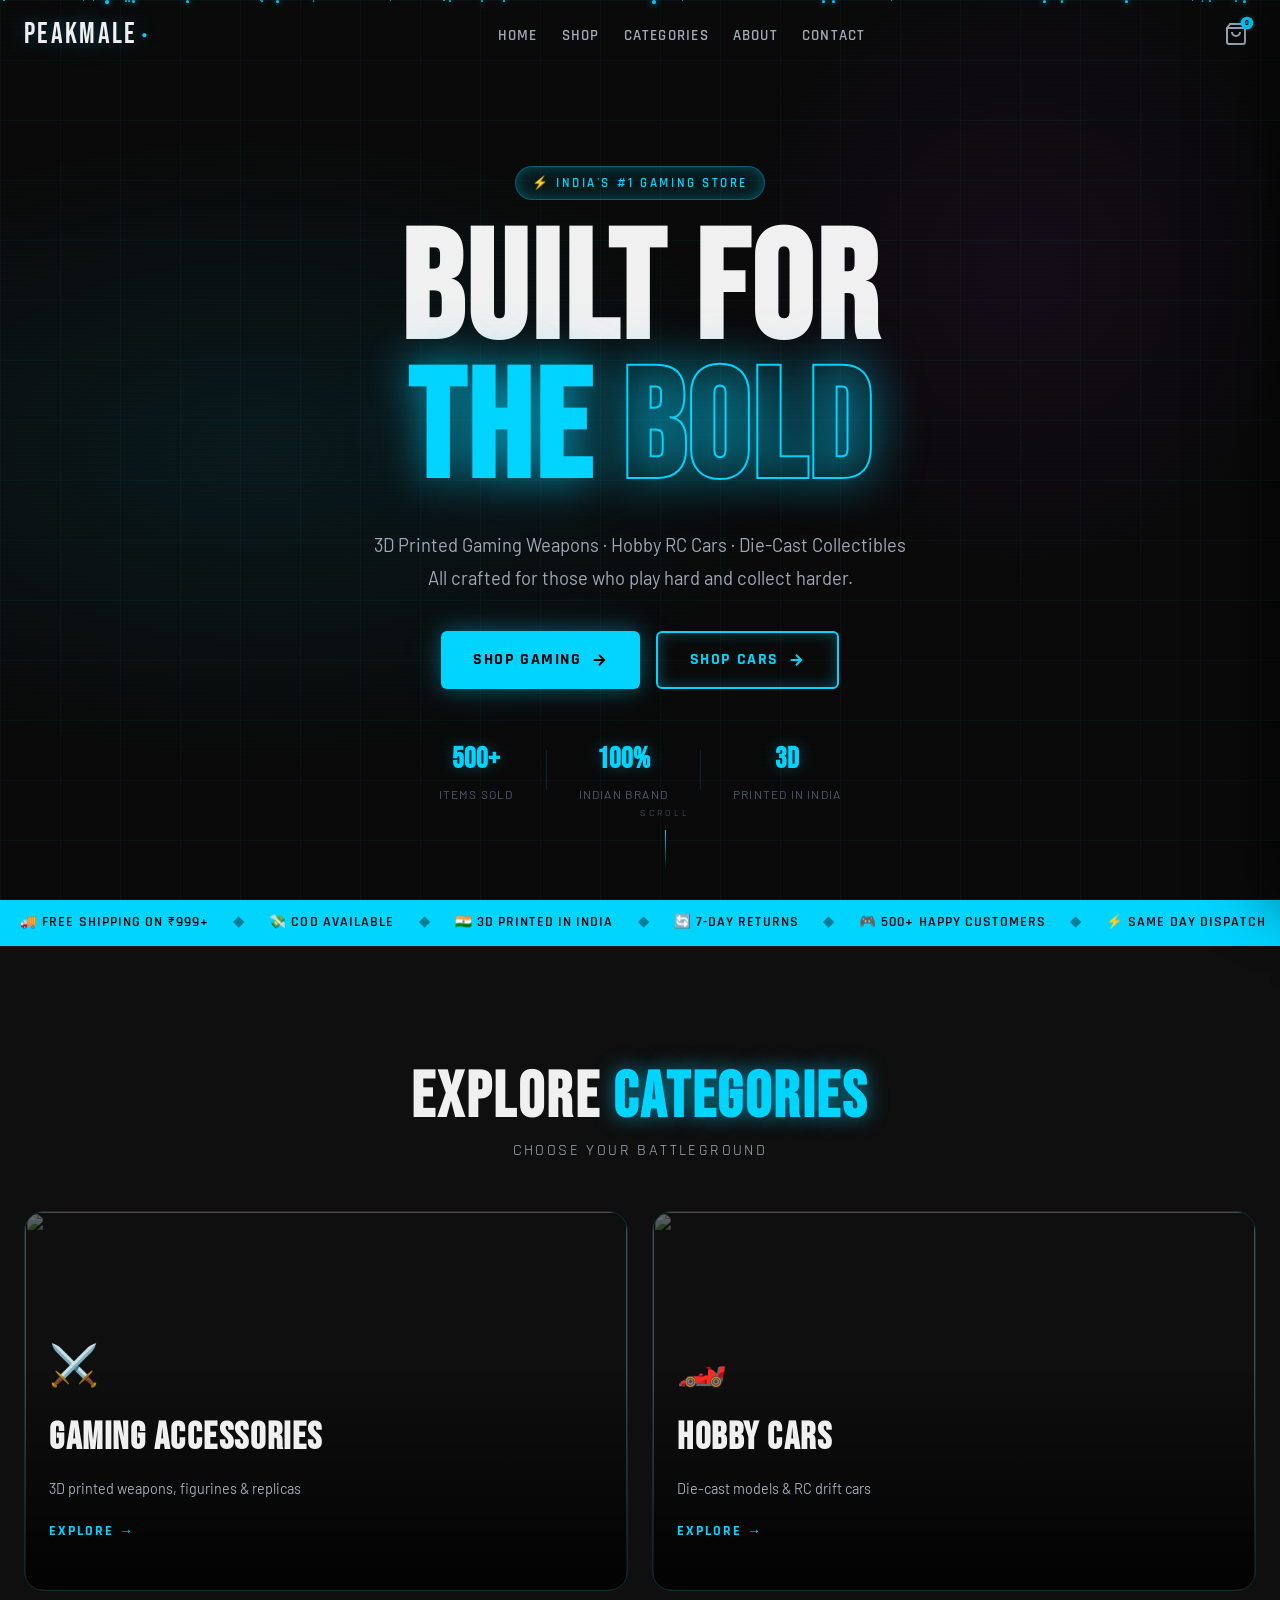
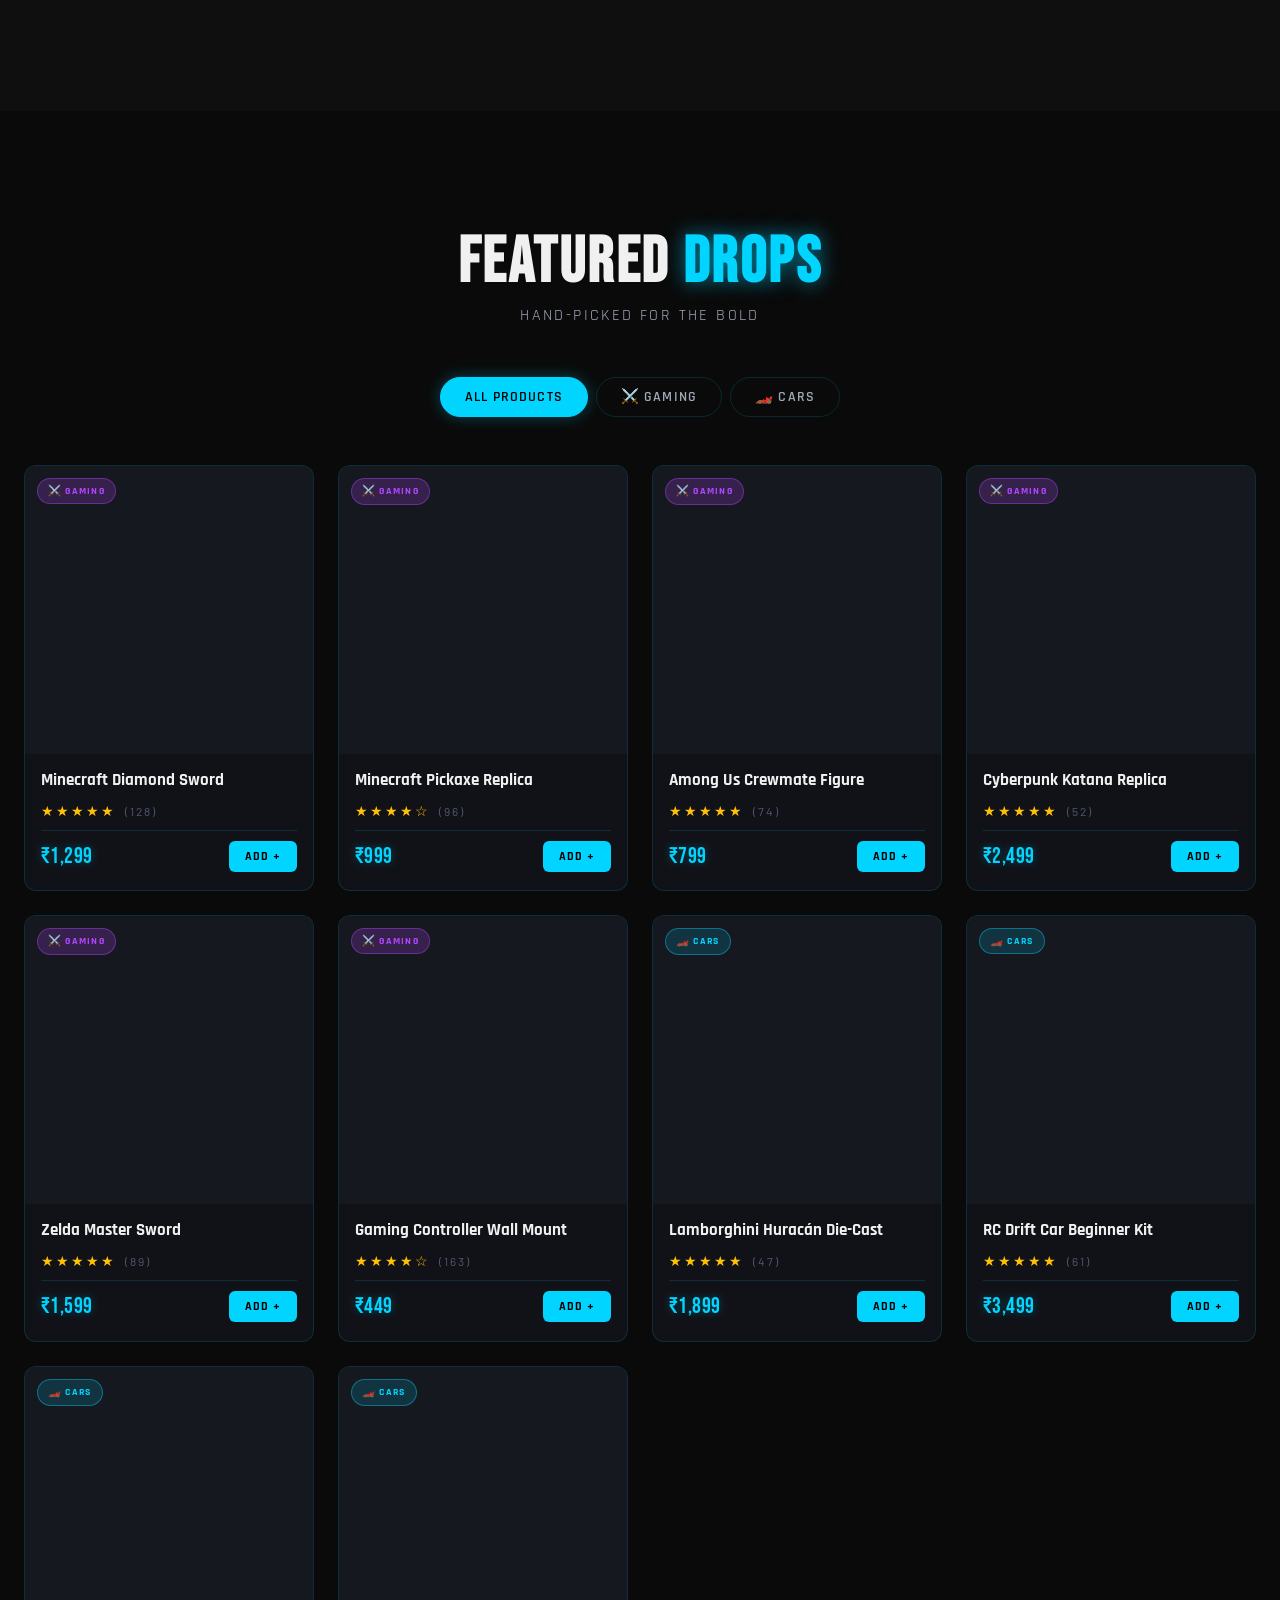
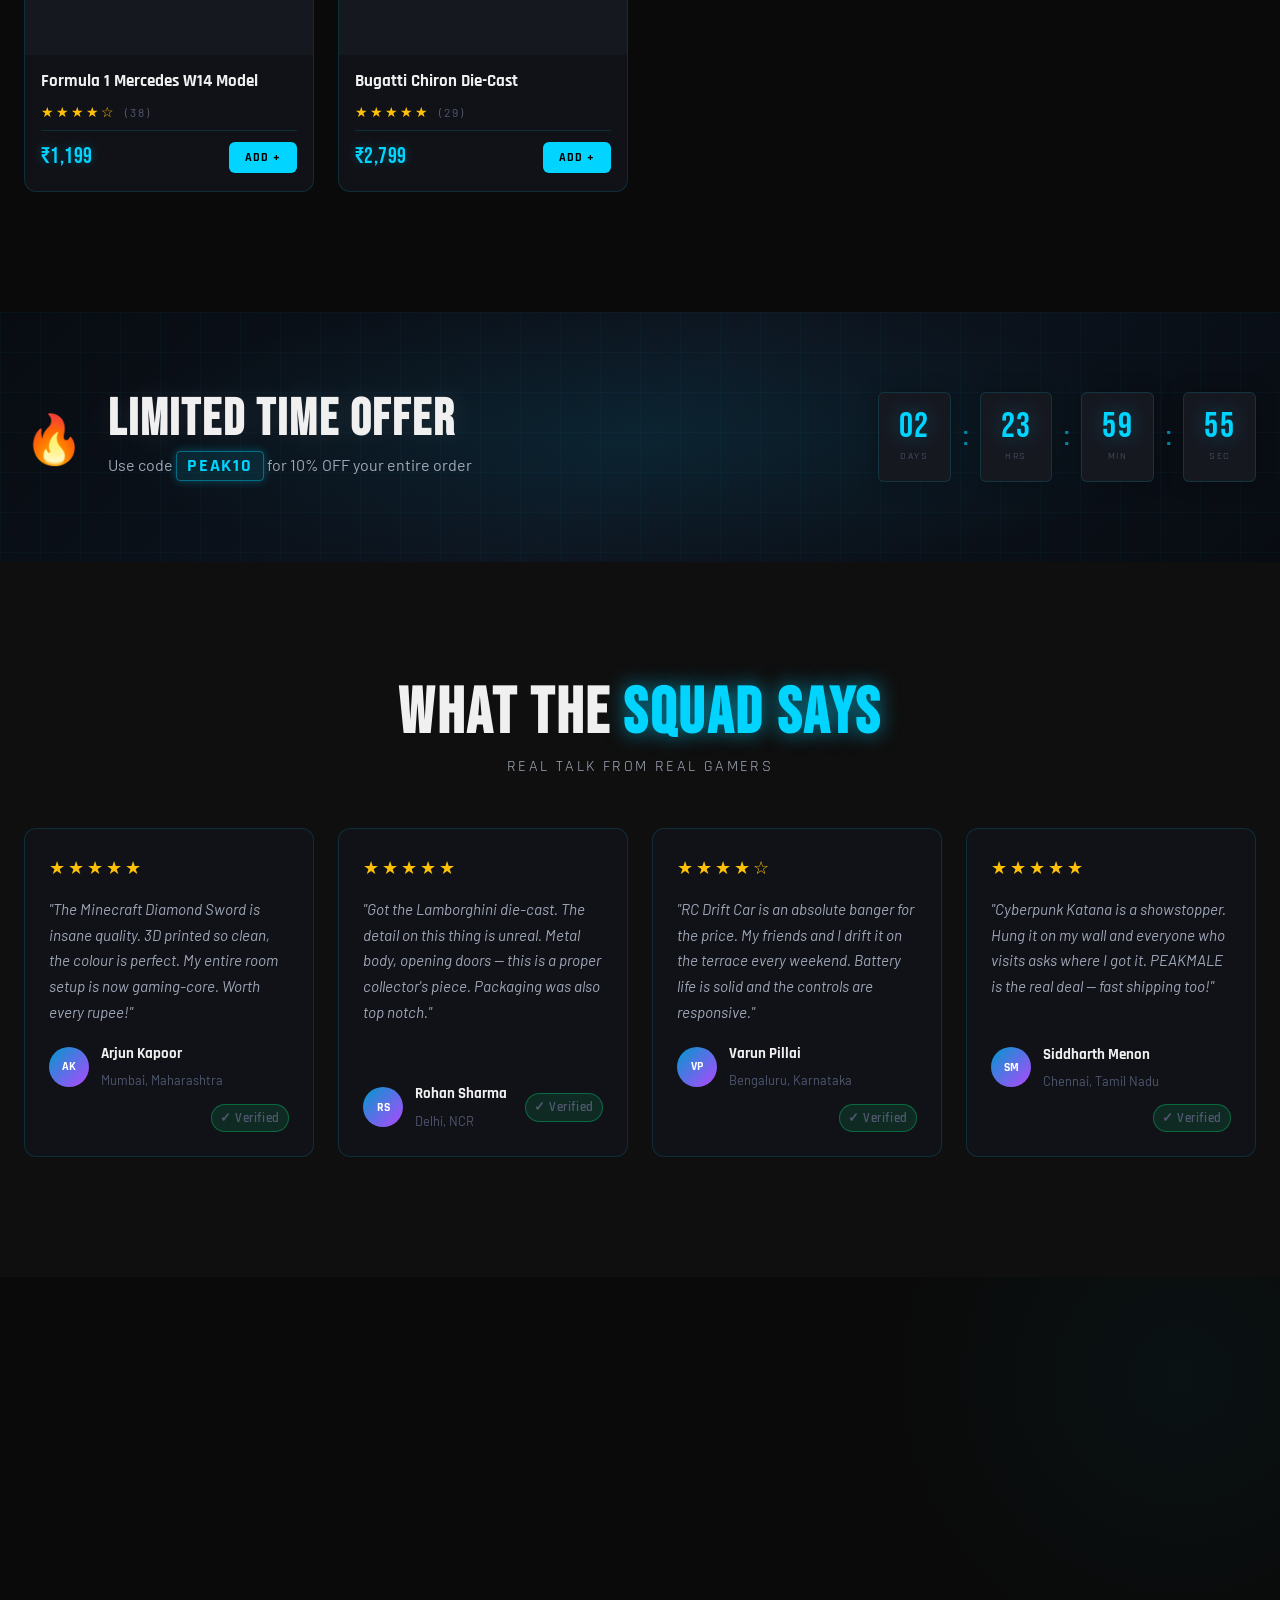
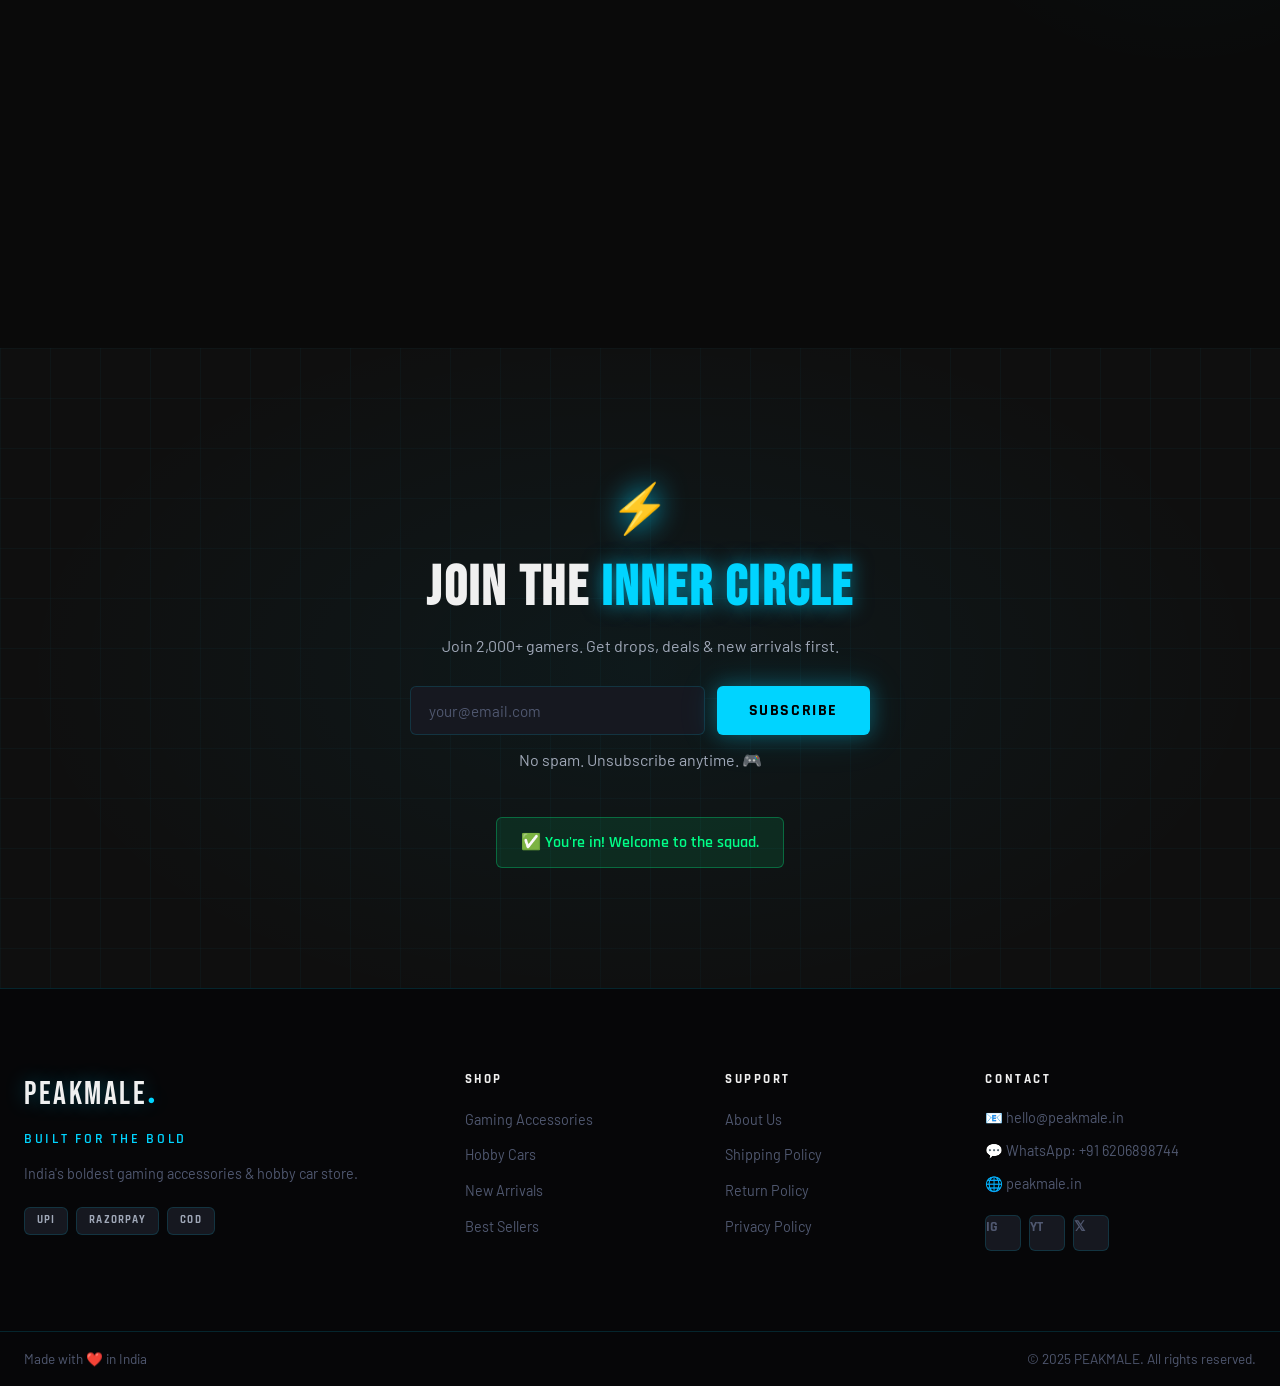
==== index.html @ 62f0bba6 "Add files via upload" ====
<!DOCTYPE html>
<html lang="en">
<head>
  <meta charset="UTF-8" />
  <meta name="viewport" content="width=device-width, initial-scale=1.0" />
  <title>PEAKMALE — Built for the Bold</title>
  <meta name="description" content="PEAKMALE — India's boldest gaming accessories and hobby RC/die-cast car store. 3D printed weapons, figurines, RC cars, and more." />
  <link rel="preconnect" href="https://fonts.googleapis.com" />
  <link rel="preconnect" href="https://fonts.gstatic.com" crossorigin />
  <link href="https://fonts.googleapis.com/css2?family=Bebas+Neue&family=Rajdhani:wght@400;500;600;700&family=Barlow:ital,wght@0,400;0,500;0,600;1,400&display=swap" rel="stylesheet" />
  <link rel="stylesheet" href="style.css" />
</head>
<body>

  <!-- ===================== NAVBAR ===================== -->
  <nav class="navbar" id="navbar" role="navigation" aria-label="Main navigation">
    <div class="nav-container">
      <a href="#" class="nav-logo" aria-label="PEAKMALE Home">
        <span class="logo-text">PEAKMALE</span>
        <span class="logo-dot">●</span>
      </a>

      <ul class="nav-links" id="navLinks" role="list">
        <li><a href="#home" class="nav-link">Home</a></li>
        <li><a href="#shop" class="nav-link">Shop</a></li>
        <li><a href="#categories" class="nav-link">Categories</a></li>
        <li><a href="#about" class="nav-link">About</a></li>
        <li><a href="#contact" class="nav-link">Contact</a></li>
      </ul>

      <div class="nav-actions">
        <button class="cart-btn" id="cartBtn" aria-label="Open cart" aria-expanded="false">
          <svg width="24" height="24" viewBox="0 0 24 24" fill="none" stroke="currentColor" stroke-width="2" aria-hidden="true">
            <path d="M6 2L3 6v14a2 2 0 002 2h14a2 2 0 002-2V6l-3-4z"/>
            <line x1="3" y1="6" x2="21" y2="6"/>
            <path d="M16 10a4 4 0 01-8 0"/>
          </svg>
          <span class="cart-badge" id="cartBadge" aria-live="polite">0</span>
        </button>

        <button class="hamburger" id="hamburger" aria-label="Toggle mobile menu" aria-expanded="false" aria-controls="navLinks">
          <span></span><span></span><span></span>
        </button>
      </div>
    </div>
  </nav>

  <!-- ===================== HERO ===================== -->
  <section class="hero" id="home" aria-label="Hero section">
    <div class="hero-grid-bg" aria-hidden="true"></div>
    <div class="hero-particles" aria-hidden="true" id="heroParticles"></div>
    <div class="hero-scanlines" aria-hidden="true"></div>

    <div class="hero-content">
      <div class="hero-badge">⚡ INDIA'S #1 GAMING STORE</div>
      <h1 class="hero-title">
        <span class="line1">BUILT FOR</span>
        <span class="line2">THE <em>BOLD</em></span>
      </h1>
      <p class="hero-sub">3D Printed Gaming Weapons · Hobby RC Cars · Die-Cast Collectibles<br/>All crafted for those who play hard and collect harder.</p>
      <div class="hero-ctas">
        <a href="#shop" class="btn btn-primary" aria-label="Shop gaming accessories">
          <span>Shop Gaming</span>
          <svg width="18" height="18" viewBox="0 0 24 24" fill="none" stroke="currentColor" stroke-width="2.5" aria-hidden="true"><path d="M5 12h14M12 5l7 7-7 7"/></svg>
        </a>
        <a href="#shop" class="btn btn-secondary" aria-label="Shop hobby cars">
          <span>Shop Cars</span>
          <svg width="18" height="18" viewBox="0 0 24 24" fill="none" stroke="currentColor" stroke-width="2.5" aria-hidden="true"><path d="M5 12h14M12 5l7 7-7 7"/></svg>
        </a>
      </div>
      <div class="hero-stats" aria-label="Key statistics">
        <div class="stat"><strong>500+</strong><span>Items Sold</span></div>
        <div class="stat-divider" aria-hidden="true"></div>
        <div class="stat"><strong>100%</strong><span>Indian Brand</span></div>
        <div class="stat-divider" aria-hidden="true"></div>
        <div class="stat"><strong>3D</strong><span>Printed in India</span></div>
      </div>
    </div>

    <div class="hero-scroll-hint" aria-hidden="true">
      <span>SCROLL</span>
      <div class="scroll-line"></div>
    </div>
  </section>

  <!-- ===================== MARQUEE ===================== -->
  <div class="marquee-strip" aria-label="Store highlights">
    <div class="marquee-track" aria-hidden="true">
      <span>🚚 Free Shipping on ₹999+</span>
      <span class="sep">◆</span>
      <span>💸 COD Available</span>
      <span class="sep">◆</span>
      <span>🇮🇳 3D Printed in India</span>
      <span class="sep">◆</span>
      <span>🔄 7-Day Returns</span>
      <span class="sep">◆</span>
      <span>🎮 500+ Happy Customers</span>
      <span class="sep">◆</span>
      <span>⚡ Same Day Dispatch</span>
      <span class="sep">◆</span>
      <span>🚚 Free Shipping on ₹999+</span>
      <span class="sep">◆</span>
      <span>💸 COD Available</span>
      <span class="sep">◆</span>
      <span>🇮🇳 3D Printed in India</span>
      <span class="sep">◆</span>
      <span>🔄 7-Day Returns</span>
      <span class="sep">◆</span>
      <span>🎮 500+ Happy Customers</span>
      <span class="sep">◆</span>
      <span>⚡ Same Day Dispatch</span>
      <span class="sep">◆</span>
    </div>
  </div>

  <!-- ===================== CATEGORIES ===================== -->
  <section class="categories" id="categories" aria-labelledby="catHeading">
    <div class="container">
      <div class="section-header">
        <h2 class="section-title" id="catHeading">EXPLORE <span>CATEGORIES</span></h2>
        <p class="section-sub">Choose your battleground</p>
      </div>
      <div class="categories-grid">
        <a href="#shop" class="cat-card" data-cat="gaming" aria-label="Shop Gaming Accessories" role="button">
          <div class="cat-bg-img" aria-hidden="true">
            <img src="https://images.unsplash.com/photo-1558618666-fcd25c85cd64?w=800&q=80" alt="" loading="lazy" />
          </div>
          <div class="cat-overlay" aria-hidden="true"></div>
          <div class="cat-content">
            <div class="cat-icon" aria-hidden="true">⚔️</div>
            <h3>Gaming Accessories</h3>
            <p>3D printed weapons, figurines & replicas</p>
            <span class="cat-cta">EXPLORE →</span>
          </div>
          <div class="cat-glow" aria-hidden="true"></div>
        </a>

        <a href="#shop" class="cat-card" data-cat="cars" aria-label="Shop Hobby Cars" role="button">
          <div class="cat-bg-img" aria-hidden="true">
            <img src="https://images.unsplash.com/photo-1617654112368-307921291f42?w=800&q=80" alt="" loading="lazy" />
          </div>
          <div class="cat-overlay" aria-hidden="true"></div>
          <div class="cat-content">
            <div class="cat-icon" aria-hidden="true">🏎️</div>
            <h3>Hobby Cars</h3>
            <p>Die-cast models & RC drift cars</p>
            <span class="cat-cta">EXPLORE →</span>
          </div>
          <div class="cat-glow" aria-hidden="true"></div>
        </a>
      </div>
    </div>
  </section>

  <!-- ===================== PRODUCTS ===================== -->
  <section class="shop" id="shop" aria-labelledby="shopHeading">
    <div class="container">
      <div class="section-header">
        <h2 class="section-title" id="shopHeading">FEATURED <span>DROPS</span></h2>
        <p class="section-sub">Hand-picked for the bold</p>
      </div>

      <div class="filter-tabs" role="tablist" aria-label="Product category filters">
        <button class="filter-tab active" data-filter="all" role="tab" aria-selected="true" aria-controls="productsGrid">All Products</button>
        <button class="filter-tab" data-filter="gaming" role="tab" aria-selected="false" aria-controls="productsGrid">⚔️ Gaming</button>
        <button class="filter-tab" data-filter="cars" role="tab" aria-selected="false" aria-controls="productsGrid">🏎️ Cars</button>
      </div>

      <div class="products-grid" id="productsGrid" role="tabpanel" aria-label="Products">
        <!-- Injected by JS -->
      </div>
    </div>
  </section>

  <!-- ===================== OFFERS BANNER ===================== -->
  <section class="offers-banner" aria-label="Special offer">
    <div class="offers-bg" aria-hidden="true"></div>
    <div class="container offers-inner">
      <div class="offer-text">
        <span class="offer-fire" aria-hidden="true">🔥</span>
        <div>
          <h2 class="offer-headline">LIMITED TIME OFFER</h2>
          <p class="offer-sub">Use code <strong class="offer-code">PEAK10</strong> for 10% OFF your entire order</p>
        </div>
      </div>
      <div class="countdown" aria-label="Countdown timer">
        <div class="count-unit"><span class="count-num" id="countDays">00</span><span class="count-label">DAYS</span></div>
        <span class="count-sep" aria-hidden="true">:</span>
        <div class="count-unit"><span class="count-num" id="countHours">00</span><span class="count-label">HRS</span></div>
        <span class="count-sep" aria-hidden="true">:</span>
        <div class="count-unit"><span class="count-num" id="countMins">00</span><span class="count-label">MIN</span></div>
        <span class="count-sep" aria-hidden="true">:</span>
        <div class="count-unit"><span class="count-num" id="countSecs">00</span><span class="count-label">SEC</span></div>
      </div>
    </div>
  </section>

  <!-- ===================== REVIEWS ===================== -->
  <section class="reviews" id="reviews" aria-labelledby="reviewsHeading">
    <div class="container">
      <div class="section-header">
        <h2 class="section-title" id="reviewsHeading">WHAT THE <span>SQUAD SAYS</span></h2>
        <p class="section-sub">Real talk from real gamers</p>
      </div>
      <div class="reviews-track" role="list" aria-label="Customer reviews">
        <!-- Review 1 -->
        <article class="review-card" role="listitem">
          <div class="review-stars" aria-label="5 out of 5 stars">★★★★★</div>
          <p class="review-text">"The Minecraft Diamond Sword is insane quality. 3D printed so clean, the colour is perfect. My entire room setup is now gaming-core. Worth every rupee!"</p>
          <div class="review-author">
            <div class="author-avatar" aria-hidden="true">AK</div>
            <div>
              <strong>Arjun Kapoor</strong>
              <span>Mumbai, Maharashtra</span>
            </div>
            <span class="verified-badge" aria-label="Verified buyer">✓ Verified</span>
          </div>
        </article>

        <!-- Review 2 -->
        <article class="review-card" role="listitem">
          <div class="review-stars" aria-label="5 out of 5 stars">★★★★★</div>
          <p class="review-text">"Got the Lamborghini die-cast. The detail on this thing is unreal. Metal body, opening doors — this is a proper collector's piece. Packaging was also top notch."</p>
          <div class="review-author">
            <div class="author-avatar" aria-hidden="true">RS</div>
            <div>
              <strong>Rohan Sharma</strong>
              <span>Delhi, NCR</span>
            </div>
            <span class="verified-badge" aria-label="Verified buyer">✓ Verified</span>
          </div>
        </article>

        <!-- Review 3 -->
        <article class="review-card" role="listitem">
          <div class="review-stars" aria-label="4 out of 5 stars">★★★★☆</div>
          <p class="review-text">"RC Drift Car is an absolute banger for the price. My friends and I drift it on the terrace every weekend. Battery life is solid and the controls are responsive."</p>
          <div class="review-author">
            <div class="author-avatar" aria-hidden="true">VP</div>
            <div>
              <strong>Varun Pillai</strong>
              <span>Bengaluru, Karnataka</span>
            </div>
            <span class="verified-badge" aria-label="Verified buyer">✓ Verified</span>
          </div>
        </article>

        <!-- Review 4 -->
        <article class="review-card" role="listitem">
          <div class="review-stars" aria-label="5 out of 5 stars">★★★★★</div>
          <p class="review-text">"Cyberpunk Katana is a showstopper. Hung it on my wall and everyone who visits asks where I got it. PEAKMALE is the real deal — fast shipping too!"</p>
          <div class="review-author">
            <div class="author-avatar" aria-hidden="true">SM</div>
            <div>
              <strong>Siddharth Menon</strong>
              <span>Chennai, Tamil Nadu</span>
            </div>
            <span class="verified-badge" aria-label="Verified buyer">✓ Verified</span>
          </div>
        </article>
      </div>
    </div>
  </section>

  <!-- ===================== ABOUT ===================== -->
  <section class="about" id="about" aria-labelledby="aboutHeading">
    <div class="container">
      <div class="about-grid">
        <div class="about-text reveal">
          <div class="about-eyebrow">OUR STORY</div>
          <h2 class="about-title" id="aboutHeading">WE ARE <span>PEAKMALE</span></h2>
          <p>An Indian brand born from gaming culture and a deep love for hobby collecting. We started because we couldn't find quality gaming props and RC models at fair prices in India.</p>
          <p>Every product we sell is carefully sourced or <strong>3D printed right here in India</strong> — built with the same obsession that drives every gamer and collector.</p>
          <p>From Minecraft replicas to die-cast Lamborghinis, we bring the boldest hobby gear directly to your door. No middlemen. No compromises.</p>
          <a href="#shop" class="btn btn-primary">Shop Now →</a>
        </div>
        <div class="about-stats reveal">
          <div class="stat-box">
            <span class="stat-num">500+</span>
            <span class="stat-label">Products Sold</span>
            <div class="stat-bar"></div>
          </div>
          <div class="stat-box">
            <span class="stat-num">100%</span>
            <span class="stat-label">Indian Brand</span>
            <div class="stat-bar"></div>
          </div>
          <div class="stat-box">
            <span class="stat-num">7-Day</span>
            <span class="stat-label">Easy Returns</span>
            <div class="stat-bar"></div>
          </div>
          <div class="stat-box">
            <span class="stat-num">4.9★</span>
            <span class="stat-label">Avg. Rating</span>
            <div class="stat-bar"></div>
          </div>
        </div>
      </div>
    </div>
  </section>

  <!-- ===================== NEWSLETTER ===================== -->
  <section class="newsletter" id="contact" aria-labelledby="newsletterHeading">
    <div class="newsletter-bg" aria-hidden="true"></div>
    <div class="container newsletter-inner">
      <div class="newsletter-content">
        <div class="newsletter-icon" aria-hidden="true">⚡</div>
        <h2 id="newsletterHeading">JOIN THE <span>INNER CIRCLE</span></h2>
        <p>Join 2,000+ gamers. Get drops, deals &amp; new arrivals first.</p>
        <div class="newsletter-form" role="form" aria-label="Newsletter signup">
          <input type="email" id="emailInput" placeholder="your@email.com" aria-label="Email address" autocomplete="email" />
          <button class="btn btn-primary" id="subscribeBtn" aria-label="Subscribe to newsletter">SUBSCRIBE</button>
        </div>
        <p class="newsletter-fine">No spam. Unsubscribe anytime. 🎮</p>
        <div class="newsletter-success" id="newsletterSuccess" role="alert" aria-live="polite" hidden>
          ✅ You're in! Welcome to the squad.
        </div>
      </div>
    </div>
  </section>

  <!-- ===================== FOOTER ===================== -->
  <footer class="footer" role="contentinfo">
    <div class="footer-top">
      <div class="container footer-grid">
        <div class="footer-brand">
          <div class="footer-logo">PEAKMALE<span>●</span></div>
          <p class="footer-tagline">Built for the Bold</p>
          <p class="footer-desc">India's boldest gaming accessories &amp; hobby car store.</p>
          <div class="payment-badges" aria-label="Accepted payment methods">
            <span class="pay-badge">UPI</span>
            <span class="pay-badge">Razorpay</span>
            <span class="pay-badge">COD</span>
          </div>
        </div>

        <nav class="footer-links" aria-label="Footer navigation">
          <h4>SHOP</h4>
          <ul role="list">
            <li><a href="#shop">Gaming Accessories</a></li>
            <li><a href="#shop">Hobby Cars</a></li>
            <li><a href="#shop">New Arrivals</a></li>
            <li><a href="#shop">Best Sellers</a></li>
          </ul>
        </nav>

        <nav class="footer-links" aria-label="Support navigation">
          <h4>SUPPORT</h4>
          <ul role="list">
            <li><a href="#about">About Us</a></li>
            <li><a href="#">Shipping Policy</a></li>
            <li><a href="#">Return Policy</a></li>
            <li><a href="#">Privacy Policy</a></li>
          </ul>
        </nav>

        <div class="footer-contact">
          <h4>CONTACT</h4>
          <address>
            <a href="mailto:hello@peakmale.in">📧 hello@peakmale.in</a>
            <a href="https://wa.me/916206898744" aria-label="WhatsApp PEAKMALE">💬 WhatsApp: +91 6206898744</a>
            <a href="https://peakmale.in" aria-label="PEAKMALE website">🌐 peakmale.in</a>
          </address>
          <div class="social-links" aria-label="Social media">
            <a href="#" class="social-link" aria-label="Follow us on Instagram">IG</a>
            <a href="#" class="social-link" aria-label="Follow us on YouTube">YT</a>
            <a href="#" class="social-link" aria-label="Follow us on Twitter">𝕏</a>
          </div>
        </div>
      </div>
    </div>

    <div class="footer-bottom">
      <div class="container footer-bottom-inner">
        <p>Made with ❤️ in India</p>
        <p>© 2025 PEAKMALE. All rights reserved.</p>
      </div>
    </div>
  </footer>

  <!-- ===================== CART SIDEBAR ===================== -->
  <aside class="cart-overlay" id="cartOverlay" aria-hidden="true" role="dialog" aria-modal="true" aria-label="Shopping cart"></aside>

  <aside class="cart-sidebar" id="cartSidebar" aria-label="Shopping cart sidebar" aria-hidden="true">
    <div class="cart-header">
      <h2>YOUR CART <span class="cart-count-text" id="cartCountText">0 items</span></h2>
      <button class="cart-close" id="cartClose" aria-label="Close cart">✕</button>
    </div>
    <div class="cart-items" id="cartItems" aria-live="polite">
      <!-- Injected by JS -->
    </div>
    <div class="cart-footer" id="cartFooter">
      <!-- Injected by JS -->
    </div>
  </aside>

  <!-- ===================== TOAST ===================== -->
  <div class="toast-container" id="toastContainer" aria-live="assertive" aria-atomic="true"></div>

  <script src="script.js"></script>
</body>
</html>
---- style.css ----
/* =====================================================
   PEAKMALE — style.css
   Built for the Bold — Cyberpunk/Neon Dark Theme
   ===================================================== */

/* ==================== CSS VARIABLES ==================== */
:root {
  --bg-primary: #0a0a0a;
  --bg-secondary: #0f0f0f;
  --bg-card: #111218;
  --bg-elevated: #161820;
  --bg-glass: rgba(255, 255, 255, 0.04);

  --blue: #00d4ff;
  --blue-dim: #0099cc;
  --blue-glow: rgba(0, 212, 255, 0.3);
  --blue-glow-strong: rgba(0, 212, 255, 0.6);

  --neon-green: #00ff88;
  --neon-purple: #b347ff;
  --neon-orange: #ff6b35;

  --text-primary: #f0f0f0;
  --text-secondary: #a0a8b8;
  --text-muted: #505870;

  --border: rgba(0, 212, 255, 0.15);
  --border-strong: rgba(0, 212, 255, 0.4);

  --font-display: 'Bebas Neue', 'Rajdhani', sans-serif;
  --font-heading: 'Rajdhani', sans-serif;
  --font-body: 'Barlow', sans-serif;

  --radius-sm: 6px;
  --radius-md: 12px;
  --radius-lg: 20px;

  --space-xs: 8px;
  --space-sm: 16px;
  --space-md: 24px;
  --space-lg: 48px;
  --space-xl: 80px;
  --space-2xl: 120px;

  --transition-fast: 0.2s cubic-bezier(0.4, 0, 0.2, 1);
  --transition-base: 0.35s cubic-bezier(0.4, 0, 0.2, 1);
  --transition-slow: 0.6s cubic-bezier(0.4, 0, 0.2, 1);

  --nav-h: 70px;
  --max-w: 1280px;
}

/* ==================== RESET & BASE ==================== */
*, *::before, *::after {
  box-sizing: border-box;
  margin: 0;
  padding: 0;
}

html {
  scroll-behavior: smooth;
  font-size: 16px;
}

body {
  background: var(--bg-primary);
  color: var(--text-primary);
  font-family: var(--font-body);
  line-height: 1.6;
  overflow-x: hidden;
  -webkit-font-smoothing: antialiased;
}

img {
  max-width: 100%;
  display: block;
}

a {
  color: inherit;
  text-decoration: none;
}

ul {
  list-style: none;
}

button {
  cursor: pointer;
  border: none;
  background: none;
  font-family: inherit;
}

/* ==================== UTILITIES ==================== */
.container {
  max-width: var(--max-w);
  margin: 0 auto;
  padding: 0 var(--space-md);
}

.btn {
  display: inline-flex;
  align-items: center;
  gap: 8px;
  padding: 14px 32px;
  font-family: var(--font-heading);
  font-size: 1rem;
  font-weight: 700;
  letter-spacing: 0.1em;
  text-transform: uppercase;
  border-radius: var(--radius-sm);
  transition: all var(--transition-base);
  cursor: pointer;
  position: relative;
  overflow: hidden;
}

.btn::before {
  content: '';
  position: absolute;
  inset: 0;
  background: linear-gradient(135deg, rgba(255,255,255,0.1), transparent);
  opacity: 0;
  transition: opacity var(--transition-fast);
}

.btn:hover::before { opacity: 1; }

.btn-primary {
  background: var(--blue);
  color: #000;
  box-shadow: 0 0 20px var(--blue-glow), 0 0 40px rgba(0,212,255,0.15);
}

.btn-primary:hover {
  background: #1adeff;
  box-shadow: 0 0 30px var(--blue-glow-strong), 0 0 60px rgba(0,212,255,0.25);
  transform: translateY(-2px);
}

.btn-secondary {
  background: transparent;
  color: var(--blue);
  border: 2px solid var(--blue);
  box-shadow: 0 0 15px var(--blue-glow) inset;
}

.btn-secondary:hover {
  background: var(--blue-glow);
  box-shadow: 0 0 25px var(--blue-glow), 0 0 50px rgba(0,212,255,0.2);
  transform: translateY(-2px);
}

.section-header {
  text-align: center;
  margin-bottom: var(--space-lg);
}

.section-title {
  font-family: var(--font-display);
  font-size: clamp(2.5rem, 5vw, 4rem);
  letter-spacing: 0.04em;
  line-height: 1;
  color: var(--text-primary);
}

.section-title span {
  color: var(--blue);
  text-shadow: 0 0 20px var(--blue-glow-strong);
}

.section-sub {
  font-family: var(--font-heading);
  font-size: 1rem;
  color: var(--text-secondary);
  letter-spacing: 0.15em;
  text-transform: uppercase;
  margin-top: 8px;
}

/* ==================== REVEAL ANIMATION ==================== */
.reveal {
  opacity: 0;
  transform: translateY(30px);
  transition: opacity 0.7s ease, transform 0.7s ease;
}

.reveal.visible {
  opacity: 1;
  transform: translateY(0);
}

/* ==================== NAVBAR ==================== */
.navbar {
  position: fixed;
  top: 0;
  left: 0;
  right: 0;
  z-index: 1000;
  height: var(--nav-h);
  transition: all var(--transition-base);
}

.navbar.scrolled {
  background: rgba(10, 10, 10, 0.9);
  backdrop-filter: blur(20px);
  -webkit-backdrop-filter: blur(20px);
  border-bottom: 1px solid var(--border);
  box-shadow: 0 4px 30px rgba(0, 0, 0, 0.5);
}

.nav-container {
  max-width: var(--max-w);
  margin: 0 auto;
  padding: 0 var(--space-md);
  height: 100%;
  display: flex;
  align-items: center;
  justify-content: space-between;
  gap: var(--space-md);
}

.nav-logo {
  display: flex;
  align-items: center;
  gap: 4px;
  text-decoration: none;
}

.logo-text {
  font-family: var(--font-display);
  font-size: 1.8rem;
  letter-spacing: 0.08em;
  color: var(--text-primary);
  text-shadow: 0 0 20px var(--blue-glow), 0 0 40px rgba(0,212,255,0.2);
  transition: text-shadow var(--transition-base);
}

.nav-logo:hover .logo-text {
  text-shadow: 0 0 30px var(--blue-glow-strong), 0 0 60px var(--blue-glow);
  color: var(--blue);
}

.logo-dot {
  color: var(--blue);
  font-size: 0.6rem;
  animation: pulse-dot 2s ease-in-out infinite;
}

@keyframes pulse-dot {
  0%, 100% { opacity: 1; transform: scale(1); }
  50% { opacity: 0.4; transform: scale(0.8); }
}

.nav-links {
  display: flex;
  align-items: center;
  gap: var(--space-md);
}

.nav-link {
  font-family: var(--font-heading);
  font-weight: 600;
  font-size: 0.95rem;
  letter-spacing: 0.08em;
  text-transform: uppercase;
  color: var(--text-secondary);
  transition: color var(--transition-fast);
  position: relative;
  padding: 4px 0;
}

.nav-link::after {
  content: '';
  position: absolute;
  bottom: -2px;
  left: 0;
  width: 0;
  height: 2px;
  background: var(--blue);
  box-shadow: 0 0 8px var(--blue);
  transition: width var(--transition-base);
}

.nav-link:hover {
  color: var(--blue);
}

.nav-link:hover::after {
  width: 100%;
}

.nav-actions {
  display: flex;
  align-items: center;
  gap: var(--space-sm);
}

.cart-btn {
  position: relative;
  color: var(--text-secondary);
  transition: color var(--transition-fast);
  padding: 8px;
  border-radius: var(--radius-sm);
}

.cart-btn:hover {
  color: var(--blue);
}

.cart-btn.bump {
  animation: cart-bump 0.4s cubic-bezier(0.36, 0.07, 0.19, 0.97);
}

@keyframes cart-bump {
  0%, 100% { transform: scale(1); }
  30% { transform: scale(1.3) rotate(-10deg); }
  60% { transform: scale(0.95) rotate(5deg); }
}

.cart-badge {
  position: absolute;
  top: 0;
  right: 0;
  background: var(--blue);
  color: #000;
  font-family: var(--font-heading);
  font-size: 0.65rem;
  font-weight: 700;
  width: 18px;
  height: 18px;
  border-radius: 50%;
  display: flex;
  align-items: center;
  justify-content: center;
  line-height: 1;
  box-shadow: 0 0 8px var(--blue-glow);
  transition: transform var(--transition-fast);
}

.hamburger {
  display: none;
  flex-direction: column;
  gap: 5px;
  padding: 8px;
  border-radius: var(--radius-sm);
}

.hamburger span {
  display: block;
  width: 22px;
  height: 2px;
  background: var(--text-secondary);
  border-radius: 2px;
  transition: all var(--transition-base);
}

.hamburger.open span:nth-child(1) { transform: translateY(7px) rotate(45deg); background: var(--blue); }
.hamburger.open span:nth-child(2) { opacity: 0; transform: scaleX(0); }
.hamburger.open span:nth-child(3) { transform: translateY(-7px) rotate(-45deg); background: var(--blue); }

/* ==================== HERO ==================== */
.hero {
  position: relative;
  min-height: 100vh;
  display: flex;
  align-items: center;
  justify-content: center;
  overflow: hidden;
  padding-top: var(--nav-h);
}

.hero-grid-bg {
  position: absolute;
  inset: 0;
  background-image:
    linear-gradient(rgba(0, 212, 255, 0.04) 1px, transparent 1px),
    linear-gradient(90deg, rgba(0, 212, 255, 0.04) 1px, transparent 1px);
  background-size: 60px 60px;
  animation: grid-drift 20s linear infinite;
}

@keyframes grid-drift {
  0% { transform: translateY(0); }
  100% { transform: translateY(60px); }
}

.hero-scanlines {
  position: absolute;
  inset: 0;
  background: repeating-linear-gradient(
    0deg,
    transparent,
    transparent 2px,
    rgba(0, 0, 0, 0.08) 2px,
    rgba(0, 0, 0, 0.08) 4px
  );
  pointer-events: none;
  z-index: 1;
}

.hero-particles {
  position: absolute;
  inset: 0;
  overflow: hidden;
  z-index: 0;
}

.particle {
  position: absolute;
  width: 2px;
  height: 2px;
  background: var(--blue);
  border-radius: 50%;
  box-shadow: 0 0 6px var(--blue);
  animation: float-particle linear infinite;
}

@keyframes float-particle {
  0% { transform: translateY(100vh) scale(0); opacity: 0; }
  10% { opacity: 1; }
  90% { opacity: 1; }
  100% { transform: translateY(-10vh) scale(1); opacity: 0; }
}

/* Radial gradient overlays */
.hero::before {
  content: '';
  position: absolute;
  inset: 0;
  background:
    radial-gradient(ellipse 60% 50% at 20% 50%, rgba(0, 212, 255, 0.08) 0%, transparent 70%),
    radial-gradient(ellipse 40% 60% at 80% 30%, rgba(179, 71, 255, 0.06) 0%, transparent 60%);
  z-index: 1;
}

.hero-content {
  position: relative;
  z-index: 2;
  text-align: center;
  padding: var(--space-md);
  max-width: 900px;
}

.hero-badge {
  display: inline-block;
  font-family: var(--font-heading);
  font-size: 0.8rem;
  font-weight: 600;
  letter-spacing: 0.2em;
  text-transform: uppercase;
  color: var(--blue);
  border: 1px solid var(--border-strong);
  padding: 6px 16px;
  border-radius: 100px;
  background: rgba(0, 212, 255, 0.06);
  margin-bottom: 24px;
  animation: badge-in 0.6s ease both;
  box-shadow: 0 0 15px var(--blue-glow) inset;
}

.hero-title {
  font-family: var(--font-display);
  font-size: clamp(4rem, 12vw, 10rem);
  line-height: 0.9;
  letter-spacing: 0.02em;
  margin-bottom: 28px;
  text-transform: uppercase;
}

.hero-title .line1 {
  display: block;
  color: var(--text-primary);
  animation: slide-up 0.8s cubic-bezier(0.2, 0.8, 0.2, 1) 0.2s both;
}

.hero-title .line2 {
  display: block;
  color: var(--blue);
  text-shadow: 0 0 40px var(--blue-glow-strong), 0 0 80px rgba(0,212,255,0.3);
  animation: slide-up 0.8s cubic-bezier(0.2, 0.8, 0.2, 1) 0.4s both;
}

.hero-title em {
  font-style: normal;
  -webkit-text-stroke: 2px var(--blue);
  color: transparent;
  text-shadow: 0 0 50px var(--blue-glow-strong);
}

.hero-sub {
  font-size: clamp(0.95rem, 2vw, 1.15rem);
  color: var(--text-secondary);
  max-width: 550px;
  margin: 0 auto 36px;
  line-height: 1.8;
  animation: slide-up 0.8s cubic-bezier(0.2, 0.8, 0.2, 1) 0.6s both;
}

.hero-ctas {
  display: flex;
  gap: var(--space-sm);
  justify-content: center;
  flex-wrap: wrap;
  margin-bottom: 48px;
  animation: slide-up 0.8s cubic-bezier(0.2, 0.8, 0.2, 1) 0.8s both;
}

.hero-stats {
  display: flex;
  align-items: center;
  justify-content: center;
  gap: 32px;
  animation: slide-up 0.8s cubic-bezier(0.2, 0.8, 0.2, 1) 1s both;
}

.hero-stats .stat {
  display: flex;
  flex-direction: column;
  align-items: center;
  gap: 2px;
}

.hero-stats .stat strong {
  font-family: var(--font-display);
  font-size: 1.8rem;
  color: var(--blue);
  text-shadow: 0 0 15px var(--blue-glow);
}

.hero-stats .stat span {
  font-size: 0.75rem;
  letter-spacing: 0.1em;
  text-transform: uppercase;
  color: var(--text-muted);
}

.stat-divider {
  width: 1px;
  height: 40px;
  background: var(--border);
}

.hero-scroll-hint {
  position: absolute;
  bottom: 30px;
  left: 50%;
  transform: translateX(-50%);
  display: flex;
  flex-direction: column;
  align-items: center;
  gap: 8px;
  z-index: 2;
  animation: slide-up 1s ease 1.5s both;
}

.hero-scroll-hint span {
  font-family: var(--font-heading);
  font-size: 0.65rem;
  letter-spacing: 0.3em;
  color: var(--text-muted);
}

.scroll-line {
  width: 1px;
  height: 40px;
  background: linear-gradient(to bottom, var(--blue), transparent);
  animation: scroll-pulse 2s ease-in-out infinite;
}

@keyframes scroll-pulse {
  0%, 100% { opacity: 1; transform: scaleY(1); }
  50% { opacity: 0.3; transform: scaleY(0.6); }
}

@keyframes slide-up {
  from { opacity: 0; transform: translateY(40px); }
  to { opacity: 1; transform: translateY(0); }
}

@keyframes badge-in {
  from { opacity: 0; transform: scale(0.8); }
  to { opacity: 1; transform: scale(1); }
}

/* ==================== MARQUEE ==================== */
.marquee-strip {
  background: var(--blue);
  padding: 12px 0;
  overflow: hidden;
  position: relative;
  z-index: 10;
}

.marquee-track {
  display: flex;
  gap: 0;
  width: max-content;
  animation: marquee-scroll 30s linear infinite;
}

.marquee-track span {
  font-family: var(--font-heading);
  font-size: 0.85rem;
  font-weight: 600;
  letter-spacing: 0.08em;
  text-transform: uppercase;
  color: #000;
  padding: 0 20px;
  white-space: nowrap;
}

.marquee-track .sep {
  color: rgba(0,0,0,0.4);
  padding: 0 4px;
}

@keyframes marquee-scroll {
  from { transform: translateX(0); }
  to { transform: translateX(-50%); }
}

/* ==================== CATEGORIES ==================== */
.categories {
  padding: var(--space-2xl) 0;
  background: var(--bg-secondary);
}

.categories-grid {
  display: grid;
  grid-template-columns: 1fr 1fr;
  gap: var(--space-md);
}

.cat-card {
  position: relative;
  border-radius: var(--radius-lg);
  overflow: hidden;
  min-height: 380px;
  display: flex;
  align-items: flex-end;
  cursor: pointer;
  border: 1px solid var(--border);
  transition: all var(--transition-base);
  text-decoration: none;
}

.cat-card:hover {
  border-color: var(--blue);
  box-shadow: 0 0 40px var(--blue-glow), 0 20px 60px rgba(0,0,0,0.5);
  transform: translateY(-6px);
}

.cat-bg-img {
  position: absolute;
  inset: 0;
  transition: transform var(--transition-slow);
}

.cat-card:hover .cat-bg-img {
  transform: scale(1.08);
}

.cat-bg-img img {
  width: 100%;
  height: 100%;
  object-fit: cover;
  filter: brightness(0.4) saturate(0.8);
}

.cat-overlay {
  position: absolute;
  inset: 0;
  background: linear-gradient(to top, rgba(0,0,0,0.85) 0%, transparent 60%);
}

.cat-content {
  position: relative;
  z-index: 2;
  padding: var(--space-lg) var(--space-md);
  width: 100%;
}

.cat-icon {
  font-size: 2.5rem;
  margin-bottom: 12px;
  display: block;
}

.cat-content h3 {
  font-family: var(--font-display);
  font-size: clamp(1.8rem, 3vw, 2.4rem);
  letter-spacing: 0.04em;
  color: var(--text-primary);
  margin-bottom: 8px;
}

.cat-content p {
  color: var(--text-secondary);
  font-size: 0.9rem;
  margin-bottom: 16px;
}

.cat-cta {
  font-family: var(--font-heading);
  font-size: 0.85rem;
  font-weight: 700;
  letter-spacing: 0.15em;
  text-transform: uppercase;
  color: var(--blue);
}

.cat-glow {
  position: absolute;
  inset: 0;
  border-radius: var(--radius-lg);
  opacity: 0;
  background: radial-gradient(ellipse at center, rgba(0,212,255,0.1) 0%, transparent 70%);
  transition: opacity var(--transition-base);
  pointer-events: none;
}

.cat-card:hover .cat-glow {
  opacity: 1;
}

/* ==================== SHOP / PRODUCTS ==================== */
.shop {
  padding: var(--space-2xl) 0;
  background: var(--bg-primary);
}

.filter-tabs {
  display: flex;
  justify-content: center;
  gap: var(--space-xs);
  margin-bottom: var(--space-lg);
  flex-wrap: wrap;
}

.filter-tab {
  font-family: var(--font-heading);
  font-size: 0.9rem;
  font-weight: 600;
  letter-spacing: 0.08em;
  text-transform: uppercase;
  color: var(--text-secondary);
  padding: 10px 24px;
  border-radius: 100px;
  border: 1px solid var(--border);
  background: transparent;
  cursor: pointer;
  transition: all var(--transition-fast);
}

.filter-tab:hover {
  color: var(--blue);
  border-color: var(--blue);
  background: rgba(0,212,255,0.05);
}

.filter-tab.active {
  color: #000;
  background: var(--blue);
  border-color: var(--blue);
  box-shadow: 0 0 15px var(--blue-glow);
}

.products-grid {
  display: grid;
  grid-template-columns: repeat(auto-fill, minmax(260px, 1fr));
  gap: var(--space-md);
}

/* Product Card */
.product-card {
  background: var(--bg-card);
  border: 1px solid var(--border);
  border-radius: var(--radius-md);
  overflow: hidden;
  cursor: pointer;
  transition: all var(--transition-base);
  display: flex;
  flex-direction: column;
  opacity: 0;
  transform: translateY(30px);
}

.product-card.visible {
  opacity: 1;
  transform: translateY(0);
}

.product-card:hover {
  border-color: var(--blue);
  box-shadow: 0 0 30px var(--blue-glow), 0 10px 40px rgba(0,0,0,0.4);
  transform: translateY(-6px);
}

.product-img-wrap {
  position: relative;
  aspect-ratio: 1 / 1;
  overflow: hidden;
  background: var(--bg-elevated);
}

.product-img-wrap img {
  width: 100%;
  height: 100%;
  object-fit: cover;
  transition: transform var(--transition-slow);
}

.product-card:hover .product-img-wrap img {
  transform: scale(1.08);
}

.product-overlay {
  position: absolute;
  inset: 0;
  background: rgba(0, 0, 0, 0.75);
  display: flex;
  align-items: center;
  justify-content: center;
  opacity: 0;
  transition: opacity var(--transition-fast);
  backdrop-filter: blur(4px);
}

.product-card:hover .product-overlay {
  opacity: 1;
}

.quick-add {
  font-family: var(--font-heading);
  font-size: 0.85rem;
  font-weight: 700;
  letter-spacing: 0.12em;
  text-transform: uppercase;
  color: #000;
  background: var(--blue);
  padding: 12px 24px;
  border-radius: var(--radius-sm);
  border: none;
  cursor: pointer;
  box-shadow: 0 0 20px var(--blue-glow);
  transition: all var(--transition-fast);
  transform: scale(0.9);
  transition: transform var(--transition-fast), box-shadow var(--transition-fast);
}

.product-card:hover .quick-add {
  transform: scale(1);
}

.quick-add:hover {
  box-shadow: 0 0 35px var(--blue-glow-strong);
  background: #1adeff;
}

.product-cat-badge {
  position: absolute;
  top: 12px;
  left: 12px;
  font-family: var(--font-heading);
  font-size: 0.65rem;
  font-weight: 700;
  letter-spacing: 0.12em;
  text-transform: uppercase;
  padding: 4px 10px;
  border-radius: 100px;
  z-index: 1;
}

.product-cat-badge.gaming {
  background: rgba(179, 71, 255, 0.2);
  color: var(--neon-purple);
  border: 1px solid rgba(179, 71, 255, 0.4);
}

.product-cat-badge.cars {
  background: rgba(0, 212, 255, 0.15);
  color: var(--blue);
  border: 1px solid var(--border-strong);
}

.product-info {
  padding: var(--space-sm);
  flex: 1;
  display: flex;
  flex-direction: column;
  gap: 8px;
}

.product-name {
  font-family: var(--font-heading);
  font-size: 1.05rem;
  font-weight: 700;
  color: var(--text-primary);
  line-height: 1.3;
}

.product-rating {
  color: #ffc107;
  font-size: 0.85rem;
  letter-spacing: 2px;
}

.product-rating-count {
  color: var(--text-muted);
  font-size: 0.75rem;
  margin-left: 4px;
}

.product-price-row {
  display: flex;
  align-items: center;
  justify-content: space-between;
  margin-top: auto;
  padding-top: 8px;
  border-top: 1px solid var(--border);
}

.product-price {
  font-family: var(--font-display);
  font-size: 1.4rem;
  color: var(--blue);
  text-shadow: 0 0 10px var(--blue-glow);
  letter-spacing: 0.02em;
}

.add-to-cart {
  font-family: var(--font-heading);
  font-size: 0.75rem;
  font-weight: 700;
  letter-spacing: 0.08em;
  text-transform: uppercase;
  color: #000;
  background: var(--blue);
  padding: 8px 16px;
  border-radius: var(--radius-sm);
  border: none;
  cursor: pointer;
  transition: all var(--transition-fast);
  white-space: nowrap;
}

.add-to-cart:hover {
  background: #1adeff;
  box-shadow: 0 0 15px var(--blue-glow);
  transform: scale(1.05);
}

/* ==================== OFFERS BANNER ==================== */
.offers-banner {
  position: relative;
  padding: var(--space-xl) 0;
  overflow: hidden;
}

.offers-bg {
  position: absolute;
  inset: 0;
  background: linear-gradient(135deg, #080c12 0%, #0d1520 50%, #080c12 100%);
  z-index: 0;
}

.offers-bg::before {
  content: '';
  position: absolute;
  inset: 0;
  background:
    radial-gradient(ellipse 60% 80% at 50% 50%, rgba(0, 212, 255, 0.08) 0%, transparent 70%);
  animation: offer-pulse 3s ease-in-out infinite;
}

.offers-bg::after {
  content: '';
  position: absolute;
  inset: 0;
  background-image:
    linear-gradient(rgba(0, 212, 255, 0.03) 1px, transparent 1px),
    linear-gradient(90deg, rgba(0, 212, 255, 0.03) 1px, transparent 1px);
  background-size: 40px 40px;
}

@keyframes offer-pulse {
  0%, 100% { opacity: 0.6; transform: scale(1); }
  50% { opacity: 1; transform: scale(1.05); }
}

.offers-inner {
  position: relative;
  z-index: 1;
  display: flex;
  align-items: center;
  justify-content: space-between;
  gap: var(--space-lg);
  flex-wrap: wrap;
}

.offer-text {
  display: flex;
  align-items: center;
  gap: var(--space-md);
}

.offer-fire {
  font-size: 3rem;
  animation: fire-shake 0.5s ease-in-out infinite alternate;
}

@keyframes fire-shake {
  from { transform: rotate(-5deg) scale(1); }
  to { transform: rotate(5deg) scale(1.1); }
}

.offer-headline {
  font-family: var(--font-display);
  font-size: clamp(2rem, 4vw, 3.5rem);
  letter-spacing: 0.04em;
  color: var(--text-primary);
  line-height: 1;
  text-shadow: 0 0 30px rgba(255,255,255,0.1);
}

.offer-sub {
  color: var(--text-secondary);
  font-size: 1rem;
  margin-top: 6px;
}

.offer-code {
  color: var(--blue);
  font-family: var(--font-heading);
  font-size: 1.1rem;
  font-weight: 700;
  letter-spacing: 0.1em;
  background: rgba(0,212,255,0.1);
  padding: 3px 10px;
  border-radius: 4px;
  border: 1px solid var(--border-strong);
  box-shadow: 0 0 10px var(--blue-glow);
}

.countdown {
  display: flex;
  align-items: center;
  gap: 12px;
}

.count-unit {
  display: flex;
  flex-direction: column;
  align-items: center;
  gap: 4px;
  background: var(--bg-elevated);
  border: 1px solid var(--border);
  border-radius: var(--radius-sm);
  padding: 16px 20px;
  min-width: 72px;
  box-shadow: 0 0 20px rgba(0,0,0,0.3);
}

.count-num {
  font-family: var(--font-display);
  font-size: 2.2rem;
  color: var(--blue);
  text-shadow: 0 0 20px var(--blue-glow);
  line-height: 1;
  letter-spacing: 0.04em;
}

.count-label {
  font-family: var(--font-heading);
  font-size: 0.65rem;
  letter-spacing: 0.15em;
  color: var(--text-muted);
  text-transform: uppercase;
}

.count-sep {
  font-family: var(--font-display);
  font-size: 1.8rem;
  color: var(--blue);
  opacity: 0.6;
  animation: blink-sep 1s step-end infinite;
}

@keyframes blink-sep {
  0%, 100% { opacity: 0.6; }
  50% { opacity: 0.1; }
}

/* ==================== REVIEWS ==================== */
.reviews {
  padding: var(--space-2xl) 0;
  background: var(--bg-secondary);
}

.reviews-track {
  display: grid;
  grid-template-columns: repeat(auto-fill, minmax(260px, 1fr));
  gap: var(--space-md);
}

.review-card {
  background: var(--bg-card);
  border: 1px solid var(--border);
  border-radius: var(--radius-md);
  padding: var(--space-md);
  transition: all var(--transition-base);
  display: flex;
  flex-direction: column;
  gap: var(--space-sm);
  backdrop-filter: blur(10px);
  -webkit-backdrop-filter: blur(10px);
}

.review-card:hover {
  border-color: var(--border-strong);
  box-shadow: 0 0 20px var(--blue-glow);
  transform: translateY(-4px);
}

.review-stars {
  color: #ffc107;
  font-size: 1.1rem;
  letter-spacing: 3px;
}

.review-text {
  color: var(--text-secondary);
  font-style: italic;
  line-height: 1.7;
  font-size: 0.95rem;
  flex: 1;
}

.review-author {
  display: flex;
  align-items: center;
  gap: 12px;
  flex-wrap: wrap;
}

.author-avatar {
  width: 40px;
  height: 40px;
  background: linear-gradient(135deg, var(--blue-dim), var(--neon-purple));
  border-radius: 50%;
  display: flex;
  align-items: center;
  justify-content: center;
  font-family: var(--font-heading);
  font-size: 0.75rem;
  font-weight: 700;
  color: #fff;
  flex-shrink: 0;
}

.review-author strong {
  display: block;
  font-family: var(--font-heading);
  font-weight: 700;
  font-size: 0.95rem;
}

.review-author span {
  color: var(--text-muted);
  font-size: 0.8rem;
}

.verified-badge {
  margin-left: auto;
  font-family: var(--font-heading);
  font-size: 0.7rem;
  font-weight: 600;
  letter-spacing: 0.05em;
  color: var(--neon-green);
  background: rgba(0, 255, 136, 0.1);
  border: 1px solid rgba(0, 255, 136, 0.3);
  padding: 3px 8px;
  border-radius: 100px;
}

/* ==================== ABOUT ==================== */
.about {
  padding: var(--space-2xl) 0;
  background: var(--bg-primary);
  position: relative;
  overflow: hidden;
}

.about::before {
  content: '';
  position: absolute;
  top: -200px;
  right: -200px;
  width: 600px;
  height: 600px;
  background: radial-gradient(ellipse at center, rgba(0,212,255,0.04) 0%, transparent 70%);
  pointer-events: none;
}

.about-grid {
  display: grid;
  grid-template-columns: 1fr 1fr;
  gap: var(--space-xl);
  align-items: center;
}

.about-eyebrow {
  font-family: var(--font-heading);
  font-size: 0.75rem;
  font-weight: 700;
  letter-spacing: 0.3em;
  text-transform: uppercase;
  color: var(--blue);
  margin-bottom: 12px;
}

.about-title {
  font-family: var(--font-display);
  font-size: clamp(2.5rem, 5vw, 4rem);
  letter-spacing: 0.04em;
  line-height: 1;
  margin-bottom: 24px;
}

.about-title span {
  color: var(--blue);
  text-shadow: 0 0 20px var(--blue-glow-strong);
}

.about-text p {
  color: var(--text-secondary);
  line-height: 1.8;
  margin-bottom: 16px;
  font-size: 1rem;
}

.about-text p strong {
  color: var(--blue);
}

.about-text .btn {
  margin-top: 8px;
}

.about-stats {
  display: grid;
  grid-template-columns: 1fr 1fr;
  gap: var(--space-sm);
}

.stat-box {
  background: var(--bg-card);
  border: 1px solid var(--border);
  border-radius: var(--radius-md);
  padding: var(--space-md);
  display: flex;
  flex-direction: column;
  gap: 6px;
  transition: all var(--transition-base);
  position: relative;
  overflow: hidden;
}

.stat-box:hover {
  border-color: var(--blue);
  box-shadow: 0 0 20px var(--blue-glow);
  transform: translateY(-3px);
}

.stat-num {
  font-family: var(--font-display);
  font-size: 2.2rem;
  color: var(--blue);
  text-shadow: 0 0 15px var(--blue-glow);
  letter-spacing: 0.04em;
  line-height: 1;
}

.stat-label {
  font-family: var(--font-heading);
  font-size: 0.8rem;
  font-weight: 600;
  letter-spacing: 0.08em;
  text-transform: uppercase;
  color: var(--text-secondary);
}

.stat-bar {
  position: absolute;
  bottom: 0;
  left: 0;
  height: 2px;
  width: 40%;
  background: var(--blue);
  box-shadow: 0 0 8px var(--blue);
}

/* ==================== NEWSLETTER ==================== */
.newsletter {
  padding: var(--space-2xl) 0;
  background: var(--bg-secondary);
  position: relative;
  overflow: hidden;
}

.newsletter-bg {
  position: absolute;
  inset: 0;
  background: radial-gradient(ellipse 70% 80% at 50% 50%, rgba(0,212,255,0.05) 0%, transparent 70%);
}

.newsletter-bg::before {
  content: '';
  position: absolute;
  inset: 0;
  background-image:
    linear-gradient(rgba(0, 212, 255, 0.03) 1px, transparent 1px),
    linear-gradient(90deg, rgba(0, 212, 255, 0.03) 1px, transparent 1px);
  background-size: 50px 50px;
}

.newsletter-inner {
  position: relative;
  z-index: 1;
}

.newsletter-content {
  max-width: 560px;
  margin: 0 auto;
  text-align: center;
}

.newsletter-icon {
  font-size: 3rem;
  margin-bottom: 16px;
  display: block;
  filter: drop-shadow(0 0 15px var(--blue));
}

.newsletter-content h2 {
  font-family: var(--font-display);
  font-size: clamp(2rem, 5vw, 3.5rem);
  letter-spacing: 0.04em;
  line-height: 1;
  margin-bottom: 16px;
}

.newsletter-content h2 span {
  color: var(--blue);
  text-shadow: 0 0 20px var(--blue-glow-strong);
}

.newsletter-content > p {
  color: var(--text-secondary);
  font-size: 1rem;
  margin-bottom: 28px;
}

.newsletter-form {
  display: flex;
  gap: 12px;
  max-width: 460px;
  margin: 0 auto 12px;
}

.newsletter-form input {
  flex: 1;
  background: var(--bg-elevated);
  border: 1px solid var(--border);
  border-radius: var(--radius-sm);
  padding: 14px 18px;
  color: var(--text-primary);
  font-family: var(--font-body);
  font-size: 0.95rem;
  outline: none;
  transition: border-color var(--transition-fast), box-shadow var(--transition-fast);
}

.newsletter-form input:focus {
  border-color: var(--blue);
  box-shadow: 0 0 15px var(--blue-glow);
}

.newsletter-form input::placeholder {
  color: var(--text-muted);
}

.newsletter-fine {
  color: var(--text-muted);
  font-size: 0.8rem;
}

.newsletter-success {
  margin-top: 16px;
  font-family: var(--font-heading);
  font-size: 1rem;
  font-weight: 600;
  color: var(--neon-green);
  background: rgba(0, 255, 136, 0.1);
  border: 1px solid rgba(0, 255, 136, 0.3);
  padding: 12px 24px;
  border-radius: var(--radius-sm);
  display: inline-block;
}

/* ==================== FOOTER ==================== */
.footer {
  background: #060608;
  border-top: 1px solid var(--border);
}

.footer-top {
  padding: var(--space-xl) 0;
}

.footer-grid {
  display: grid;
  grid-template-columns: 2fr 1fr 1fr 1.5fr;
  gap: var(--space-xl);
}

.footer-logo {
  font-family: var(--font-display);
  font-size: 2rem;
  letter-spacing: 0.08em;
  color: var(--text-primary);
  text-shadow: 0 0 20px var(--blue-glow);
  margin-bottom: 8px;
}

.footer-logo span {
  color: var(--blue);
  font-size: 0.8rem;
}

.footer-tagline {
  font-family: var(--font-heading);
  font-size: 0.85rem;
  font-weight: 600;
  letter-spacing: 0.2em;
  text-transform: uppercase;
  color: var(--blue);
  margin-bottom: 12px;
}

.footer-desc {
  color: var(--text-muted);
  font-size: 0.9rem;
  line-height: 1.7;
  margin-bottom: 20px;
}

.payment-badges {
  display: flex;
  gap: 8px;
  flex-wrap: wrap;
}

.pay-badge {
  font-family: var(--font-heading);
  font-size: 0.7rem;
  font-weight: 700;
  letter-spacing: 0.1em;
  text-transform: uppercase;
  color: var(--text-secondary);
  background: var(--bg-elevated);
  border: 1px solid var(--border);
  padding: 4px 12px;
  border-radius: var(--radius-sm);
}

.footer-links h4 {
  font-family: var(--font-heading);
  font-size: 0.8rem;
  font-weight: 700;
  letter-spacing: 0.2em;
  text-transform: uppercase;
  color: var(--text-primary);
  margin-bottom: 16px;
}

.footer-links ul {
  display: flex;
  flex-direction: column;
  gap: 10px;
}

.footer-links a {
  color: var(--text-muted);
  font-size: 0.9rem;
  transition: color var(--transition-fast);
}

.footer-links a:hover {
  color: var(--blue);
}

.footer-contact h4 {
  font-family: var(--font-heading);
  font-size: 0.8rem;
  font-weight: 700;
  letter-spacing: 0.2em;
  text-transform: uppercase;
  color: var(--text-primary);
  margin-bottom: 16px;
}

.footer-contact address {
  font-style: normal;
  display: flex;
  flex-direction: column;
  gap: 10px;
  margin-bottom: 20px;
}

.footer-contact a {
  color: var(--text-muted);
  font-size: 0.9rem;
  transition: color var(--transition-fast);
  display: block;
}

.footer-contact a:hover {
  color: var(--blue);
}

.social-links {
  display: flex;
  gap: 8px;
}

.social-link {
  display: flex;
  align-items: center;
  justify-content: center;
  width: 36px;
  height: 36px;
  background: var(--bg-elevated);
  border: 1px solid var(--border);
  border-radius: var(--radius-sm);
  font-family: var(--font-heading);
  font-size: 0.75rem;
  font-weight: 700;
  color: var(--text-secondary);
  transition: all var(--transition-fast);
}

.social-link:hover {
  background: rgba(0,212,255,0.1);
  border-color: var(--blue);
  color: var(--blue);
  box-shadow: 0 0 10px var(--blue-glow);
}

.footer-bottom {
  border-top: 1px solid var(--border);
  padding: var(--space-sm) 0;
}

.footer-bottom-inner {
  display: flex;
  align-items: center;
  justify-content: space-between;
  flex-wrap: wrap;
  gap: var(--space-xs);
}

.footer-bottom p {
  color: var(--text-muted);
  font-size: 0.85rem;
}

/* ==================== CART SIDEBAR ==================== */
.cart-overlay {
  position: fixed;
  inset: 0;
  background: rgba(0, 0, 0, 0.7);
  z-index: 1100;
  opacity: 0;
  pointer-events: none;
  transition: opacity var(--transition-base);
  backdrop-filter: blur(4px);
}

.cart-overlay.open {
  opacity: 1;
  pointer-events: all;
}

.cart-sidebar {
  position: fixed;
  top: 0;
  right: 0;
  height: 100%;
  width: min(420px, 100vw);
  background: var(--bg-card);
  border-left: 1px solid var(--border);
  z-index: 1200;
  transform: translateX(100%);
  transition: transform var(--transition-base);
  display: flex;
  flex-direction: column;
  box-shadow: -10px 0 60px rgba(0,0,0,0.6);
}

.cart-sidebar.open {
  transform: translateX(0);
}

.cart-header {
  display: flex;
  align-items: center;
  justify-content: space-between;
  padding: var(--space-md);
  border-bottom: 1px solid var(--border);
  flex-shrink: 0;
}

.cart-header h2 {
  font-family: var(--font-display);
  font-size: 1.6rem;
  letter-spacing: 0.04em;
  display: flex;
  align-items: center;
  gap: 10px;
}

.cart-count-text {
  font-size: 0.75rem;
  color: var(--text-muted);
  font-family: var(--font-body);
  font-weight: 400;
}

.cart-close {
  color: var(--text-secondary);
  font-size: 1.2rem;
  padding: 8px;
  border-radius: var(--radius-sm);
  transition: color var(--transition-fast), background var(--transition-fast);
  line-height: 1;
}

.cart-close:hover {
  color: var(--blue);
  background: rgba(0,212,255,0.08);
}

.cart-items {
  flex: 1;
  overflow-y: auto;
  padding: var(--space-sm);
  display: flex;
  flex-direction: column;
  gap: var(--space-sm);
}

.cart-items::-webkit-scrollbar {
  width: 4px;
}

.cart-items::-webkit-scrollbar-track {
  background: transparent;
}

.cart-items::-webkit-scrollbar-thumb {
  background: var(--border);
  border-radius: 4px;
}

.cart-empty {
  flex: 1;
  display: flex;
  flex-direction: column;
  align-items: center;
  justify-content: center;
  gap: var(--space-sm);
  text-align: center;
  color: var(--text-muted);
  padding: var(--space-xl);
}

.cart-empty-icon {
  font-size: 3rem;
  opacity: 0.4;
}

.cart-empty h3 {
  font-family: var(--font-heading);
  font-size: 1.1rem;
  font-weight: 600;
  color: var(--text-secondary);
}

.cart-item {
  display: flex;
  gap: var(--space-sm);
  align-items: center;
  padding: var(--space-sm);
  background: var(--bg-elevated);
  border: 1px solid var(--border);
  border-radius: var(--radius-sm);
  transition: border-color var(--transition-fast);
}

.cart-item:hover {
  border-color: var(--border-strong);
}

.cart-item-img {
  width: 64px;
  height: 64px;
  border-radius: var(--radius-sm);
  object-fit: cover;
  flex-shrink: 0;
  background: var(--bg-card);
}

.cart-item-info {
  flex: 1;
  min-width: 0;
}

.cart-item-name {
  font-family: var(--font-heading);
  font-size: 0.9rem;
  font-weight: 600;
  color: var(--text-primary);
  white-space: nowrap;
  overflow: hidden;
  text-overflow: ellipsis;
  margin-bottom: 4px;
}

.cart-item-price {
  font-family: var(--font-heading);
  font-size: 0.95rem;
  font-weight: 700;
  color: var(--blue);
}

.cart-item-controls {
  display: flex;
  align-items: center;
  gap: 8px;
}

.qty-btn {
  width: 28px;
  height: 28px;
  display: flex;
  align-items: center;
  justify-content: center;
  background: var(--bg-card);
  border: 1px solid var(--border);
  border-radius: 4px;
  color: var(--text-primary);
  font-size: 1rem;
  cursor: pointer;
  transition: all var(--transition-fast);
  line-height: 1;
}

.qty-btn:hover {
  border-color: var(--blue);
  color: var(--blue);
  background: rgba(0,212,255,0.08);
}

.qty-value {
  font-family: var(--font-heading);
  font-size: 0.95rem;
  font-weight: 700;
  min-width: 20px;
  text-align: center;
}

.cart-item-remove {
  color: var(--text-muted);
  font-size: 1rem;
  padding: 4px;
  border-radius: 4px;
  transition: color var(--transition-fast);
  cursor: pointer;
  background: none;
  border: none;
  line-height: 1;
  flex-shrink: 0;
}

.cart-item-remove:hover {
  color: #ff4444;
}

.cart-footer {
  padding: var(--space-md);
  border-top: 1px solid var(--border);
  flex-shrink: 0;
  display: flex;
  flex-direction: column;
  gap: var(--space-sm);
}

.cart-subtotal {
  display: flex;
  align-items: center;
  justify-content: space-between;
  padding: var(--space-sm) 0;
  border-bottom: 1px solid var(--border);
}

.cart-subtotal span {
  font-family: var(--font-heading);
  font-size: 0.85rem;
  font-weight: 600;
  letter-spacing: 0.08em;
  text-transform: uppercase;
  color: var(--text-secondary);
}

.cart-subtotal strong {
  font-family: var(--font-display);
  font-size: 1.6rem;
  color: var(--blue);
  text-shadow: 0 0 10px var(--blue-glow);
  letter-spacing: 0.02em;
}

.cart-note {
  font-size: 0.78rem;
  color: var(--text-muted);
  text-align: center;
}

.cart-checkout-btn {
  width: 100%;
  padding: 16px;
  font-size: 1rem;
  letter-spacing: 0.12em;
  justify-content: center;
}

.cart-continue-btn {
  width: 100%;
  padding: 12px;
  font-size: 0.9rem;
  letter-spacing: 0.08em;
  justify-content: center;
  font-family: var(--font-heading);
  font-weight: 600;
  text-transform: uppercase;
  color: var(--text-secondary);
  border: 1px solid var(--border);
  border-radius: var(--radius-sm);
  background: transparent;
  transition: all var(--transition-fast);
  cursor: pointer;
}

.cart-continue-btn:hover {
  border-color: var(--border-strong);
  color: var(--text-primary);
}

/* ==================== TOAST ==================== */
.toast-container {
  position: fixed;
  bottom: 24px;
  right: 24px;
  z-index: 2000;
  display: flex;
  flex-direction: column;
  gap: 10px;
  pointer-events: none;
}

.toast {
  background: var(--bg-elevated);
  border: 1px solid var(--border-strong);
  border-radius: var(--radius-sm);
  padding: 14px 20px;
  font-family: var(--font-heading);
  font-size: 0.9rem;
  font-weight: 600;
  color: var(--text-primary);
  box-shadow: 0 0 20px var(--blue-glow), 0 10px 40px rgba(0,0,0,0.5);
  animation: toast-in 0.4s cubic-bezier(0.2, 0.8, 0.2, 1) both;
  display: flex;
  align-items: center;
  gap: 10px;
  max-width: 320px;
  pointer-events: all;
  backdrop-filter: blur(10px);
}

.toast.fade-out {
  animation: toast-out 0.3s ease both;
}

.toast-icon {
  color: var(--neon-green);
  font-size: 1.1rem;
}

@keyframes toast-in {
  from { opacity: 0; transform: translateX(40px) scale(0.9); }
  to { opacity: 1; transform: translateX(0) scale(1); }
}

@keyframes toast-out {
  from { opacity: 1; transform: translateX(0) scale(1); }
  to { opacity: 0; transform: translateX(40px) scale(0.9); }
}

/* ==================== MOBILE NAV OVERLAY ==================== */
@media (max-width: 768px) {
  .hamburger {
    display: flex;
  }

  .nav-links {
    position: fixed;
    inset: 0;
    background: rgba(10, 10, 10, 0.97);
    backdrop-filter: blur(20px);
    flex-direction: column;
    justify-content: center;
    align-items: center;
    gap: var(--space-md);
    z-index: 999;
    transform: translateX(100%);
    transition: transform var(--transition-base);
  }

  .nav-links.open {
    transform: translateX(0);
  }

  .nav-link {
    font-size: 1.6rem;
  }

  .categories-grid {
    grid-template-columns: 1fr;
  }

  .cat-card {
    min-height: 250px;
  }

  .about-grid {
    grid-template-columns: 1fr;
    gap: var(--space-lg);
  }

  .footer-grid {
    grid-template-columns: 1fr 1fr;
    gap: var(--space-md);
  }

  .offers-inner {
    flex-direction: column;
    text-align: center;
  }

  .offer-text {
    flex-direction: column;
    text-align: center;
  }

  .hero-ctas {
    flex-direction: column;
    align-items: center;
  }

  .newsletter-form {
    flex-direction: column;
  }
}

@media (max-width: 480px) {
  .footer-grid {
    grid-template-columns: 1fr;
  }

  .about-stats {
    grid-template-columns: 1fr 1fr;
  }

  .countdown {
    gap: 6px;
  }

  .count-unit {
    padding: 10px 12px;
    min-width: 56px;
  }

  .count-num {
    font-size: 1.6rem;
  }

  .hero-stats {
    gap: 20px;
  }

  .footer-bottom-inner {
    justify-content: center;
    text-align: center;
  }
}

@media (min-width: 1024px) {
  .products-grid {
    grid-template-columns: repeat(4, 1fr);
  }
}

@media (min-width: 1440px) {
  .hero-title {
    font-size: 11rem;
  }
}

/* ==================== GLASSMORPHISM ==================== */
.product-card {
  backdrop-filter: blur(8px);
  -webkit-backdrop-filter: blur(8px);
}

/* ==================== CUSTOM SCROLLBAR ==================== */
::-webkit-scrollbar {
  width: 6px;
}

::-webkit-scrollbar-track {
  background: var(--bg-primary);
}

::-webkit-scrollbar-thumb {
  background: var(--border-strong);
  border-radius: 3px;
}

::-webkit-scrollbar-thumb:hover {
  background: var(--blue-dim);
}

/* ==================== SELECTION ==================== */
::selection {
  background: rgba(0,212,255,0.3);
  color: var(--text-primary);
}

/* ==================== FOCUS ==================== */
:focus-visible {
  outline: 2px solid var(--blue);
  outline-offset: 3px;
}
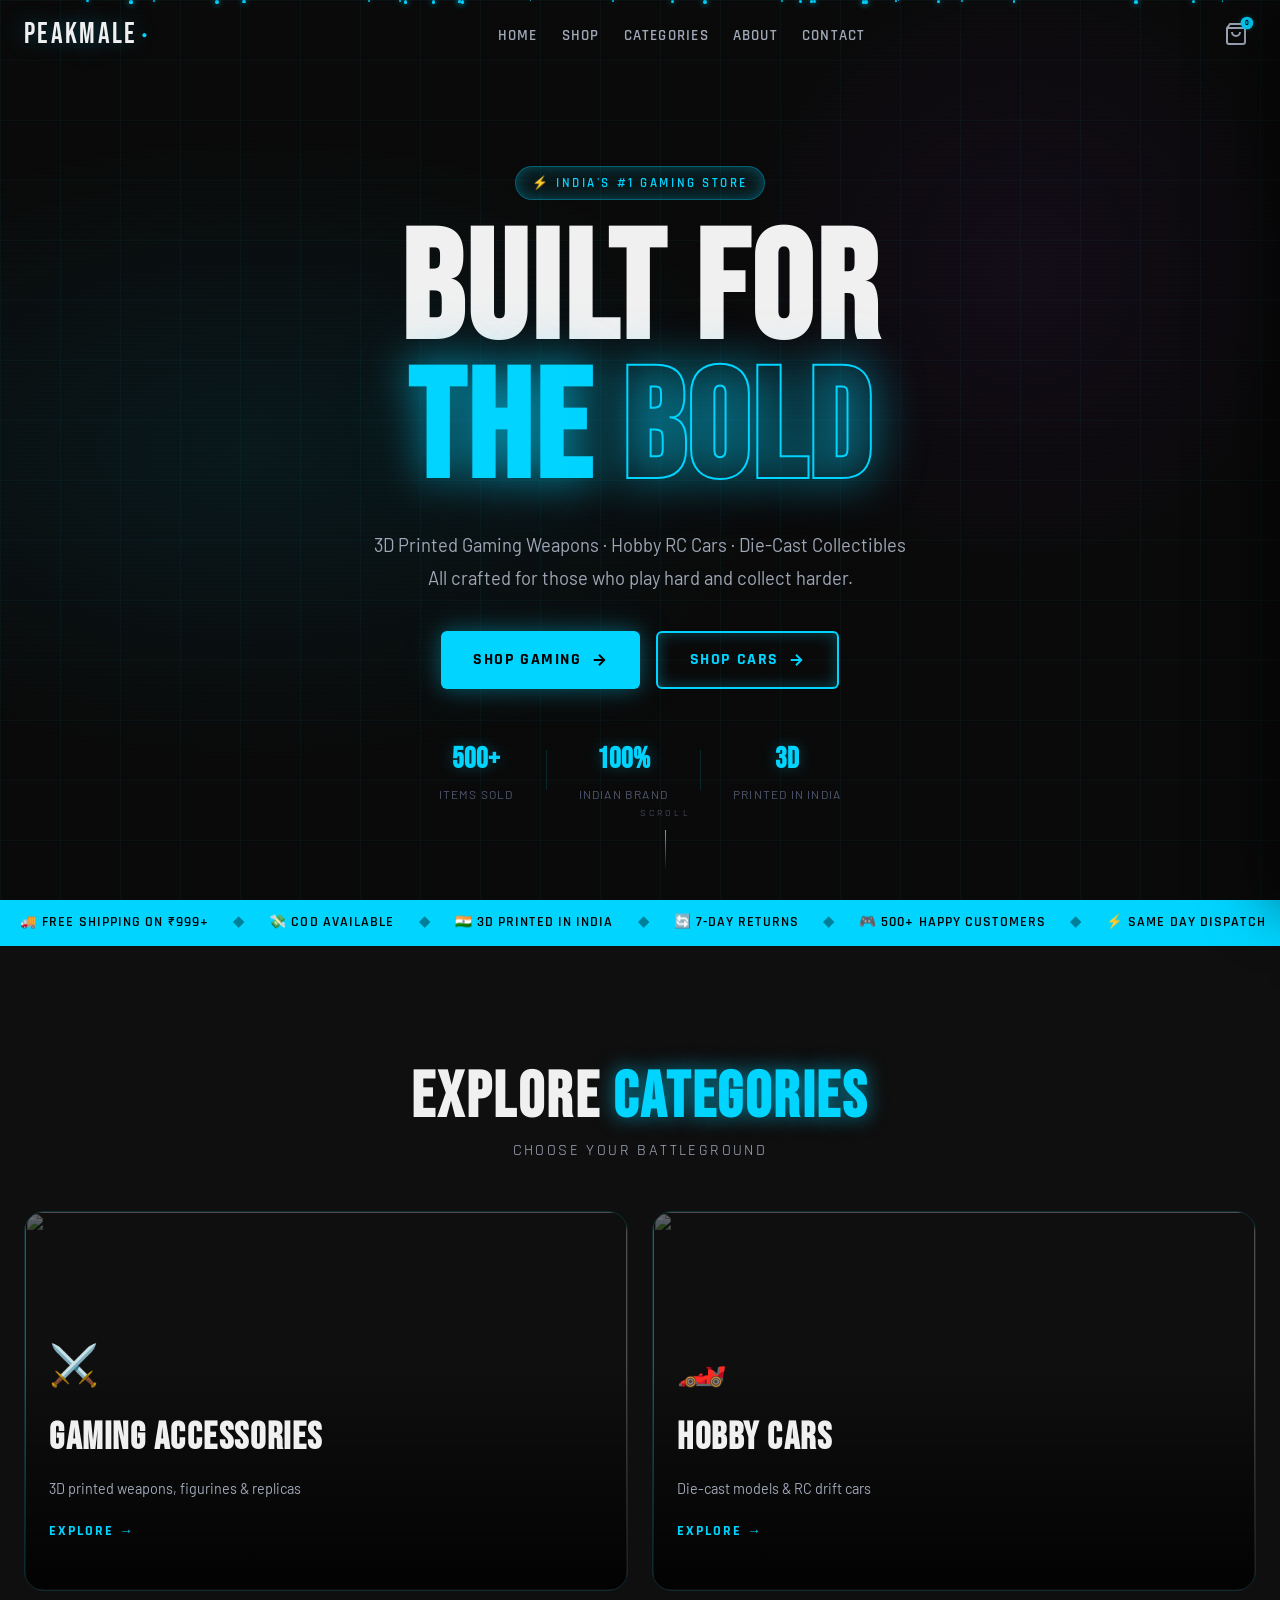
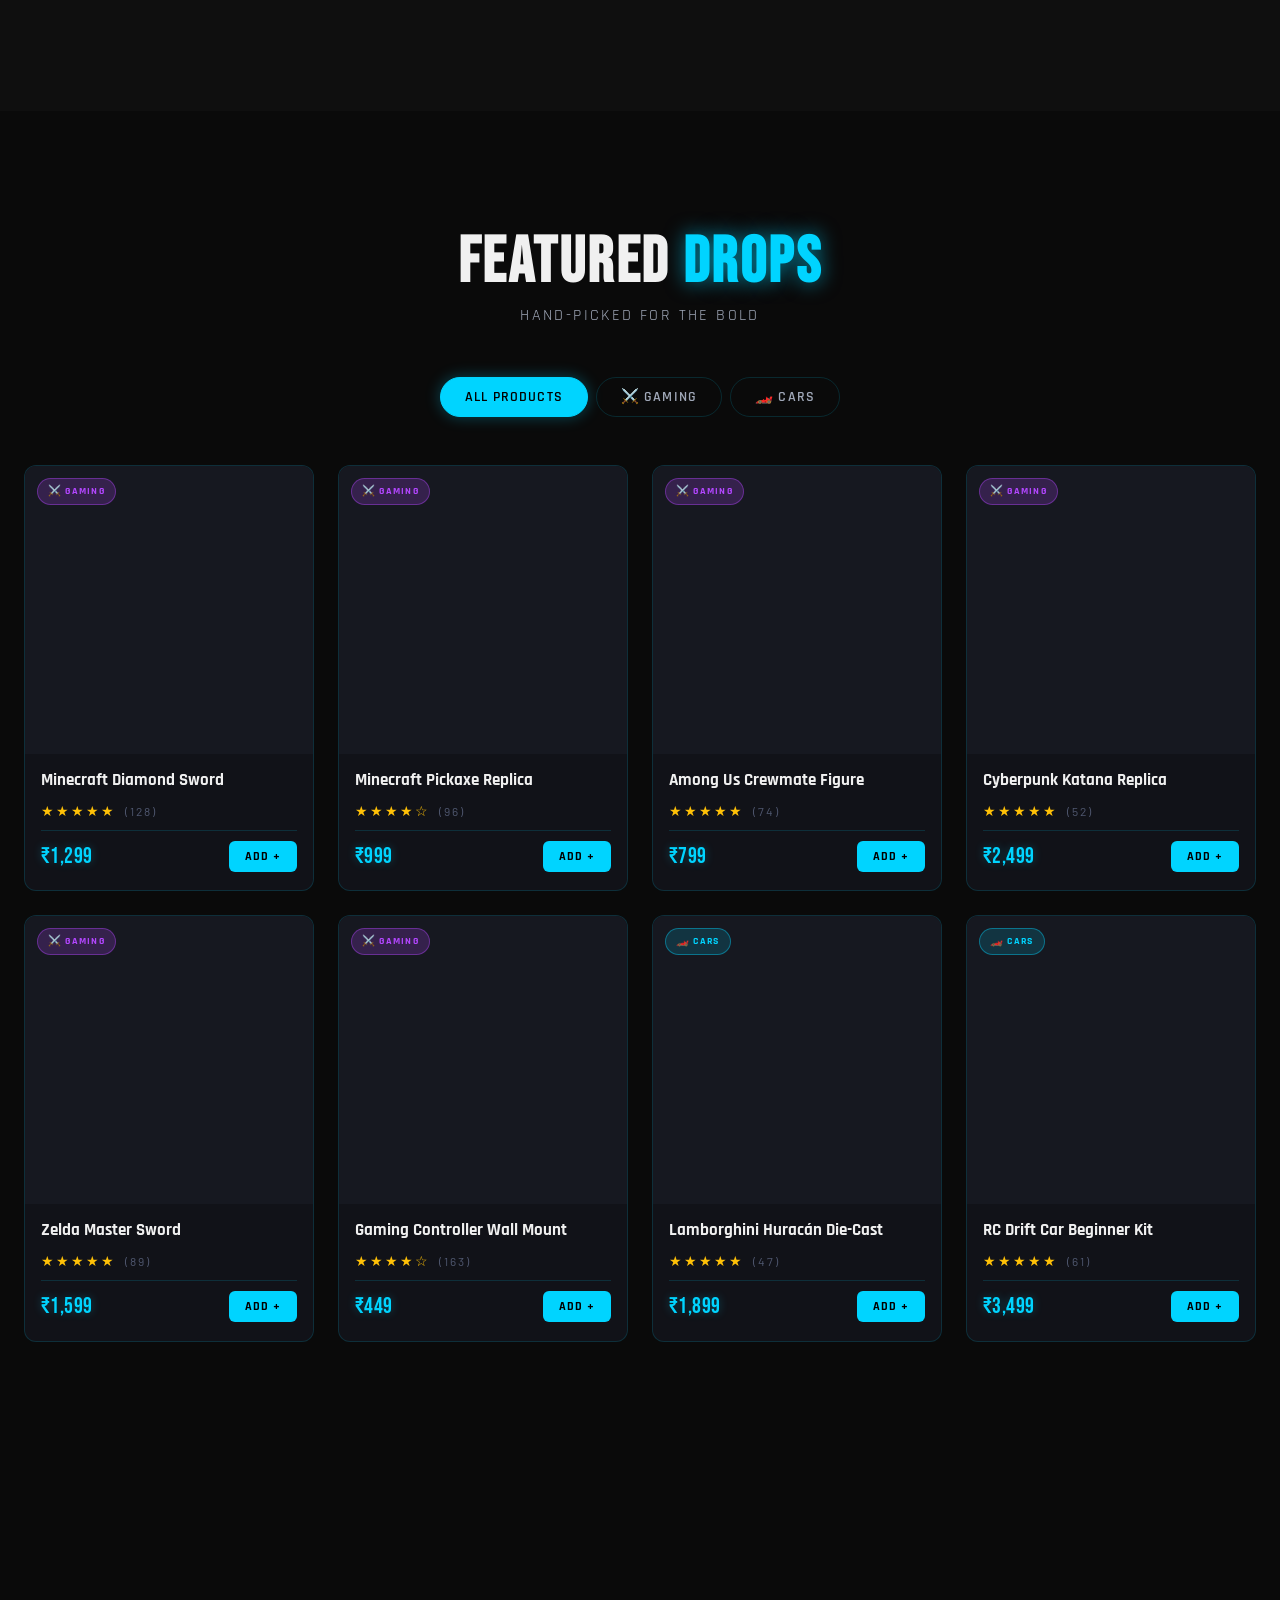
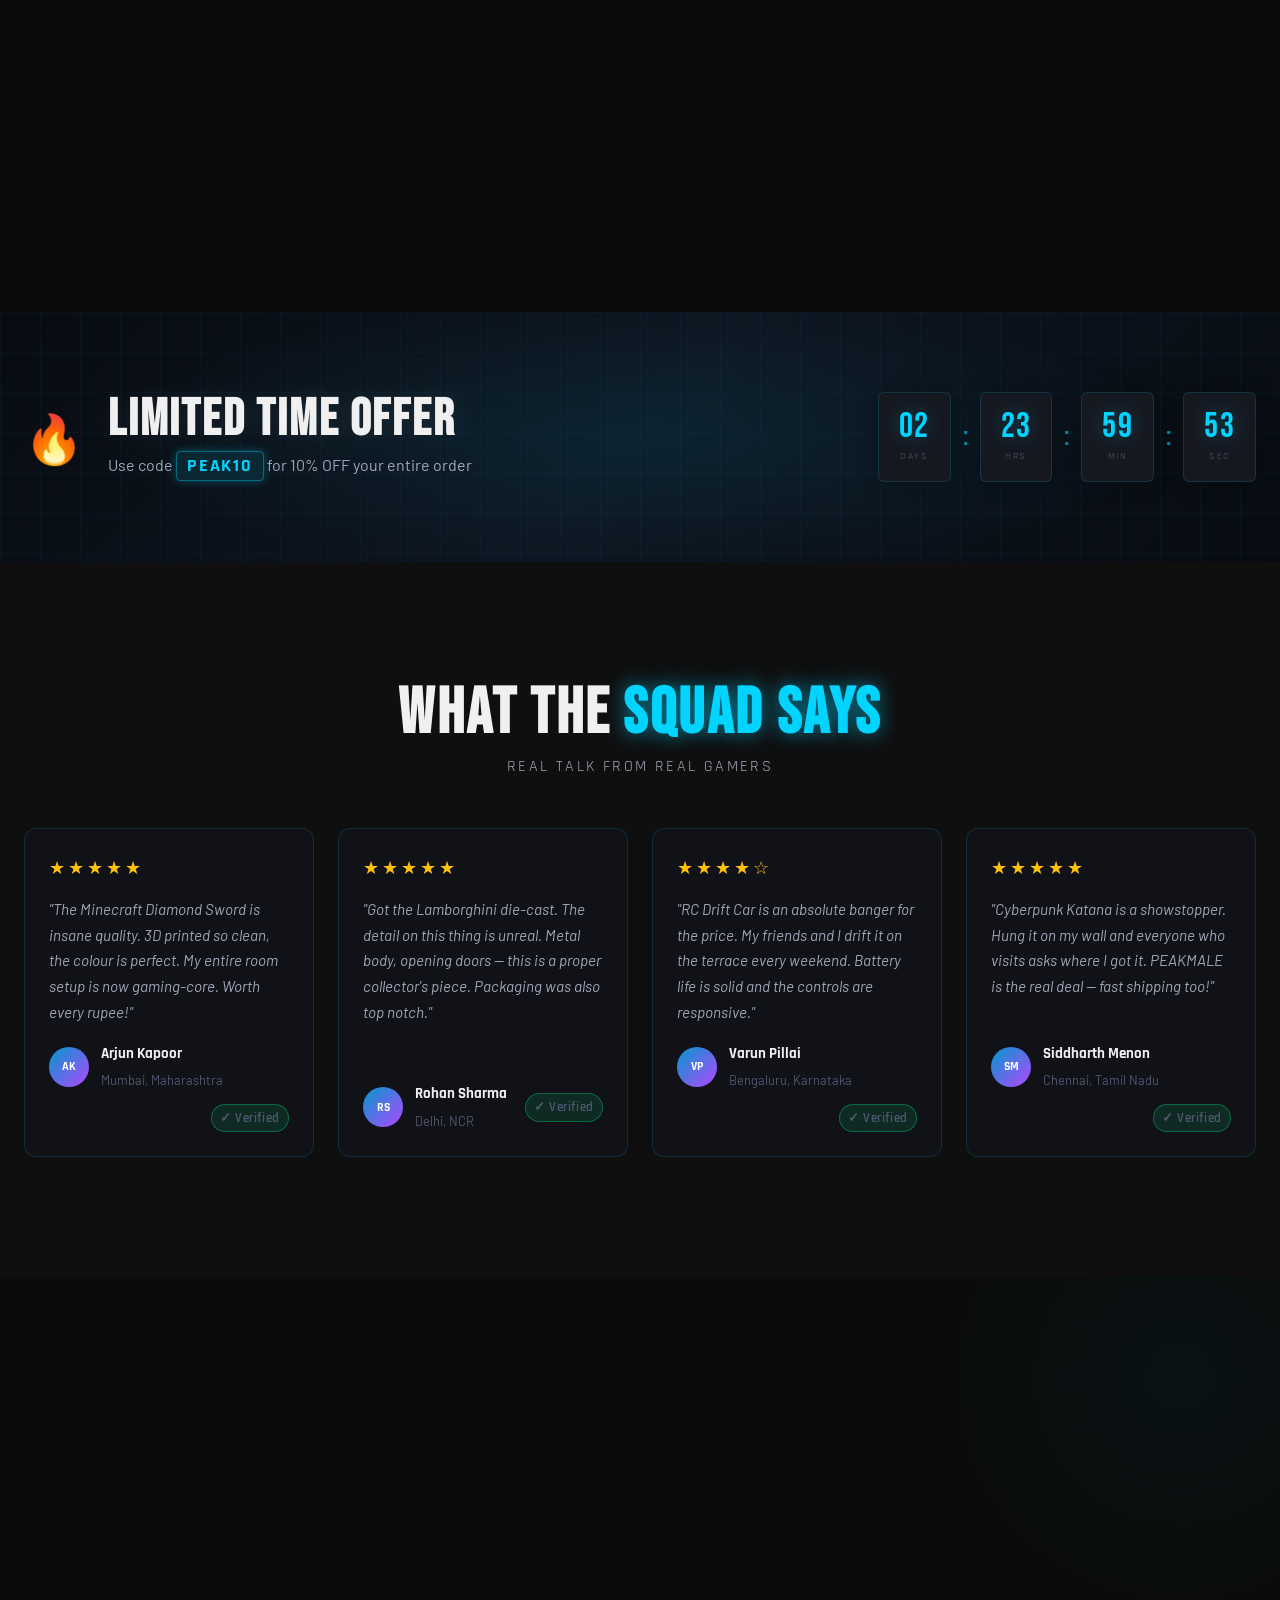
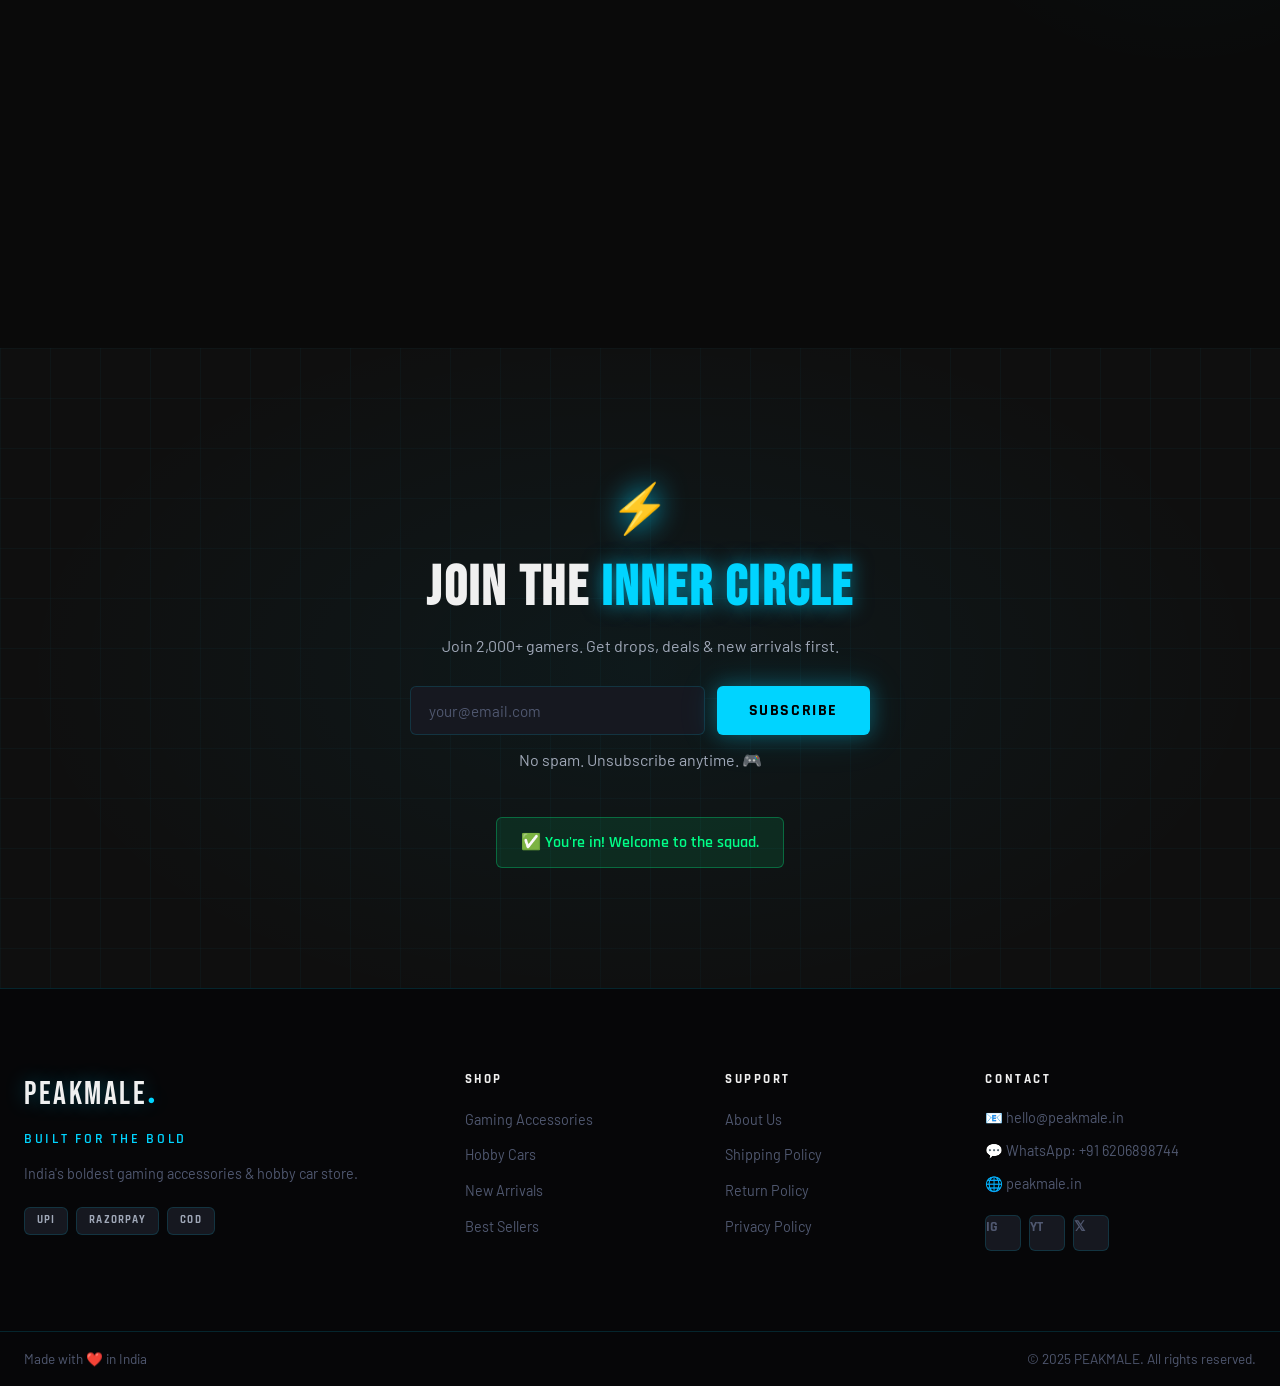
==== commit b45a4cc0: "Update fmt.Println message from 'Hello' to 'Goodbye'" ====
--- a/index.html
+++ b/index.html
@@ -400,4 +400,4 @@
 
   <script src="script.js"></script>
 </body>
-</html>+</html>
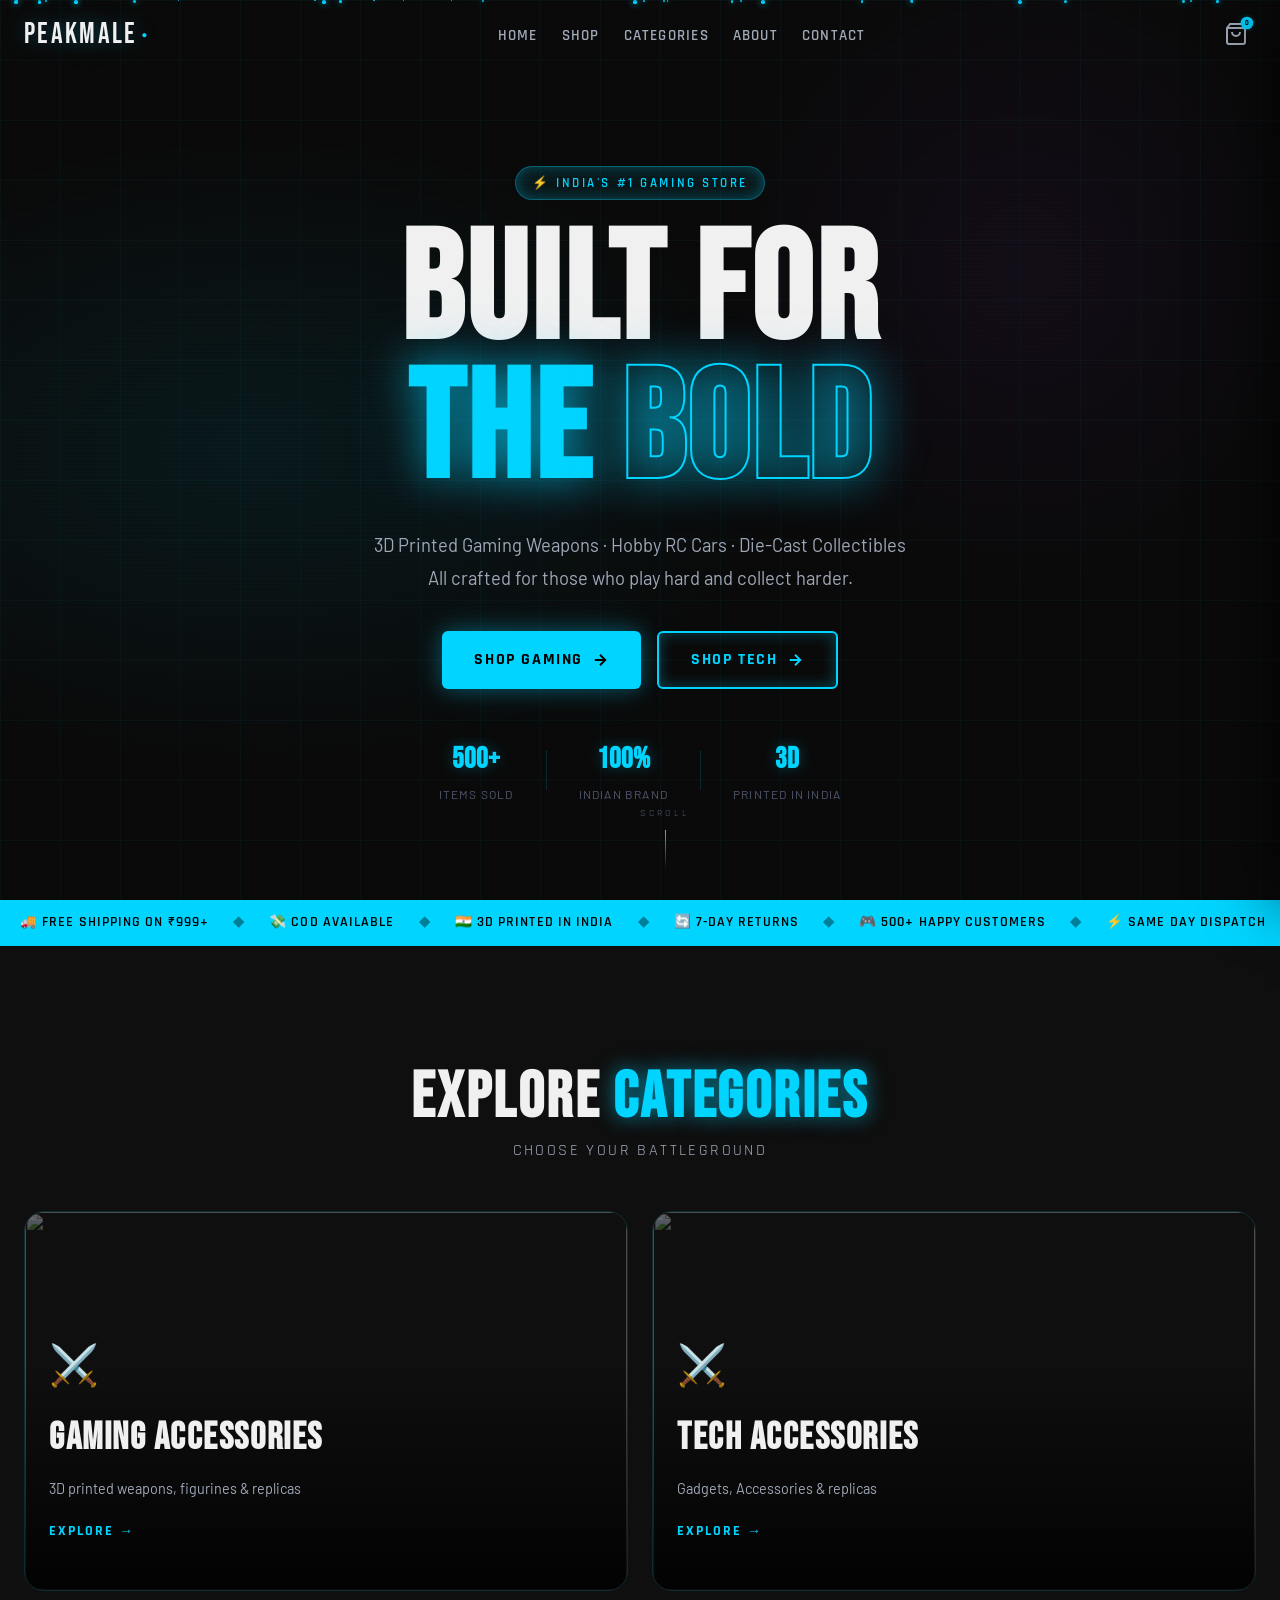
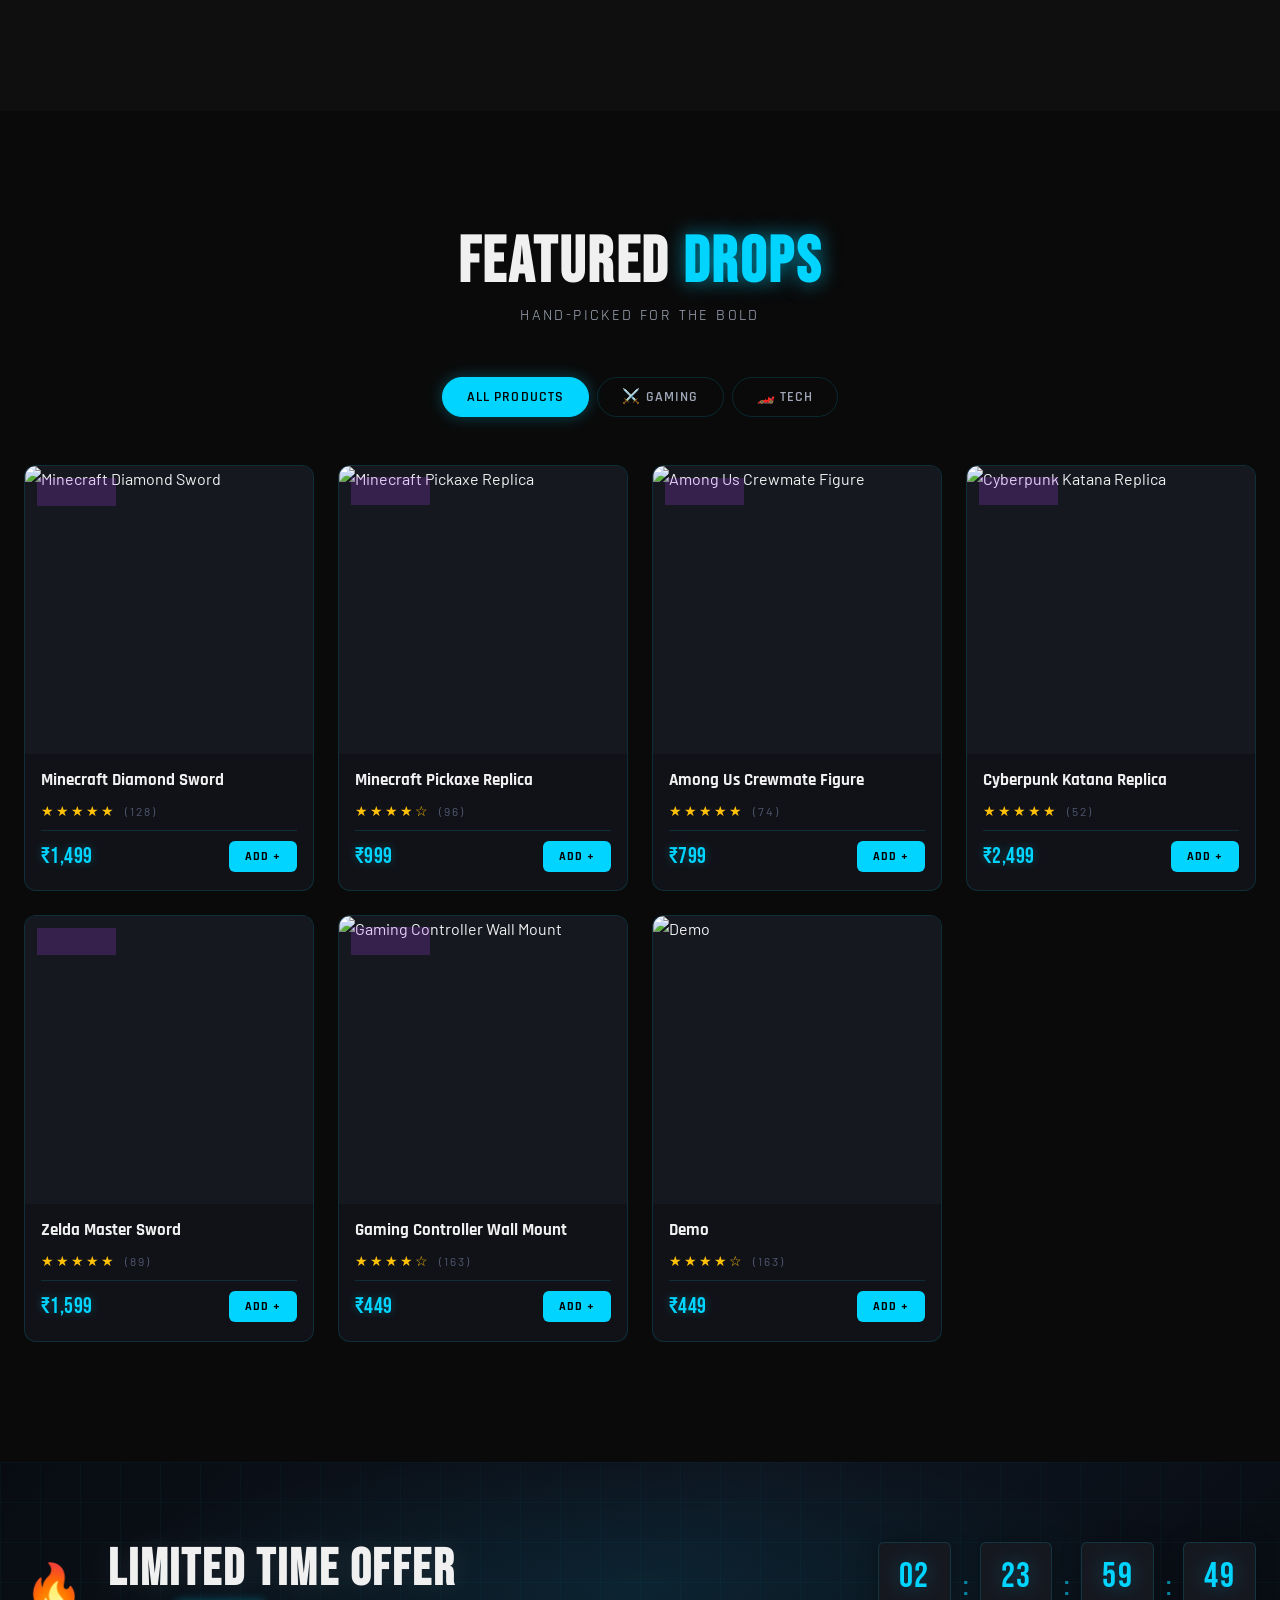
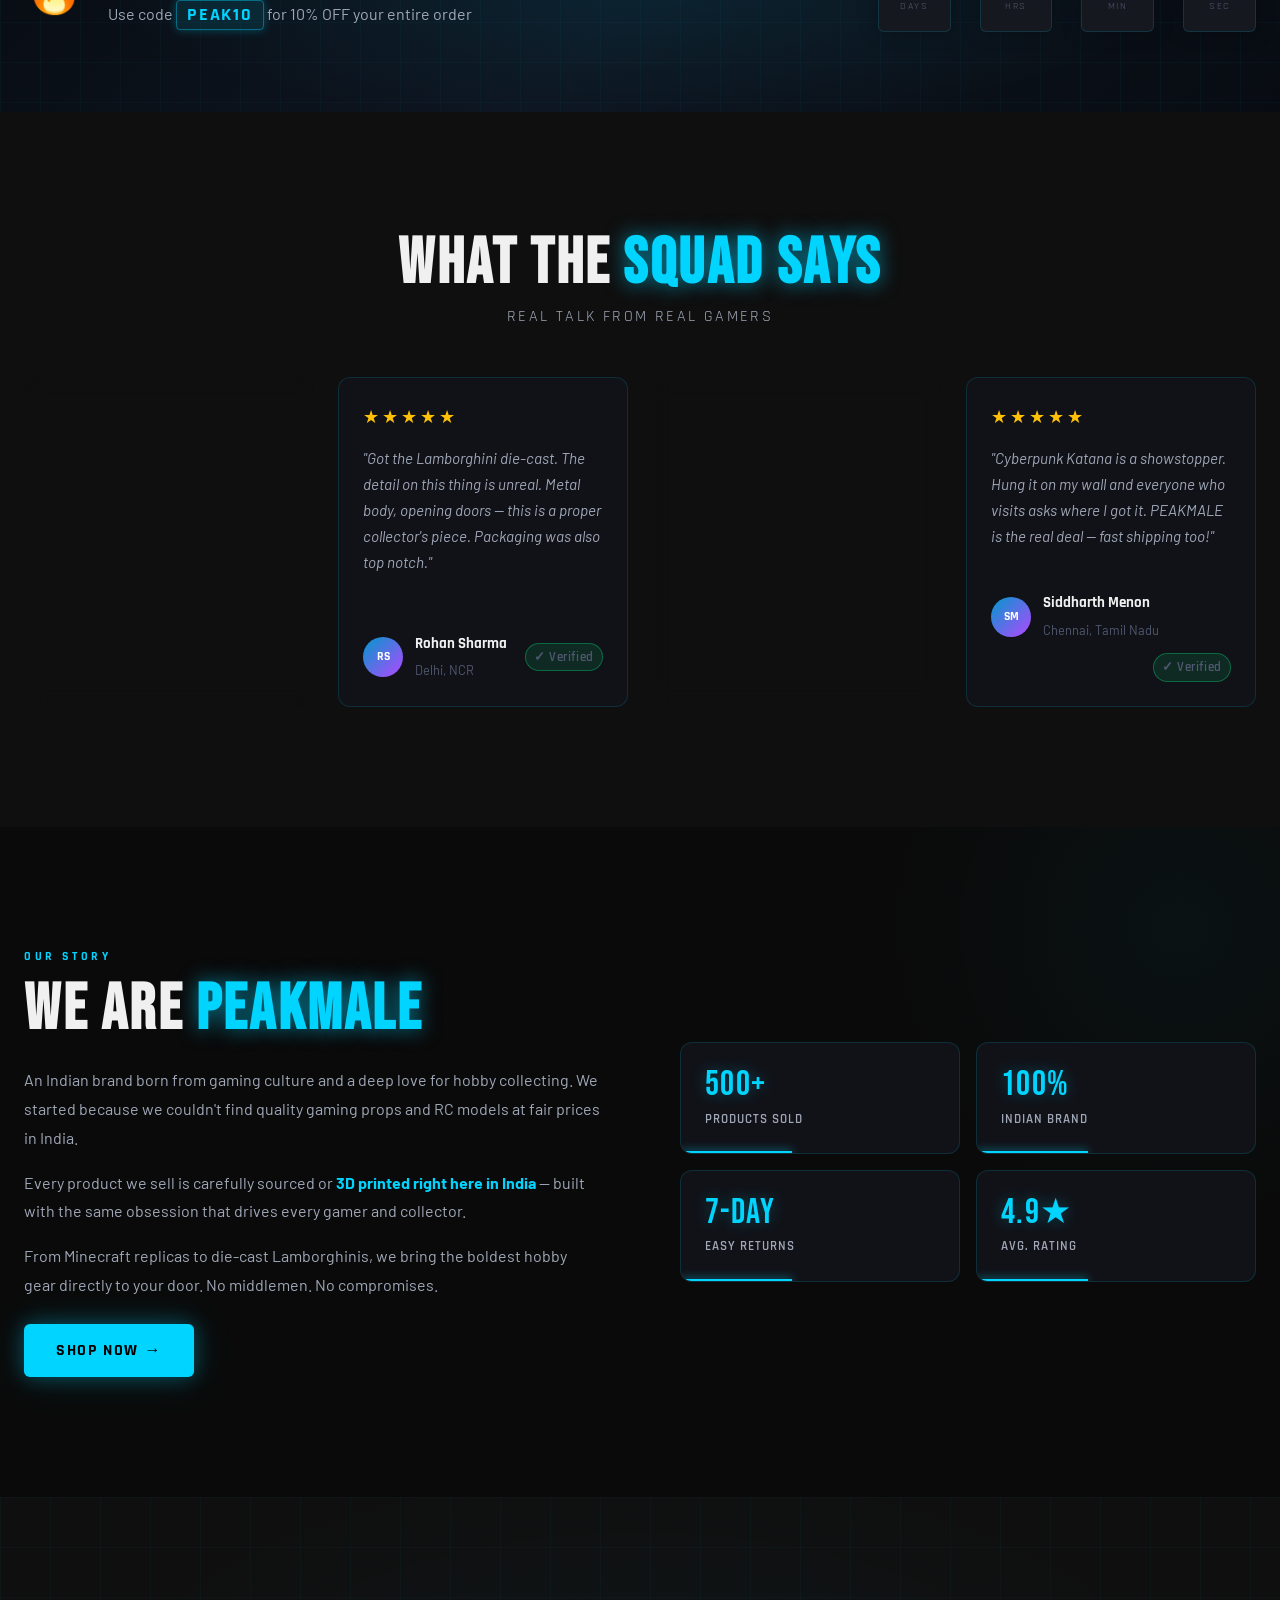
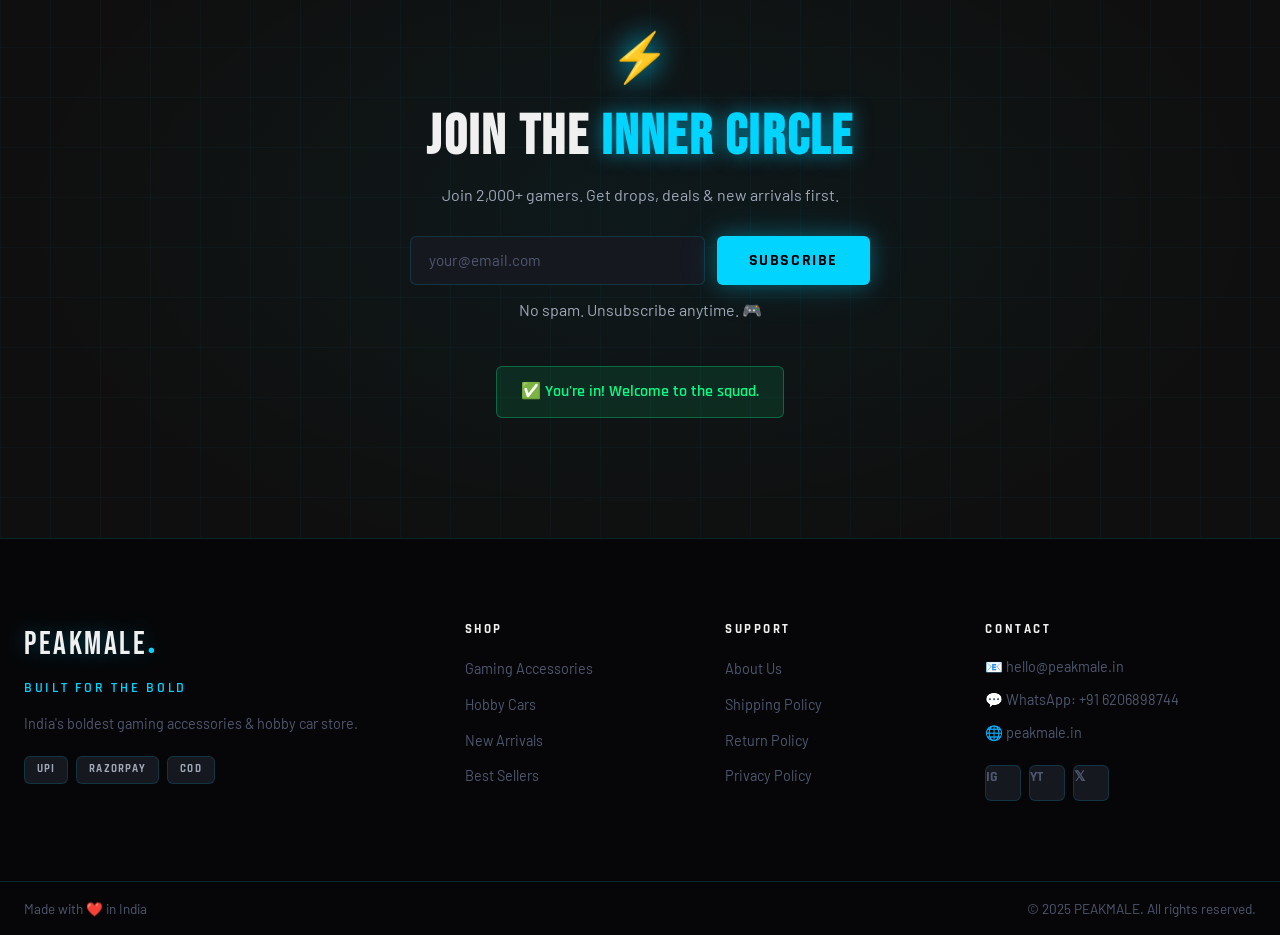
==== commit a6396f73: "update" ====
--- a/index.html
+++ b/index.html
@@ -5,10 +5,19 @@
   <meta name="viewport" content="width=device-width, initial-scale=1.0" />
   <title>PEAKMALE — Built for the Bold</title>
   <meta name="description" content="PEAKMALE — India's boldest gaming accessories and hobby RC/die-cast car store. 3D printed weapons, figurines, RC cars, and more." />
+  <link rel="icon" href="https://raw.githubusercontent.com/Maruf-788/pmimages/refs/heads/main/cropped_circle_image%20(1)%20(1)-photoaidcom-cropped.png">
   <link rel="preconnect" href="https://fonts.googleapis.com" />
   <link rel="preconnect" href="https://fonts.gstatic.com" crossorigin />
   <link href="https://fonts.googleapis.com/css2?family=Bebas+Neue&family=Rajdhani:wght@400;500;600;700&family=Barlow:ital,wght@0,400;0,500;0,600;1,400&display=swap" rel="stylesheet" />
   <link rel="stylesheet" href="style.css" />
+  <script type="application/ld+json">
+{
+ "@context": "https://schema.org",
+ "@type": "Organization",
+ "url": "https://peakmale.in",
+ "logo": "https://raw.githubusercontent.com/Maruf-788/pmimages/refs/heads/main/cropped_circle_image%20(1)%20(1)-photoaidcom-cropped.png"
+}
+</script>
 </head>
 <body>
 
@@ -64,7 +73,7 @@
           <svg width="18" height="18" viewBox="0 0 24 24" fill="none" stroke="currentColor" stroke-width="2.5" aria-hidden="true"><path d="M5 12h14M12 5l7 7-7 7"/></svg>
         </a>
         <a href="#shop" class="btn btn-secondary" aria-label="Shop hobby cars">
-          <span>Shop Cars</span>
+          <span>Shop Tech</span>
           <svg width="18" height="18" viewBox="0 0 24 24" fill="none" stroke="currentColor" stroke-width="2.5" aria-hidden="true"><path d="M5 12h14M12 5l7 7-7 7"/></svg>
         </a>
       </div>
@@ -134,20 +143,21 @@
           </div>
           <div class="cat-glow" aria-hidden="true"></div>
         </a>
-
-        <a href="#shop" class="cat-card" data-cat="cars" aria-label="Shop Hobby Cars" role="button">
+         <a href="#shop" class="cat-card" data-cat="tech" aria-label="Shop Tech Accessories" role="button">
           <div class="cat-bg-img" aria-hidden="true">
-            <img src="https://images.unsplash.com/photo-1617654112368-307921291f42?w=800&q=80" alt="" loading="lazy" />
+            <img src="https://raw.githubusercontent.com/Maruf-788/pmimages/refs/heads/main/Tech%20Products%20(1).jpg" alt="" loading="lazy" />
           </div>
           <div class="cat-overlay" aria-hidden="true"></div>
           <div class="cat-content">
-            <div class="cat-icon" aria-hidden="true">🏎️</div>
-            <h3>Hobby Cars</h3>
-            <p>Die-cast models & RC drift cars</p>
+            <div class="cat-icon" aria-hidden="true">⚔️</div>
+            <h3>Tech Accessories</h3>
+            <p>Gadgets, Accessories & replicas</p>
             <span class="cat-cta">EXPLORE →</span>
           </div>
           <div class="cat-glow" aria-hidden="true"></div>
         </a>
+
+      
       </div>
     </div>
   </section>
@@ -163,7 +173,7 @@
       <div class="filter-tabs" role="tablist" aria-label="Product category filters">
         <button class="filter-tab active" data-filter="all" role="tab" aria-selected="true" aria-controls="productsGrid">All Products</button>
         <button class="filter-tab" data-filter="gaming" role="tab" aria-selected="false" aria-controls="productsGrid">⚔️ Gaming</button>
-        <button class="filter-tab" data-filter="cars" role="tab" aria-selected="false" aria-controls="productsGrid">🏎️ Cars</button>
+        <button class="filter-tab" data-filter="tech" role="tab" aria-selected="false" aria-controls="productsGrid">🏎️ Tech</button>
       </div>
 
       <div class="products-grid" id="productsGrid" role="tabpanel" aria-label="Products">
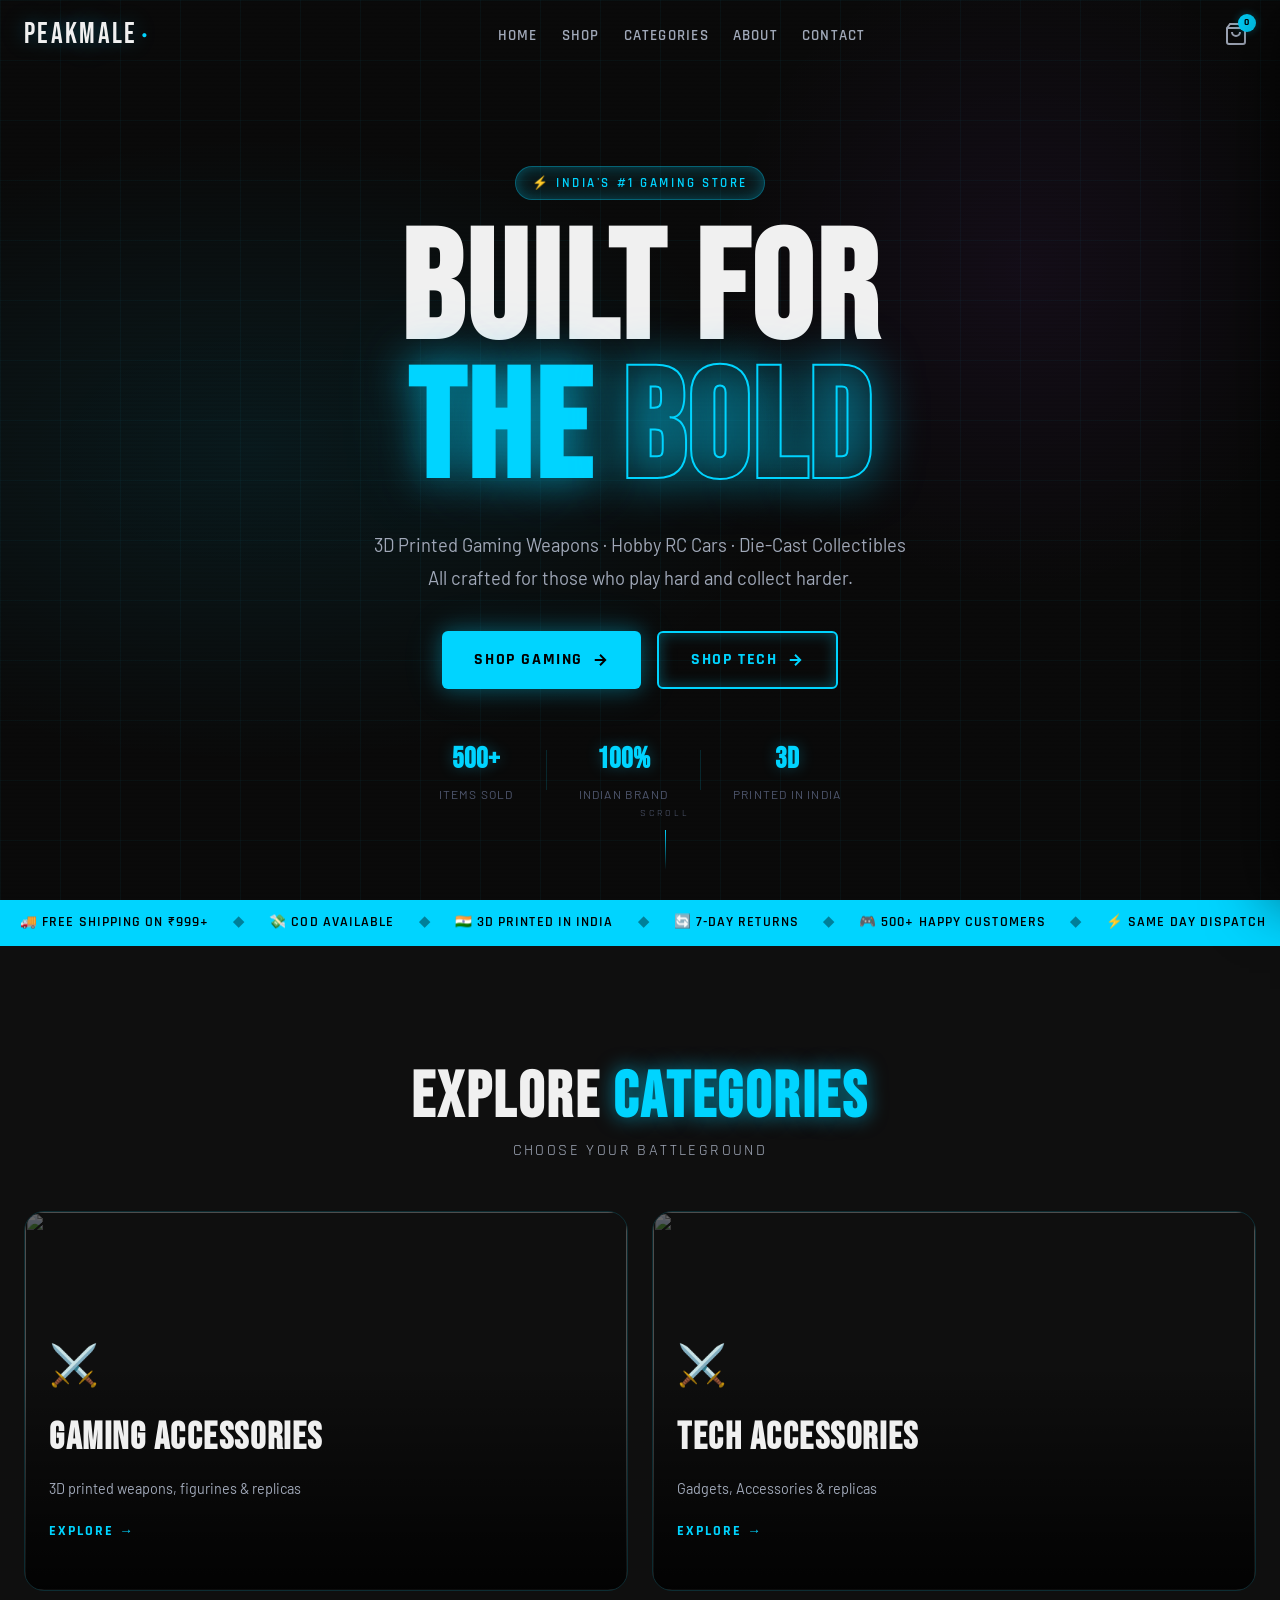
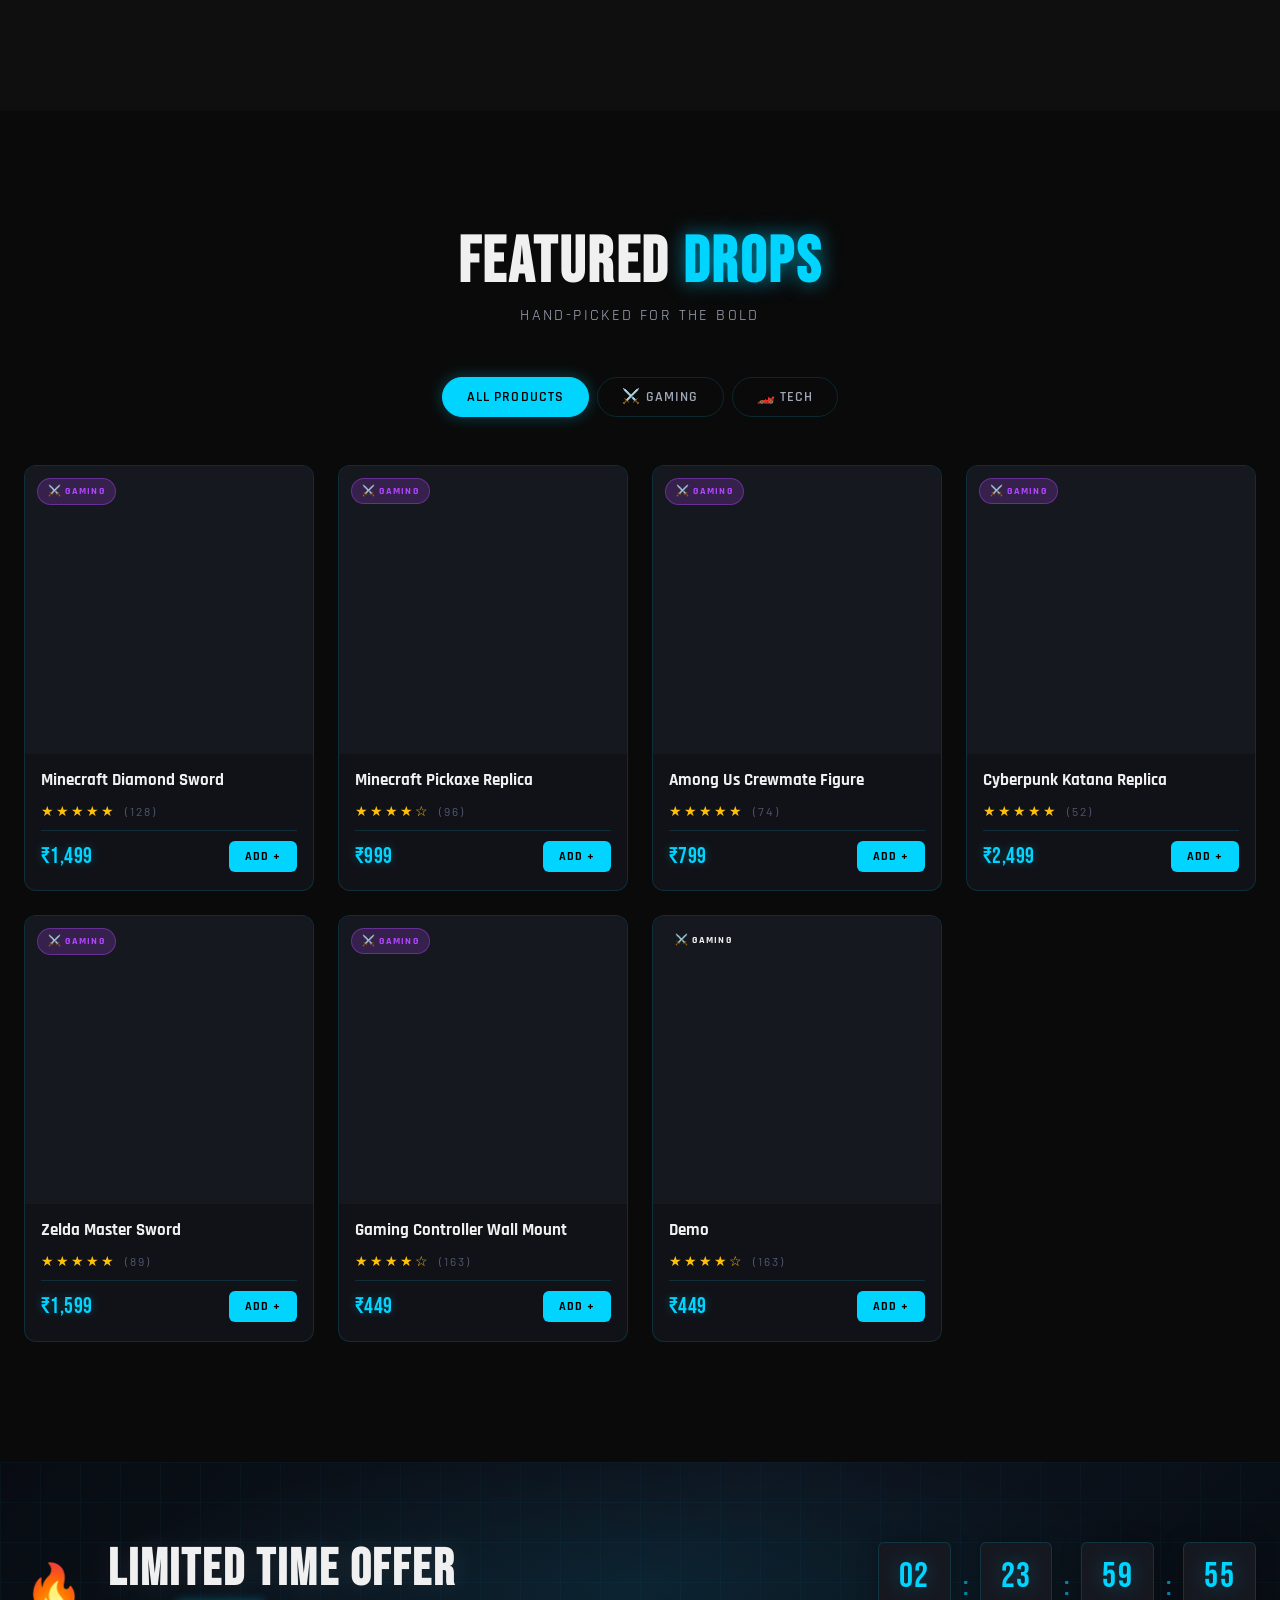
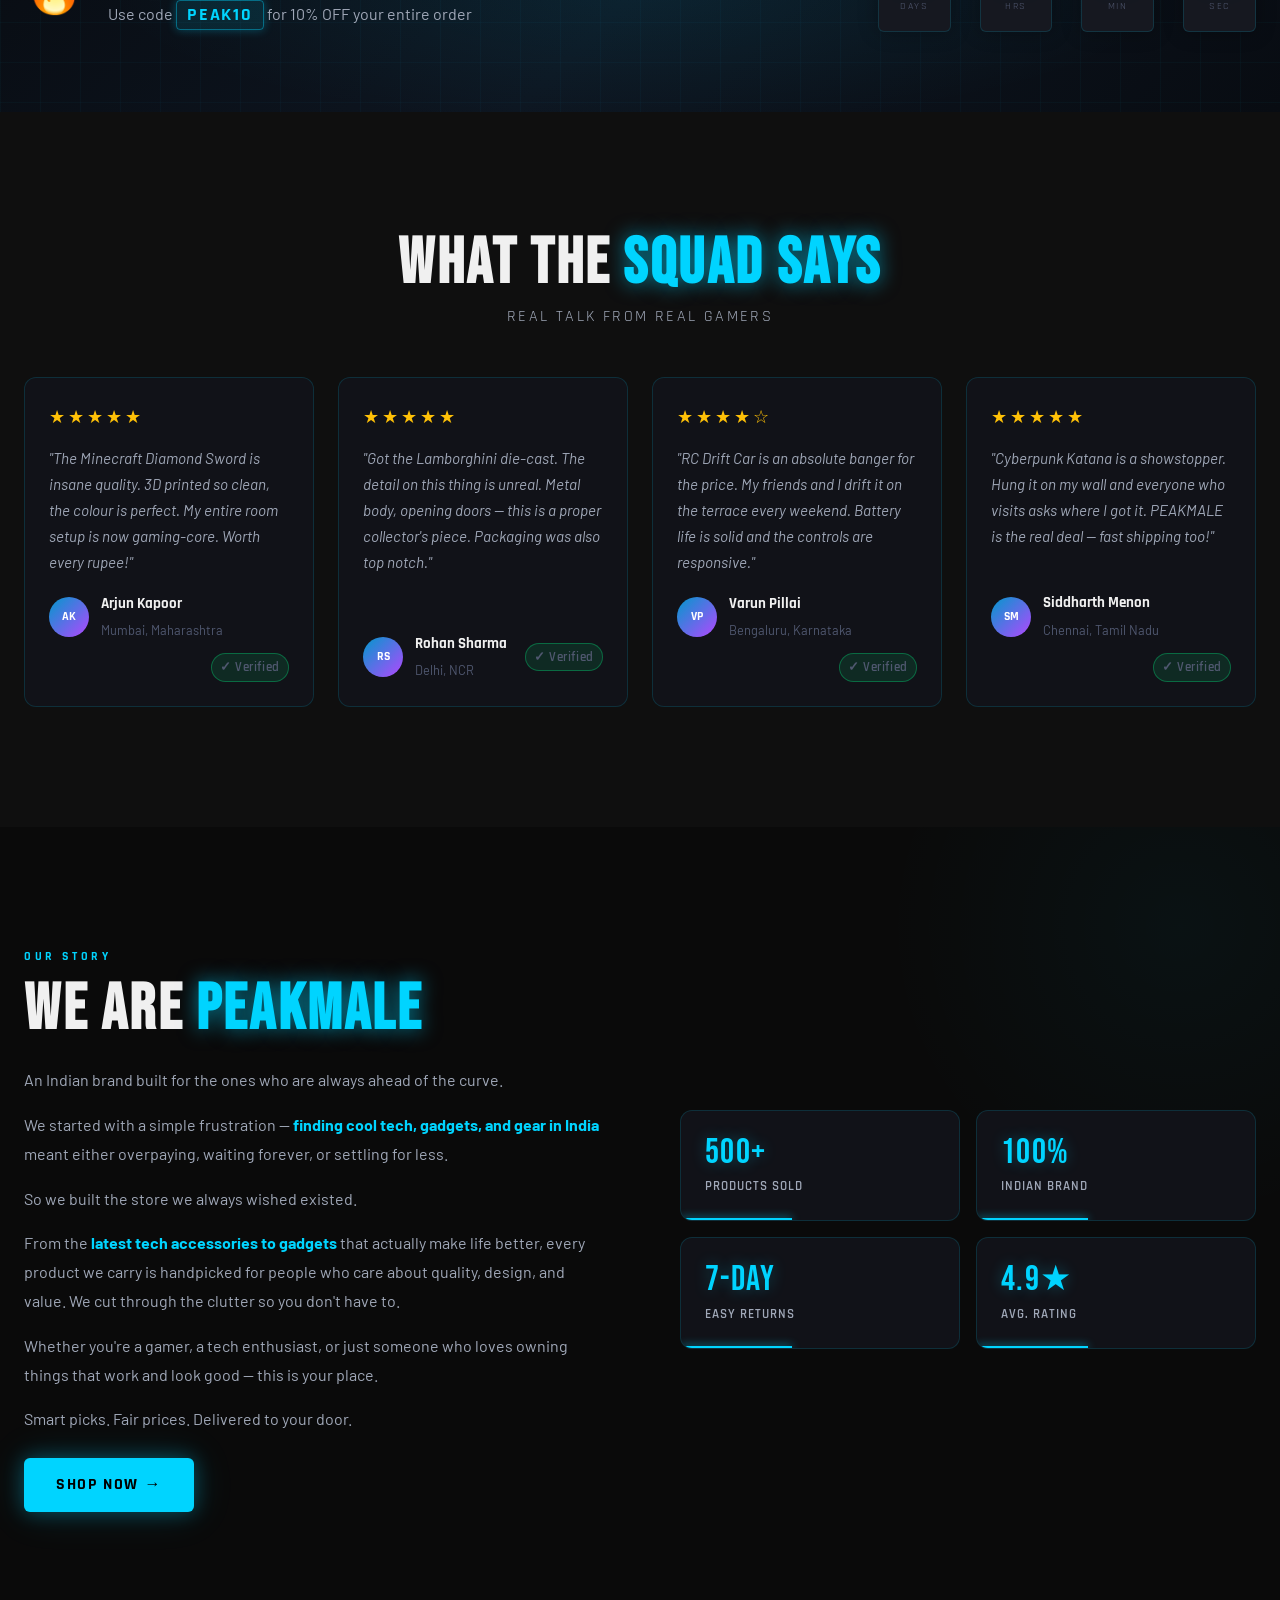
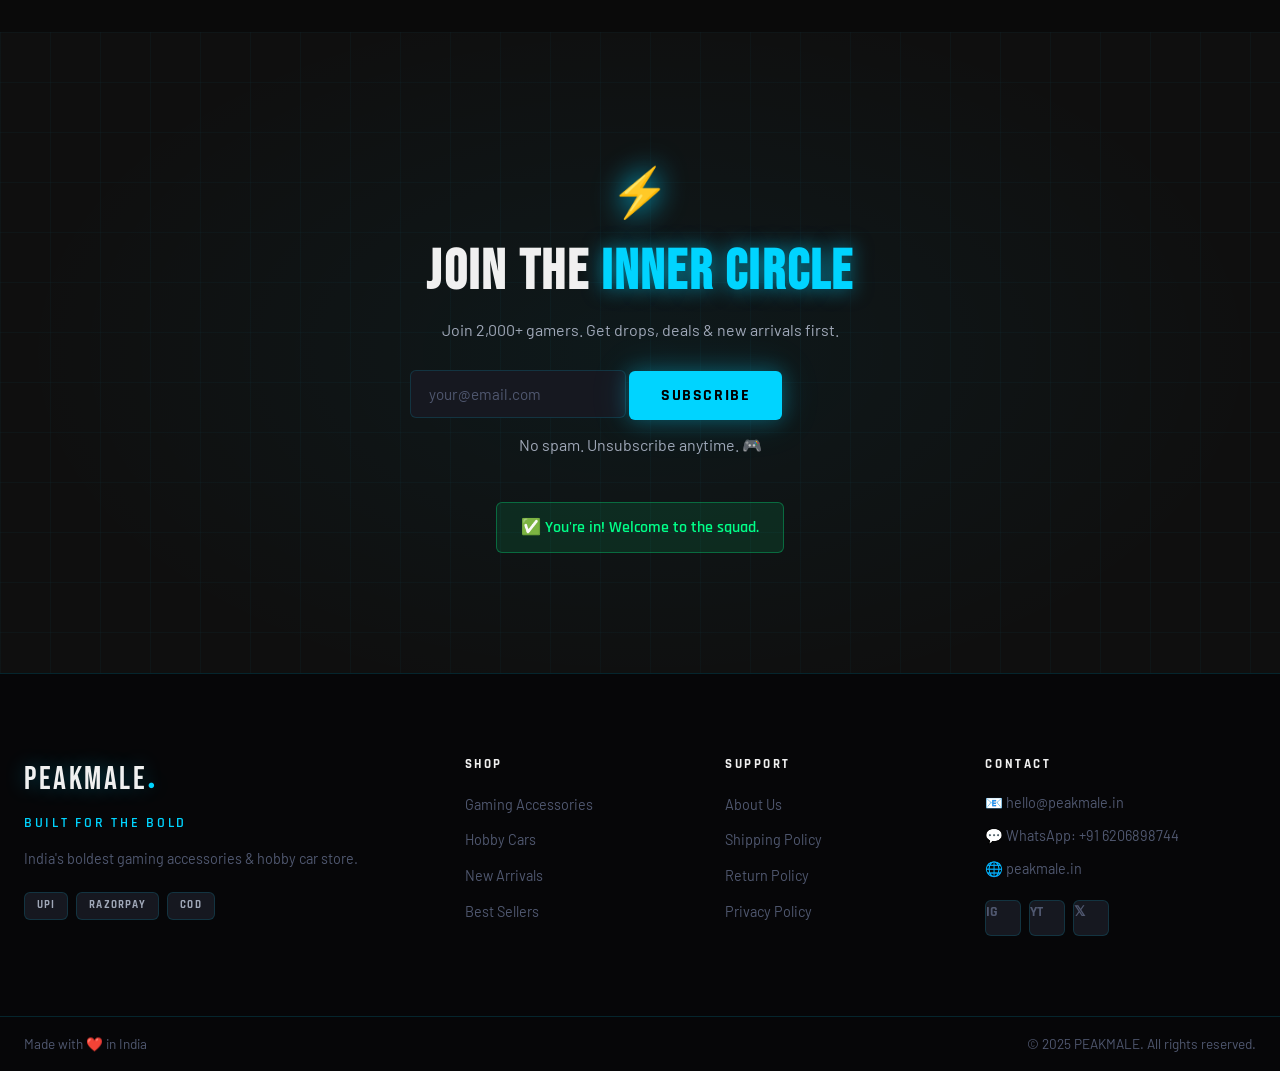
==== commit 4f0abccd: "update" ====
--- a/index.html
+++ b/index.html
@@ -279,9 +279,12 @@
         <div class="about-text reveal">
           <div class="about-eyebrow">OUR STORY</div>
           <h2 class="about-title" id="aboutHeading">WE ARE <span>PEAKMALE</span></h2>
-          <p>An Indian brand born from gaming culture and a deep love for hobby collecting. We started because we couldn't find quality gaming props and RC models at fair prices in India.</p>
-          <p>Every product we sell is carefully sourced or <strong>3D printed right here in India</strong> — built with the same obsession that drives every gamer and collector.</p>
-          <p>From Minecraft replicas to die-cast Lamborghinis, we bring the boldest hobby gear directly to your door. No middlemen. No compromises.</p>
+          <p>An Indian brand built for the ones who are always ahead of the curve.</p>
+          <p>We started with a simple frustration — <strong> finding cool tech, gadgets, and gear in India </strong> meant either overpaying, waiting forever, or settling for less.</p>
+          <p>So we built the store we always wished existed.</p>
+          <p>From the <strong>latest tech accessories to gadgets </strong>  that actually make life better, every product we carry is handpicked for people who care about quality, design, and value. We cut through the clutter so you don't have to.</p>
+          <p>Whether you're a gamer, a tech enthusiast, or just someone who loves owning things that work and look good — this is your place.</p>
+          <p>Smart picks. Fair prices. Delivered to your door.</p>
           <a href="#shop" class="btn btn-primary">Shop Now →</a>
         </div>
         <div class="about-stats reveal">
@@ -311,25 +314,55 @@
   </section>
 
   <!-- ===================== NEWSLETTER ===================== -->
-  <section class="newsletter" id="contact" aria-labelledby="newsletterHeading">
-    <div class="newsletter-bg" aria-hidden="true"></div>
-    <div class="container newsletter-inner">
-      <div class="newsletter-content">
-        <div class="newsletter-icon" aria-hidden="true">⚡</div>
-        <h2 id="newsletterHeading">JOIN THE <span>INNER CIRCLE</span></h2>
-        <p>Join 2,000+ gamers. Get drops, deals &amp; new arrivals first.</p>
-        <div class="newsletter-form" role="form" aria-label="Newsletter signup">
-          <input type="email" id="emailInput" placeholder="your@email.com" aria-label="Email address" autocomplete="email" />
-          <button class="btn btn-primary" id="subscribeBtn" aria-label="Subscribe to newsletter">SUBSCRIBE</button>
-        </div>
-        <p class="newsletter-fine">No spam. Unsubscribe anytime. 🎮</p>
-        <div class="newsletter-success" id="newsletterSuccess" role="alert" aria-live="polite" hidden>
-          ✅ You're in! Welcome to the squad.
-        </div>
-      </div>
-    </div>
-  </section>
-
+ <section class="newsletter" id="contact">
+
+<div class="newsletter-bg"></div>
+
+<div class="container newsletter-inner">
+<div class="newsletter-content">
+
+<div class="newsletter-icon">⚡</div>
+
+<h2>JOIN THE <span>INNER CIRCLE</span></h2>
+
+<p>Join 2,000+ gamers. Get drops, deals & new arrivals first.</p>
+
+<div class="newsletter-form">
+
+<form id="newsletterForm">
+
+<input
+type="email"
+name="email"
+id="emailInput"
+class="newsletter-input"
+placeholder="your@email.com"
+required
+>
+
+<button
+class="btn btn-primary"
+id="subscribeBtn"
+type="submit">
+SUBSCRIBE
+</button>
+
+</form>
+
+</div>
+
+<p class="newsletter-fine">
+No spam. Unsubscribe anytime. 🎮
+</p>
+
+<div class="newsletter-success" id="newsletterSuccess" hidden>
+✅ You're in! Welcome to the squad.
+</div>
+
+</div>
+</div>
+
+</section>
   <!-- ===================== FOOTER ===================== -->
   <footer class="footer" role="contentinfo">
     <div class="footer-top">
@@ -407,7 +440,12 @@
 
   <!-- ===================== TOAST ===================== -->
   <div class="toast-container" id="toastContainer" aria-live="assertive" aria-atomic="true"></div>
-
+<script src="https://cdn.jsdelivr.net/npm/@emailjs/browser@4/dist/email.min.js"></script>
+
+<script>
+emailjs.init("0Bait5beHSMbkPHuQ");
+</script>
   <script src="script.js"></script>
+  
 </body>
 </html>
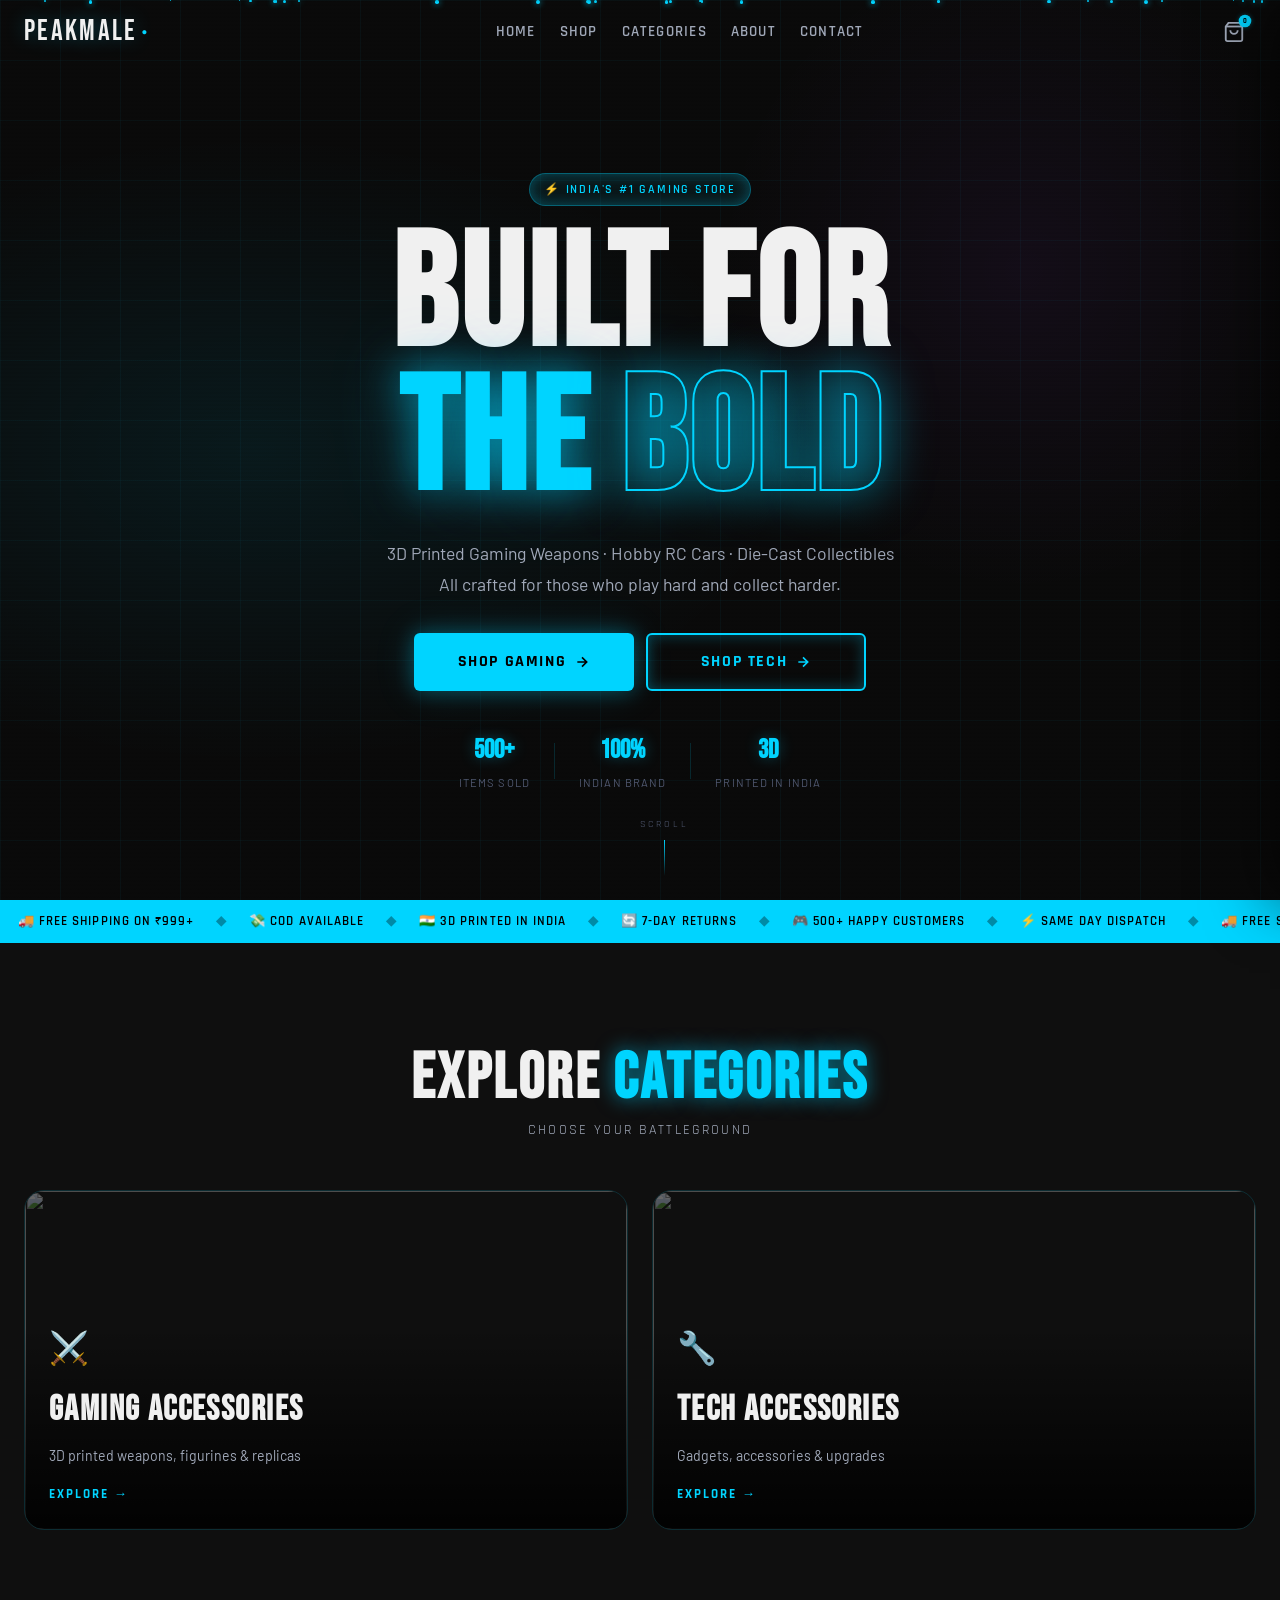
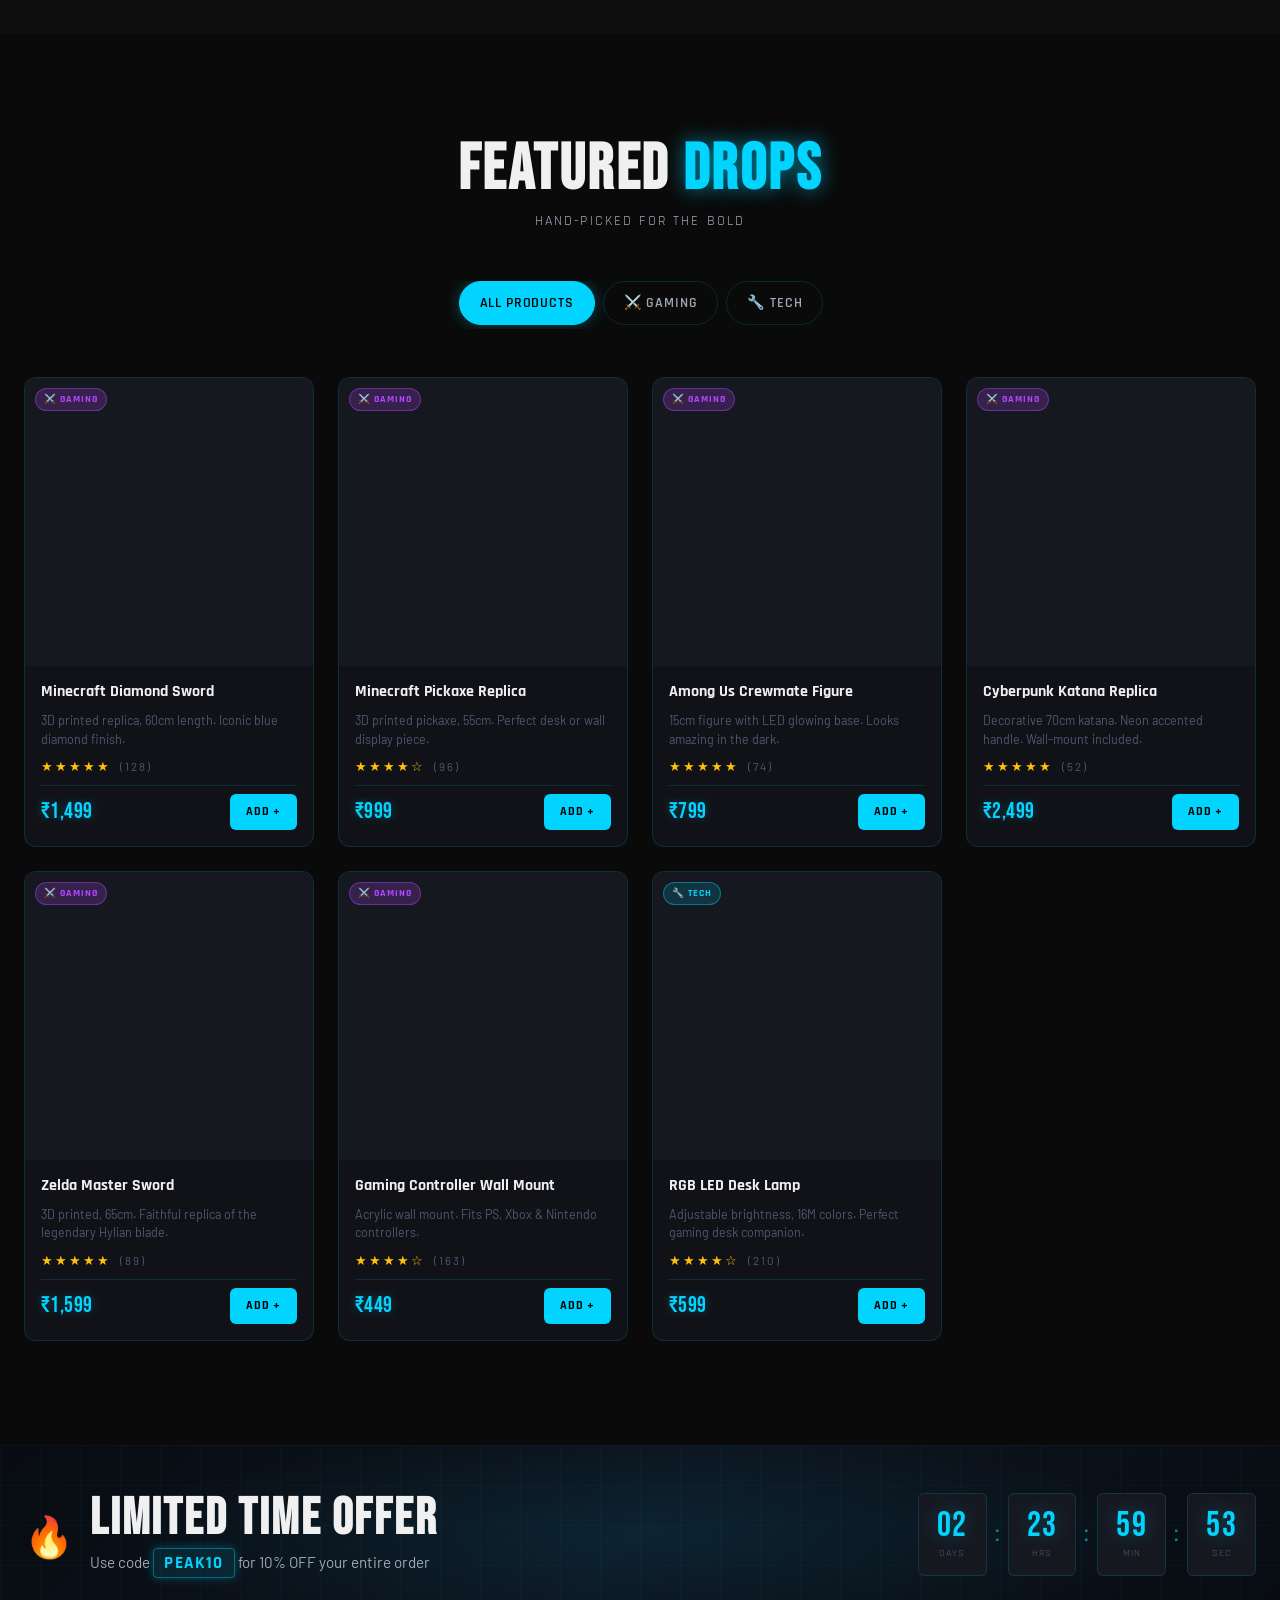
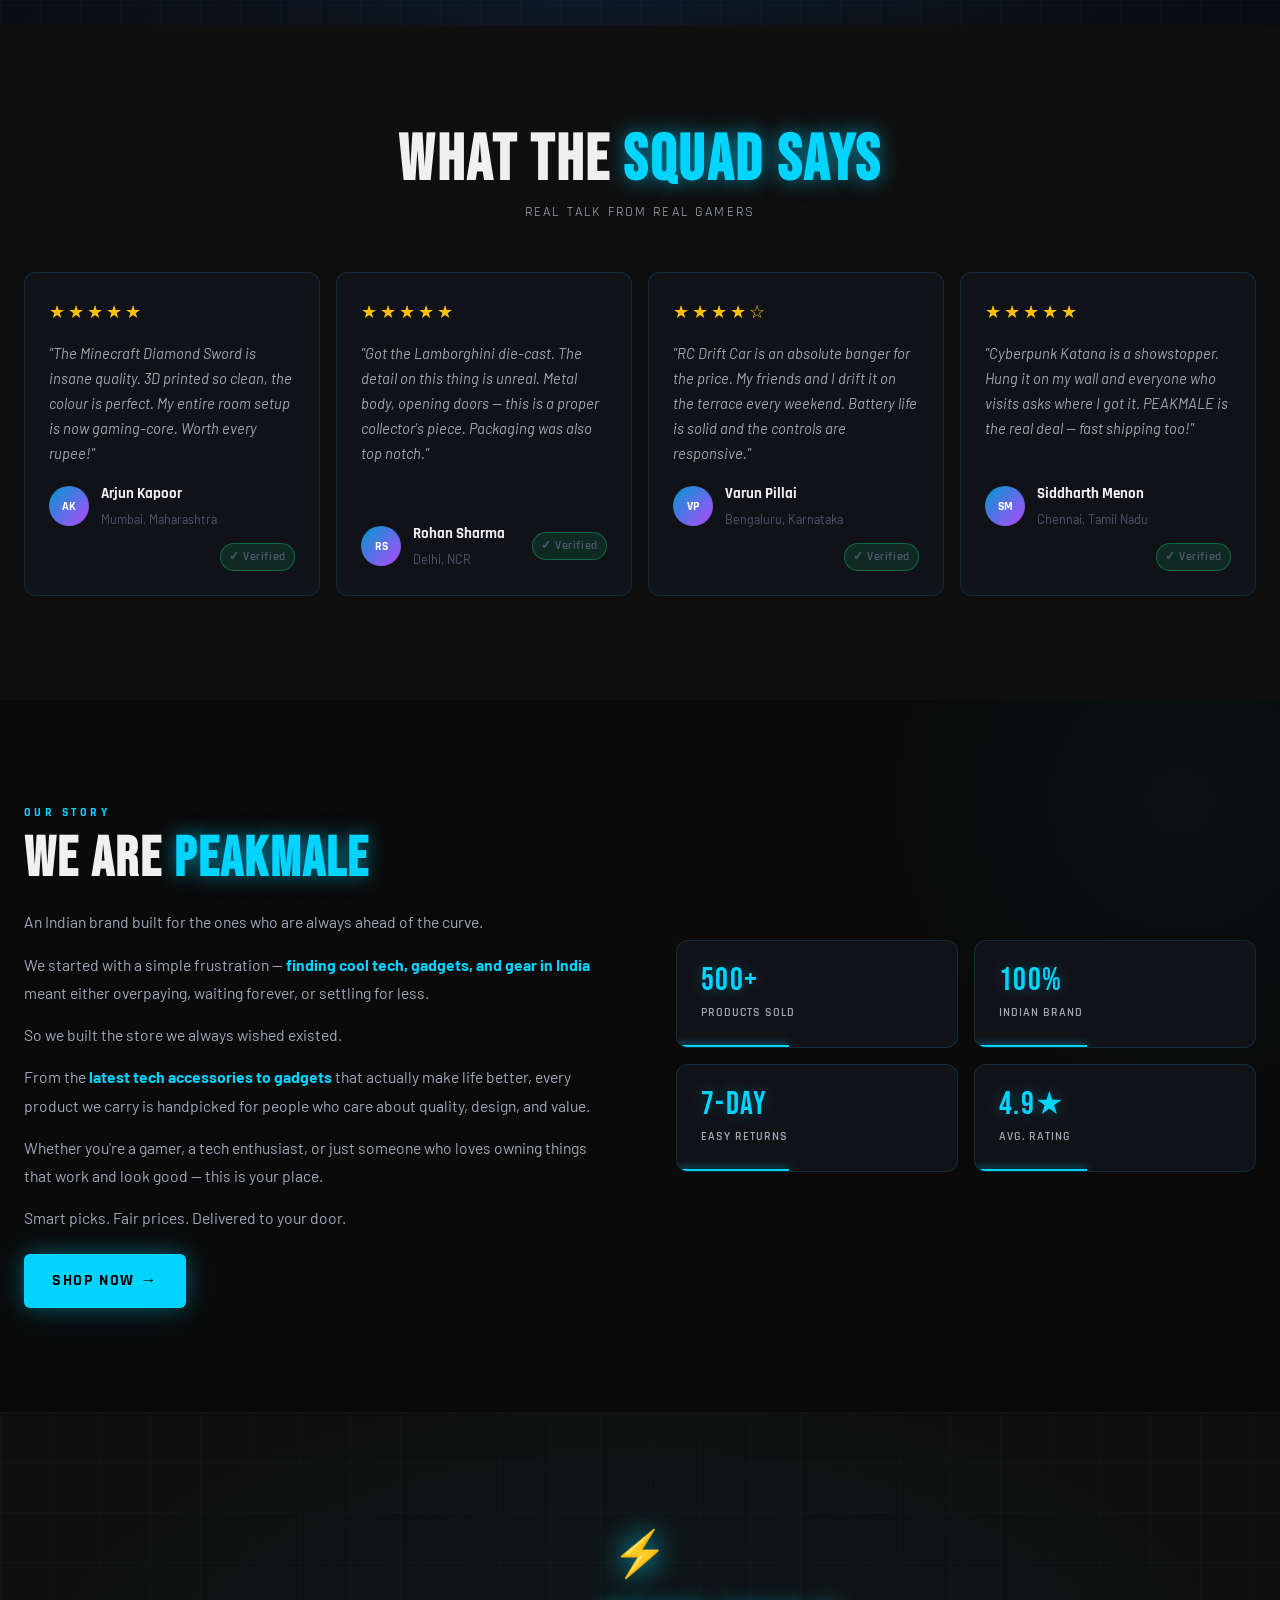
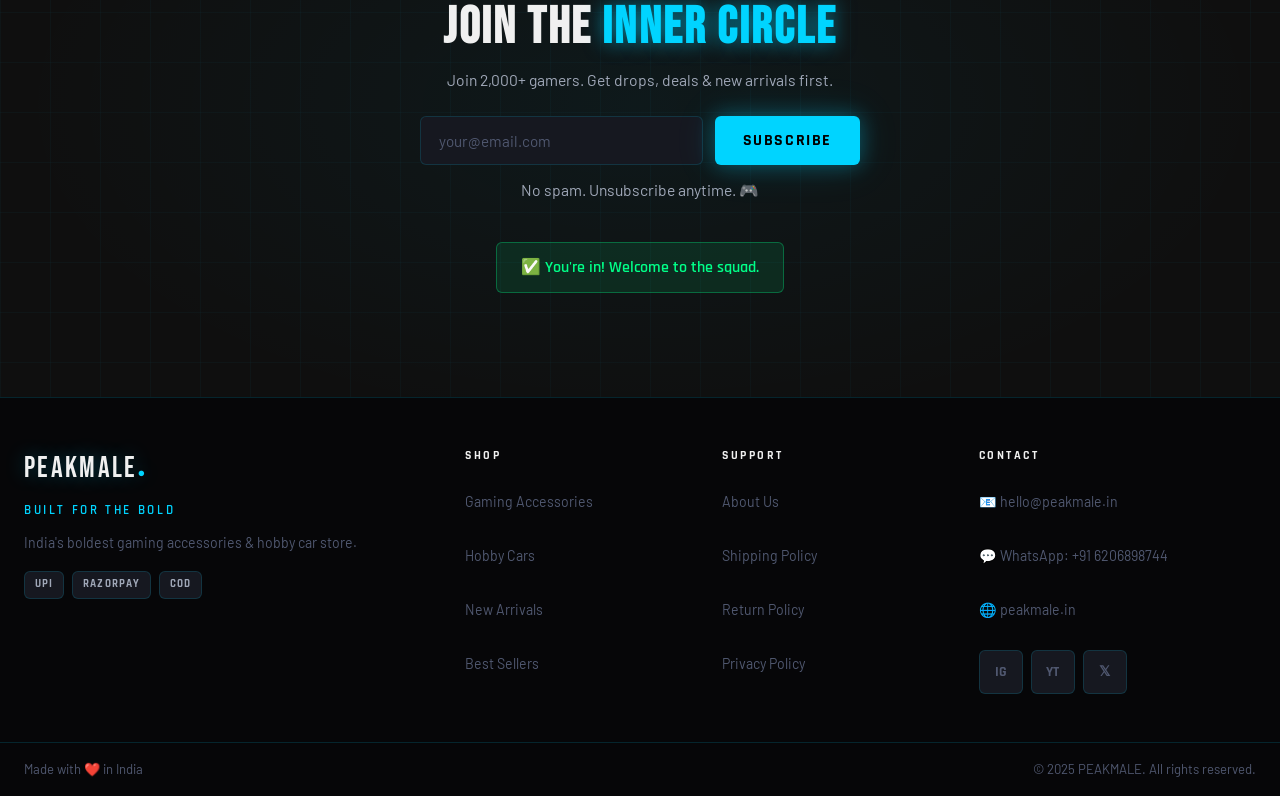
==== commit c8cdd7e5: "mobile-opt" ====
--- a/index.html
+++ b/index.html
@@ -5,19 +5,22 @@
   <meta name="viewport" content="width=device-width, initial-scale=1.0" />
   <title>PEAKMALE — Built for the Bold</title>
   <meta name="description" content="PEAKMALE — India's boldest gaming accessories and hobby RC/die-cast car store. 3D printed weapons, figurines, RC cars, and more." />
-  <link rel="icon" href="https://raw.githubusercontent.com/Maruf-788/pmimages/refs/heads/main/cropped_circle_image%20(1)%20(1)-photoaidcom-cropped.png">
+  <link rel="icon" href="https://raw.githubusercontent.com/Maruf-788/pmimages/refs/heads/main/cropped_circle_image%20(1)%20(1)-photoaidcom-cropped.png" />
   <link rel="preconnect" href="https://fonts.googleapis.com" />
   <link rel="preconnect" href="https://fonts.gstatic.com" crossorigin />
   <link href="https://fonts.googleapis.com/css2?family=Bebas+Neue&family=Rajdhani:wght@400;500;600;700&family=Barlow:ital,wght@0,400;0,500;0,600;1,400&display=swap" rel="stylesheet" />
   <link rel="stylesheet" href="style.css" />
+  <!-- EmailJS (for newsletter) -->
+  <script src="https://cdn.jsdelivr.net/npm/@emailjs/browser@3/dist/email.min.js"></script>
+  <script>(function(){ if(typeof emailjs !== 'undefined') emailjs.init('YOUR_EMAILJS_PUBLIC_KEY'); })();</script>
   <script type="application/ld+json">
-{
- "@context": "https://schema.org",
- "@type": "Organization",
- "url": "https://peakmale.in",
- "logo": "https://raw.githubusercontent.com/Maruf-788/pmimages/refs/heads/main/cropped_circle_image%20(1)%20(1)-photoaidcom-cropped.png"
-}
-</script>
+  {
+    "@context": "https://schema.org",
+    "@type": "Organization",
+    "url": "https://peakmale.in",
+    "logo": "https://raw.githubusercontent.com/Maruf-788/pmimages/refs/heads/main/cropped_circle_image%20(1)%20(1)-photoaidcom-cropped.png"
+  }
+  </script>
 </head>
 <body>
 
@@ -39,7 +42,7 @@
 
       <div class="nav-actions">
         <button class="cart-btn" id="cartBtn" aria-label="Open cart" aria-expanded="false">
-          <svg width="24" height="24" viewBox="0 0 24 24" fill="none" stroke="currentColor" stroke-width="2" aria-hidden="true">
+          <svg width="22" height="22" viewBox="0 0 24 24" fill="none" stroke="currentColor" stroke-width="2" aria-hidden="true">
             <path d="M6 2L3 6v14a2 2 0 002 2h14a2 2 0 002-2V6l-3-4z"/>
             <line x1="3" y1="6" x2="21" y2="6"/>
             <path d="M16 10a4 4 0 01-8 0"/>
@@ -70,11 +73,11 @@
       <div class="hero-ctas">
         <a href="#shop" class="btn btn-primary" aria-label="Shop gaming accessories">
           <span>Shop Gaming</span>
-          <svg width="18" height="18" viewBox="0 0 24 24" fill="none" stroke="currentColor" stroke-width="2.5" aria-hidden="true"><path d="M5 12h14M12 5l7 7-7 7"/></svg>
+          <svg width="16" height="16" viewBox="0 0 24 24" fill="none" stroke="currentColor" stroke-width="2.5" aria-hidden="true"><path d="M5 12h14M12 5l7 7-7 7"/></svg>
         </a>
-        <a href="#shop" class="btn btn-secondary" aria-label="Shop hobby cars">
+        <a href="#shop" class="btn btn-secondary" aria-label="Shop tech accessories">
           <span>Shop Tech</span>
-          <svg width="18" height="18" viewBox="0 0 24 24" fill="none" stroke="currentColor" stroke-width="2.5" aria-hidden="true"><path d="M5 12h14M12 5l7 7-7 7"/></svg>
+          <svg width="16" height="16" viewBox="0 0 24 24" fill="none" stroke="currentColor" stroke-width="2.5" aria-hidden="true"><path d="M5 12h14M12 5l7 7-7 7"/></svg>
         </a>
       </div>
       <div class="hero-stats" aria-label="Key statistics">
@@ -95,30 +98,18 @@
   <!-- ===================== MARQUEE ===================== -->
   <div class="marquee-strip" aria-label="Store highlights">
     <div class="marquee-track" aria-hidden="true">
-      <span>🚚 Free Shipping on ₹999+</span>
-      <span class="sep">◆</span>
-      <span>💸 COD Available</span>
-      <span class="sep">◆</span>
-      <span>🇮🇳 3D Printed in India</span>
-      <span class="sep">◆</span>
-      <span>🔄 7-Day Returns</span>
-      <span class="sep">◆</span>
-      <span>🎮 500+ Happy Customers</span>
-      <span class="sep">◆</span>
-      <span>⚡ Same Day Dispatch</span>
-      <span class="sep">◆</span>
-      <span>🚚 Free Shipping on ₹999+</span>
-      <span class="sep">◆</span>
-      <span>💸 COD Available</span>
-      <span class="sep">◆</span>
-      <span>🇮🇳 3D Printed in India</span>
-      <span class="sep">◆</span>
-      <span>🔄 7-Day Returns</span>
-      <span class="sep">◆</span>
-      <span>🎮 500+ Happy Customers</span>
-      <span class="sep">◆</span>
-      <span>⚡ Same Day Dispatch</span>
-      <span class="sep">◆</span>
+      <span>🚚 Free Shipping on ₹999+</span><span class="sep">◆</span>
+      <span>💸 COD Available</span><span class="sep">◆</span>
+      <span>🇮🇳 3D Printed in India</span><span class="sep">◆</span>
+      <span>🔄 7-Day Returns</span><span class="sep">◆</span>
+      <span>🎮 500+ Happy Customers</span><span class="sep">◆</span>
+      <span>⚡ Same Day Dispatch</span><span class="sep">◆</span>
+      <span>🚚 Free Shipping on ₹999+</span><span class="sep">◆</span>
+      <span>💸 COD Available</span><span class="sep">◆</span>
+      <span>🇮🇳 3D Printed in India</span><span class="sep">◆</span>
+      <span>🔄 7-Day Returns</span><span class="sep">◆</span>
+      <span>🎮 500+ Happy Customers</span><span class="sep">◆</span>
+      <span>⚡ Same Day Dispatch</span><span class="sep">◆</span>
     </div>
   </div>
 
@@ -130,7 +121,7 @@
         <p class="section-sub">Choose your battleground</p>
       </div>
       <div class="categories-grid">
-        <a href="#shop" class="cat-card" data-cat="gaming" aria-label="Shop Gaming Accessories" role="button">
+        <a href="#shop" class="cat-card" data-cat="gaming" aria-label="Shop Gaming Accessories">
           <div class="cat-bg-img" aria-hidden="true">
             <img src="https://images.unsplash.com/photo-1558618666-fcd25c85cd64?w=800&q=80" alt="" loading="lazy" />
           </div>
@@ -138,26 +129,25 @@
           <div class="cat-content">
             <div class="cat-icon" aria-hidden="true">⚔️</div>
             <h3>Gaming Accessories</h3>
-            <p>3D printed weapons, figurines & replicas</p>
+            <p>3D printed weapons, figurines &amp; replicas</p>
             <span class="cat-cta">EXPLORE →</span>
           </div>
           <div class="cat-glow" aria-hidden="true"></div>
         </a>
-         <a href="#shop" class="cat-card" data-cat="tech" aria-label="Shop Tech Accessories" role="button">
+
+        <a href="#shop" class="cat-card" data-cat="tech" aria-label="Shop Tech Accessories">
           <div class="cat-bg-img" aria-hidden="true">
             <img src="https://raw.githubusercontent.com/Maruf-788/pmimages/refs/heads/main/Tech%20Products%20(1).jpg" alt="" loading="lazy" />
           </div>
           <div class="cat-overlay" aria-hidden="true"></div>
           <div class="cat-content">
-            <div class="cat-icon" aria-hidden="true">⚔️</div>
+            <div class="cat-icon" aria-hidden="true">🔧</div>
             <h3>Tech Accessories</h3>
-            <p>Gadgets, Accessories & replicas</p>
+            <p>Gadgets, accessories &amp; upgrades</p>
             <span class="cat-cta">EXPLORE →</span>
           </div>
           <div class="cat-glow" aria-hidden="true"></div>
         </a>
-
-      
       </div>
     </div>
   </section>
@@ -173,7 +163,7 @@
       <div class="filter-tabs" role="tablist" aria-label="Product category filters">
         <button class="filter-tab active" data-filter="all" role="tab" aria-selected="true" aria-controls="productsGrid">All Products</button>
         <button class="filter-tab" data-filter="gaming" role="tab" aria-selected="false" aria-controls="productsGrid">⚔️ Gaming</button>
-        <button class="filter-tab" data-filter="tech" role="tab" aria-selected="false" aria-controls="productsGrid">🏎️ Tech</button>
+        <button class="filter-tab" data-filter="tech" role="tab" aria-selected="false" aria-controls="productsGrid">🔧 Tech</button>
       </div>
 
       <div class="products-grid" id="productsGrid" role="tabpanel" aria-label="Products">
@@ -213,7 +203,7 @@
         <p class="section-sub">Real talk from real gamers</p>
       </div>
       <div class="reviews-track" role="list" aria-label="Customer reviews">
-        <!-- Review 1 -->
+
         <article class="review-card" role="listitem">
           <div class="review-stars" aria-label="5 out of 5 stars">★★★★★</div>
           <p class="review-text">"The Minecraft Diamond Sword is insane quality. 3D printed so clean, the colour is perfect. My entire room setup is now gaming-core. Worth every rupee!"</p>
@@ -227,7 +217,6 @@
           </div>
         </article>
 
-        <!-- Review 2 -->
         <article class="review-card" role="listitem">
           <div class="review-stars" aria-label="5 out of 5 stars">★★★★★</div>
           <p class="review-text">"Got the Lamborghini die-cast. The detail on this thing is unreal. Metal body, opening doors — this is a proper collector's piece. Packaging was also top notch."</p>
@@ -241,7 +230,6 @@
           </div>
         </article>
 
-        <!-- Review 3 -->
         <article class="review-card" role="listitem">
           <div class="review-stars" aria-label="4 out of 5 stars">★★★★☆</div>
           <p class="review-text">"RC Drift Car is an absolute banger for the price. My friends and I drift it on the terrace every weekend. Battery life is solid and the controls are responsive."</p>
@@ -255,7 +243,6 @@
           </div>
         </article>
 
-        <!-- Review 4 -->
         <article class="review-card" role="listitem">
           <div class="review-stars" aria-label="5 out of 5 stars">★★★★★</div>
           <p class="review-text">"Cyberpunk Katana is a showstopper. Hung it on my wall and everyone who visits asks where I got it. PEAKMALE is the real deal — fast shipping too!"</p>
@@ -268,6 +255,7 @@
             <span class="verified-badge" aria-label="Verified buyer">✓ Verified</span>
           </div>
         </article>
+
       </div>
     </div>
   </section>
@@ -280,9 +268,9 @@
           <div class="about-eyebrow">OUR STORY</div>
           <h2 class="about-title" id="aboutHeading">WE ARE <span>PEAKMALE</span></h2>
           <p>An Indian brand built for the ones who are always ahead of the curve.</p>
-          <p>We started with a simple frustration — <strong> finding cool tech, gadgets, and gear in India </strong> meant either overpaying, waiting forever, or settling for less.</p>
+          <p>We started with a simple frustration — <strong>finding cool tech, gadgets, and gear in India</strong> meant either overpaying, waiting forever, or settling for less.</p>
           <p>So we built the store we always wished existed.</p>
-          <p>From the <strong>latest tech accessories to gadgets </strong>  that actually make life better, every product we carry is handpicked for people who care about quality, design, and value. We cut through the clutter so you don't have to.</p>
+          <p>From the <strong>latest tech accessories to gadgets</strong> that actually make life better, every product we carry is handpicked for people who care about quality, design, and value.</p>
           <p>Whether you're a gamer, a tech enthusiast, or just someone who loves owning things that work and look good — this is your place.</p>
           <p>Smart picks. Fair prices. Delivered to your door.</p>
           <a href="#shop" class="btn btn-primary">Shop Now →</a>
@@ -314,55 +302,37 @@
   </section>
 
   <!-- ===================== NEWSLETTER ===================== -->
- <section class="newsletter" id="contact">
-
-<div class="newsletter-bg"></div>
-
-<div class="container newsletter-inner">
-<div class="newsletter-content">
-
-<div class="newsletter-icon">⚡</div>
-
-<h2>JOIN THE <span>INNER CIRCLE</span></h2>
-
-<p>Join 2,000+ gamers. Get drops, deals & new arrivals first.</p>
-
-<div class="newsletter-form">
-
-<form id="newsletterForm">
-
-<input
-type="email"
-name="email"
-id="emailInput"
-class="newsletter-input"
-placeholder="your@email.com"
-required
->
-
-<button
-class="btn btn-primary"
-id="subscribeBtn"
-type="submit">
-SUBSCRIBE
-</button>
-
-</form>
-
-</div>
-
-<p class="newsletter-fine">
-No spam. Unsubscribe anytime. 🎮
-</p>
-
-<div class="newsletter-success" id="newsletterSuccess" hidden>
-✅ You're in! Welcome to the squad.
-</div>
-
-</div>
-</div>
-
-</section>
+  <section class="newsletter" id="contact" aria-labelledby="newsletterHeading">
+    <div class="newsletter-bg" aria-hidden="true"></div>
+    <div class="container newsletter-inner">
+      <div class="newsletter-content">
+        <div class="newsletter-icon" aria-hidden="true">⚡</div>
+        <h2 id="newsletterHeading">JOIN THE <span>INNER CIRCLE</span></h2>
+        <p>Join 2,000+ gamers. Get drops, deals &amp; new arrivals first.</p>
+        <div class="newsletter-form">
+          <form id="newsletterForm" style="display:contents">
+            <input
+              type="email"
+              name="email"
+              id="emailInput"
+              class="newsletter-input"
+              placeholder="your@email.com"
+              required
+              autocomplete="email"
+            />
+            <button class="btn btn-primary" id="subscribeBtn" type="submit">
+              SUBSCRIBE
+            </button>
+          </form>
+        </div>
+        <p class="newsletter-fine">No spam. Unsubscribe anytime. 🎮</p>
+        <div class="newsletter-success" id="newsletterSuccess" hidden>
+          ✅ You're in! Welcome to the squad.
+        </div>
+      </div>
+    </div>
+  </section>
+
   <!-- ===================== FOOTER ===================== -->
   <footer class="footer" role="contentinfo">
     <div class="footer-top">
@@ -378,7 +348,7 @@
           </div>
         </div>
 
-        <nav class="footer-links" aria-label="Footer navigation">
+        <nav class="footer-links" aria-label="Shop navigation">
           <h4>SHOP</h4>
           <ul role="list">
             <li><a href="#shop">Gaming Accessories</a></li>
@@ -406,9 +376,9 @@
             <a href="https://peakmale.in" aria-label="PEAKMALE website">🌐 peakmale.in</a>
           </address>
           <div class="social-links" aria-label="Social media">
-            <a href="#" class="social-link" aria-label="Follow us on Instagram">IG</a>
-            <a href="#" class="social-link" aria-label="Follow us on YouTube">YT</a>
-            <a href="#" class="social-link" aria-label="Follow us on Twitter">𝕏</a>
+            <a href="#" class="social-link" aria-label="Instagram">IG</a>
+            <a href="#" class="social-link" aria-label="YouTube">YT</a>
+            <a href="#" class="social-link" aria-label="Twitter / X">𝕏</a>
           </div>
         </div>
       </div>
@@ -423,19 +393,15 @@
   </footer>
 
   <!-- ===================== CART SIDEBAR ===================== -->
-  <aside class="cart-overlay" id="cartOverlay" aria-hidden="true" role="dialog" aria-modal="true" aria-label="Shopping cart"></aside>
-
-  <aside class="cart-sidebar" id="cartSidebar" aria-label="Shopping cart sidebar" aria-hidden="true">
+  <aside class="cart-overlay" id="cartOverlay" aria-hidden="true" role="dialog" aria-modal="true" aria-label="Shopping cart overlay"></aside>
+
+  <aside class="cart-sidebar" id="cartSidebar" aria-label="Shopping cart" aria-hidden="true">
     <div class="cart-header">
       <h2>YOUR CART <span class="cart-count-text" id="cartCountText">0 items</span></h2>
       <button class="cart-close" id="cartClose" aria-label="Close cart">✕</button>
     </div>
-    <div class="cart-items" id="cartItems" aria-live="polite">
-      <!-- Injected by JS -->
-    </div>
-    <div class="cart-footer" id="cartFooter">
-      <!-- Injected by JS -->
-    </div>
+    <div class="cart-items" id="cartItems" aria-live="polite"></div>
+    <div class="cart-footer" id="cartFooter"></div>
   </aside>
 
   <!-- ===================== TOAST ===================== -->
@@ -446,6 +412,5 @@
 emailjs.init("0Bait5beHSMbkPHuQ");
 </script>
   <script src="script.js"></script>
-  
 </body>
 </html>
--- a/style.css
+++ b/style.css
@@ -1,6 +1,7 @@
 /* =====================================================
    PEAKMALE — style.css
    Built for the Bold — Cyberpunk/Neon Dark Theme
+   Mobile-first, fully optimised
    ===================================================== */
 
 /* ==================== CSS VARIABLES ==================== */
@@ -9,12 +10,12 @@
   --bg-secondary: #0f0f0f;
   --bg-card: #111218;
   --bg-elevated: #161820;
-  --bg-glass: rgba(255, 255, 255, 0.04);
+  --bg-glass: rgba(255,255,255,0.04);
 
   --blue: #00d4ff;
   --blue-dim: #0099cc;
-  --blue-glow: rgba(0, 212, 255, 0.3);
-  --blue-glow-strong: rgba(0, 212, 255, 0.6);
+  --blue-glow: rgba(0,212,255,0.3);
+  --blue-glow-strong: rgba(0,212,255,0.6);
 
   --neon-green: #00ff88;
   --neon-purple: #b347ff;
@@ -24,8 +25,8 @@
   --text-secondary: #a0a8b8;
   --text-muted: #505870;
 
-  --border: rgba(0, 212, 255, 0.15);
-  --border-strong: rgba(0, 212, 255, 0.4);
+  --border: rgba(0,212,255,0.15);
+  --border-strong: rgba(0,212,255,0.4);
 
   --font-display: 'Bebas Neue', 'Rajdhani', sans-serif;
   --font-heading: 'Rajdhani', sans-serif;
@@ -39,15 +40,16 @@
   --space-sm: 16px;
   --space-md: 24px;
   --space-lg: 48px;
-  --space-xl: 80px;
-  --space-2xl: 120px;
-
-  --transition-fast: 0.2s cubic-bezier(0.4, 0, 0.2, 1);
-  --transition-base: 0.35s cubic-bezier(0.4, 0, 0.2, 1);
-  --transition-slow: 0.6s cubic-bezier(0.4, 0, 0.2, 1);
-
-  --nav-h: 70px;
+  --space-xl: 72px;
+  --space-2xl: 104px;
+
+  --transition-fast: 0.2s cubic-bezier(0.4,0,0.2,1);
+  --transition-base: 0.35s cubic-bezier(0.4,0,0.2,1);
+  --transition-slow: 0.6s cubic-bezier(0.4,0,0.2,1);
+
+  --nav-h: 64px;
   --max-w: 1280px;
+  --touch-target: 44px;
 }
 
 /* ==================== RESET & BASE ==================== */
@@ -60,6 +62,7 @@
 html {
   scroll-behavior: smooth;
   font-size: 16px;
+  -webkit-text-size-adjust: 100%;
 }
 
 body {
@@ -69,6 +72,7 @@
   line-height: 1.6;
   overflow-x: hidden;
   -webkit-font-smoothing: antialiased;
+  -moz-osx-font-smoothing: grayscale;
 }
 
 img {
@@ -81,29 +85,39 @@
   text-decoration: none;
 }
 
-ul {
-  list-style: none;
-}
+ul { list-style: none; }
 
 button {
   cursor: pointer;
   border: none;
   background: none;
   font-family: inherit;
+  -webkit-tap-highlight-color: transparent;
+}
+
+input, select, textarea {
+  -webkit-appearance: none;
+  appearance: none;
 }
 
 /* ==================== UTILITIES ==================== */
 .container {
   max-width: var(--max-w);
   margin: 0 auto;
-  padding: 0 var(--space-md);
-}
-
+  padding: 0 var(--space-sm);
+}
+
+@media (min-width: 640px) {
+  .container { padding: 0 var(--space-md); }
+}
+
+/* ==================== BUTTONS ==================== */
 .btn {
   display: inline-flex;
   align-items: center;
+  justify-content: center;
   gap: 8px;
-  padding: 14px 32px;
+  padding: 14px 28px;
   font-family: var(--font-heading);
   font-size: 1rem;
   font-weight: 700;
@@ -114,13 +128,15 @@
   cursor: pointer;
   position: relative;
   overflow: hidden;
+  min-height: var(--touch-target);
+  white-space: nowrap;
 }
 
 .btn::before {
   content: '';
   position: absolute;
   inset: 0;
-  background: linear-gradient(135deg, rgba(255,255,255,0.1), transparent);
+  background: linear-gradient(135deg,rgba(255,255,255,0.1),transparent);
   opacity: 0;
   transition: opacity var(--transition-fast);
 }
@@ -152,6 +168,7 @@
   transform: translateY(-2px);
 }
 
+/* ==================== SECTION HEADERS ==================== */
 .section-header {
   text-align: center;
   margin-bottom: var(--space-lg);
@@ -159,7 +176,7 @@
 
 .section-title {
   font-family: var(--font-display);
-  font-size: clamp(2.5rem, 5vw, 4rem);
+  font-size: clamp(2rem, 8vw, 4rem);
   letter-spacing: 0.04em;
   line-height: 1;
   color: var(--text-primary);
@@ -172,7 +189,7 @@
 
 .section-sub {
   font-family: var(--font-heading);
-  font-size: 1rem;
+  font-size: 0.9rem;
   color: var(--text-secondary);
   letter-spacing: 0.15em;
   text-transform: uppercase;
@@ -203,22 +220,26 @@
 }
 
 .navbar.scrolled {
-  background: rgba(10, 10, 10, 0.9);
+  background: rgba(10,10,10,0.95);
   backdrop-filter: blur(20px);
   -webkit-backdrop-filter: blur(20px);
   border-bottom: 1px solid var(--border);
-  box-shadow: 0 4px 30px rgba(0, 0, 0, 0.5);
+  box-shadow: 0 4px 30px rgba(0,0,0,0.5);
 }
 
 .nav-container {
   max-width: var(--max-w);
   margin: 0 auto;
-  padding: 0 var(--space-md);
+  padding: 0 var(--space-sm);
   height: 100%;
   display: flex;
   align-items: center;
   justify-content: space-between;
-  gap: var(--space-md);
+  gap: var(--space-sm);
+}
+
+@media (min-width: 640px) {
+  .nav-container { padding: 0 var(--space-md); }
 }
 
 .nav-logo {
@@ -226,20 +247,25 @@
   align-items: center;
   gap: 4px;
   text-decoration: none;
+  flex-shrink: 0;
 }
 
 .logo-text {
   font-family: var(--font-display);
-  font-size: 1.8rem;
+  font-size: 1.6rem;
   letter-spacing: 0.08em;
   color: var(--text-primary);
-  text-shadow: 0 0 20px var(--blue-glow), 0 0 40px rgba(0,212,255,0.2);
-  transition: text-shadow var(--transition-base);
+  text-shadow: 0 0 20px var(--blue-glow);
+  transition: all var(--transition-base);
+}
+
+@media (min-width: 480px) {
+  .logo-text { font-size: 1.8rem; }
 }
 
 .nav-logo:hover .logo-text {
-  text-shadow: 0 0 30px var(--blue-glow-strong), 0 0 60px var(--blue-glow);
-  color: var(--blue);
+  color: var(--blue);
+  text-shadow: 0 0 30px var(--blue-glow-strong);
 }
 
 .logo-dot {
@@ -269,12 +295,15 @@
   transition: color var(--transition-fast);
   position: relative;
   padding: 4px 0;
+  min-height: var(--touch-target);
+  display: flex;
+  align-items: center;
 }
 
 .nav-link::after {
   content: '';
   position: absolute;
-  bottom: -2px;
+  bottom: 0;
   left: 0;
   width: 0;
   height: 2px;
@@ -283,34 +312,32 @@
   transition: width var(--transition-base);
 }
 
-.nav-link:hover {
-  color: var(--blue);
-}
-
-.nav-link:hover::after {
-  width: 100%;
-}
+.nav-link:hover { color: var(--blue); }
+.nav-link:hover::after { width: 100%; }
 
 .nav-actions {
   display: flex;
   align-items: center;
-  gap: var(--space-sm);
+  gap: var(--space-xs);
 }
 
 .cart-btn {
   position: relative;
   color: var(--text-secondary);
   transition: color var(--transition-fast);
-  padding: 8px;
+  padding: 10px;
   border-radius: var(--radius-sm);
-}
-
-.cart-btn:hover {
-  color: var(--blue);
-}
+  min-width: var(--touch-target);
+  min-height: var(--touch-target);
+  display: flex;
+  align-items: center;
+  justify-content: center;
+}
+
+.cart-btn:hover { color: var(--blue); }
 
 .cart-btn.bump {
-  animation: cart-bump 0.4s cubic-bezier(0.36, 0.07, 0.19, 0.97);
+  animation: cart-bump 0.4s cubic-bezier(0.36,0.07,0.19,0.97);
 }
 
 @keyframes cart-bump {
@@ -321,8 +348,8 @@
 
 .cart-badge {
   position: absolute;
-  top: 0;
-  right: 0;
+  top: 2px;
+  right: 2px;
   background: var(--blue);
   color: #000;
   font-family: var(--font-heading);
@@ -334,7 +361,6 @@
   display: flex;
   align-items: center;
   justify-content: center;
-  line-height: 1;
   box-shadow: 0 0 8px var(--blue-glow);
   transition: transform var(--transition-fast);
 }
@@ -343,8 +369,12 @@
   display: none;
   flex-direction: column;
   gap: 5px;
-  padding: 8px;
+  padding: 10px;
   border-radius: var(--radius-sm);
+  min-width: var(--touch-target);
+  min-height: var(--touch-target);
+  align-items: center;
+  justify-content: center;
 }
 
 .hamburger span {
@@ -363,6 +393,7 @@
 /* ==================== HERO ==================== */
 .hero {
   position: relative;
+  min-height: 100svh;
   min-height: 100vh;
   display: flex;
   align-items: center;
@@ -375,8 +406,8 @@
   position: absolute;
   inset: 0;
   background-image:
-    linear-gradient(rgba(0, 212, 255, 0.04) 1px, transparent 1px),
-    linear-gradient(90deg, rgba(0, 212, 255, 0.04) 1px, transparent 1px);
+    linear-gradient(rgba(0,212,255,0.04) 1px, transparent 1px),
+    linear-gradient(90deg, rgba(0,212,255,0.04) 1px, transparent 1px);
   background-size: 60px 60px;
   animation: grid-drift 20s linear infinite;
 }
@@ -390,11 +421,8 @@
   position: absolute;
   inset: 0;
   background: repeating-linear-gradient(
-    0deg,
-    transparent,
-    transparent 2px,
-    rgba(0, 0, 0, 0.08) 2px,
-    rgba(0, 0, 0, 0.08) 4px
+    0deg, transparent, transparent 2px,
+    rgba(0,0,0,0.06) 2px, rgba(0,0,0,0.06) 4px
   );
   pointer-events: none;
   z-index: 1;
@@ -424,14 +452,13 @@
   100% { transform: translateY(-10vh) scale(1); opacity: 0; }
 }
 
-/* Radial gradient overlays */
 .hero::before {
   content: '';
   position: absolute;
   inset: 0;
   background:
-    radial-gradient(ellipse 60% 50% at 20% 50%, rgba(0, 212, 255, 0.08) 0%, transparent 70%),
-    radial-gradient(ellipse 40% 60% at 80% 30%, rgba(179, 71, 255, 0.06) 0%, transparent 60%);
+    radial-gradient(ellipse 60% 50% at 20% 50%, rgba(0,212,255,0.08) 0%, transparent 70%),
+    radial-gradient(ellipse 40% 60% at 80% 30%, rgba(179,71,255,0.06) 0%, transparent 60%);
   z-index: 1;
 }
 
@@ -439,47 +466,48 @@
   position: relative;
   z-index: 2;
   text-align: center;
-  padding: var(--space-md);
+  padding: var(--space-md) var(--space-sm);
   max-width: 900px;
+  width: 100%;
 }
 
 .hero-badge {
   display: inline-block;
   font-family: var(--font-heading);
-  font-size: 0.8rem;
+  font-size: 0.75rem;
   font-weight: 600;
-  letter-spacing: 0.2em;
+  letter-spacing: 0.15em;
   text-transform: uppercase;
   color: var(--blue);
   border: 1px solid var(--border-strong);
-  padding: 6px 16px;
+  padding: 6px 14px;
   border-radius: 100px;
-  background: rgba(0, 212, 255, 0.06);
-  margin-bottom: 24px;
+  background: rgba(0,212,255,0.06);
+  margin-bottom: 20px;
   animation: badge-in 0.6s ease both;
   box-shadow: 0 0 15px var(--blue-glow) inset;
 }
 
 .hero-title {
   font-family: var(--font-display);
-  font-size: clamp(4rem, 12vw, 10rem);
+  font-size: clamp(3.5rem, 15vw, 10rem);
   line-height: 0.9;
   letter-spacing: 0.02em;
-  margin-bottom: 28px;
+  margin-bottom: 24px;
   text-transform: uppercase;
 }
 
 .hero-title .line1 {
   display: block;
   color: var(--text-primary);
-  animation: slide-up 0.8s cubic-bezier(0.2, 0.8, 0.2, 1) 0.2s both;
+  animation: slide-up 0.8s cubic-bezier(0.2,0.8,0.2,1) 0.2s both;
 }
 
 .hero-title .line2 {
   display: block;
   color: var(--blue);
   text-shadow: 0 0 40px var(--blue-glow-strong), 0 0 80px rgba(0,212,255,0.3);
-  animation: slide-up 0.8s cubic-bezier(0.2, 0.8, 0.2, 1) 0.4s both;
+  animation: slide-up 0.8s cubic-bezier(0.2,0.8,0.2,1) 0.4s both;
 }
 
 .hero-title em {
@@ -490,29 +518,36 @@
 }
 
 .hero-sub {
-  font-size: clamp(0.95rem, 2vw, 1.15rem);
+  font-size: clamp(0.9rem, 2.5vw, 1.1rem);
   color: var(--text-secondary);
-  max-width: 550px;
-  margin: 0 auto 36px;
+  max-width: 520px;
+  margin: 0 auto 32px;
   line-height: 1.8;
-  animation: slide-up 0.8s cubic-bezier(0.2, 0.8, 0.2, 1) 0.6s both;
+  animation: slide-up 0.8s cubic-bezier(0.2,0.8,0.2,1) 0.6s both;
 }
 
 .hero-ctas {
   display: flex;
-  gap: var(--space-sm);
+  gap: 12px;
   justify-content: center;
   flex-wrap: wrap;
-  margin-bottom: 48px;
-  animation: slide-up 0.8s cubic-bezier(0.2, 0.8, 0.2, 1) 0.8s both;
+  margin-bottom: 40px;
+  animation: slide-up 0.8s cubic-bezier(0.2,0.8,0.2,1) 0.8s both;
+}
+
+.hero-ctas .btn {
+  flex: 1;
+  max-width: 220px;
+  min-width: 160px;
 }
 
 .hero-stats {
   display: flex;
   align-items: center;
   justify-content: center;
-  gap: 32px;
-  animation: slide-up 0.8s cubic-bezier(0.2, 0.8, 0.2, 1) 1s both;
+  gap: 24px;
+  flex-wrap: wrap;
+  animation: slide-up 0.8s cubic-bezier(0.2,0.8,0.2,1) 1s both;
 }
 
 .hero-stats .stat {
@@ -524,13 +559,13 @@
 
 .hero-stats .stat strong {
   font-family: var(--font-display);
-  font-size: 1.8rem;
+  font-size: 1.6rem;
   color: var(--blue);
   text-shadow: 0 0 15px var(--blue-glow);
 }
 
 .hero-stats .stat span {
-  font-size: 0.75rem;
+  font-size: 0.7rem;
   letter-spacing: 0.1em;
   text-transform: uppercase;
   color: var(--text-muted);
@@ -538,13 +573,13 @@
 
 .stat-divider {
   width: 1px;
-  height: 40px;
+  height: 36px;
   background: var(--border);
 }
 
 .hero-scroll-hint {
   position: absolute;
-  bottom: 30px;
+  bottom: 24px;
   left: 50%;
   transform: translateX(-50%);
   display: flex;
@@ -557,14 +592,14 @@
 
 .hero-scroll-hint span {
   font-family: var(--font-heading);
-  font-size: 0.65rem;
+  font-size: 0.6rem;
   letter-spacing: 0.3em;
   color: var(--text-muted);
 }
 
 .scroll-line {
   width: 1px;
-  height: 40px;
+  height: 36px;
   background: linear-gradient(to bottom, var(--blue), transparent);
   animation: scroll-pulse 2s ease-in-out infinite;
 }
@@ -587,7 +622,7 @@
 /* ==================== MARQUEE ==================== */
 .marquee-strip {
   background: var(--blue);
-  padding: 12px 0;
+  padding: 11px 0;
   overflow: hidden;
   position: relative;
   z-index: 10;
@@ -595,24 +630,23 @@
 
 .marquee-track {
   display: flex;
-  gap: 0;
   width: max-content;
-  animation: marquee-scroll 30s linear infinite;
+  animation: marquee-scroll 28s linear infinite;
 }
 
 .marquee-track span {
   font-family: var(--font-heading);
-  font-size: 0.85rem;
+  font-size: 0.82rem;
   font-weight: 600;
   letter-spacing: 0.08em;
   text-transform: uppercase;
   color: #000;
-  padding: 0 20px;
+  padding: 0 18px;
   white-space: nowrap;
 }
 
 .marquee-track .sep {
-  color: rgba(0,0,0,0.4);
+  color: rgba(0,0,0,0.35);
   padding: 0 4px;
 }
 
@@ -629,15 +663,22 @@
 
 .categories-grid {
   display: grid;
-  grid-template-columns: 1fr 1fr;
-  gap: var(--space-md);
+  grid-template-columns: 1fr;
+  gap: var(--space-sm);
+}
+
+@media (min-width: 600px) {
+  .categories-grid {
+    grid-template-columns: 1fr 1fr;
+    gap: var(--space-md);
+  }
 }
 
 .cat-card {
   position: relative;
   border-radius: var(--radius-lg);
   overflow: hidden;
-  min-height: 380px;
+  min-height: 260px;
   display: flex;
   align-items: flex-end;
   cursor: pointer;
@@ -646,20 +687,24 @@
   text-decoration: none;
 }
 
-.cat-card:hover {
-  border-color: var(--blue);
-  box-shadow: 0 0 40px var(--blue-glow), 0 20px 60px rgba(0,0,0,0.5);
-  transform: translateY(-6px);
+@media (min-width: 600px) {
+  .cat-card { min-height: 340px; }
+}
+
+@media (hover: hover) {
+  .cat-card:hover {
+    border-color: var(--blue);
+    box-shadow: 0 0 40px var(--blue-glow), 0 20px 60px rgba(0,0,0,0.5);
+    transform: translateY(-4px);
+  }
+  .cat-card:hover .cat-bg-img { transform: scale(1.06); }
+  .cat-card:hover .cat-glow { opacity: 1; }
 }
 
 .cat-bg-img {
   position: absolute;
   inset: 0;
   transition: transform var(--transition-slow);
-}
-
-.cat-card:hover .cat-bg-img {
-  transform: scale(1.08);
 }
 
 .cat-bg-img img {
@@ -672,39 +717,39 @@
 .cat-overlay {
   position: absolute;
   inset: 0;
-  background: linear-gradient(to top, rgba(0,0,0,0.85) 0%, transparent 60%);
+  background: linear-gradient(to top, rgba(0,0,0,0.9) 0%, transparent 60%);
 }
 
 .cat-content {
   position: relative;
   z-index: 2;
-  padding: var(--space-lg) var(--space-md);
+  padding: var(--space-md);
   width: 100%;
 }
 
 .cat-icon {
-  font-size: 2.5rem;
-  margin-bottom: 12px;
+  font-size: 2rem;
+  margin-bottom: 10px;
   display: block;
 }
 
 .cat-content h3 {
   font-family: var(--font-display);
-  font-size: clamp(1.8rem, 3vw, 2.4rem);
+  font-size: clamp(1.6rem, 4vw, 2.2rem);
   letter-spacing: 0.04em;
   color: var(--text-primary);
-  margin-bottom: 8px;
+  margin-bottom: 6px;
 }
 
 .cat-content p {
   color: var(--text-secondary);
-  font-size: 0.9rem;
-  margin-bottom: 16px;
+  font-size: 0.88rem;
+  margin-bottom: 12px;
 }
 
 .cat-cta {
   font-family: var(--font-heading);
-  font-size: 0.85rem;
+  font-size: 0.82rem;
   font-weight: 700;
   letter-spacing: 0.15em;
   text-transform: uppercase;
@@ -721,37 +766,47 @@
   pointer-events: none;
 }
 
-.cat-card:hover .cat-glow {
-  opacity: 1;
-}
-
 /* ==================== SHOP / PRODUCTS ==================== */
 .shop {
   padding: var(--space-2xl) 0;
   background: var(--bg-primary);
 }
 
+/* Scrollable filter tabs on mobile */
 .filter-tabs {
   display: flex;
-  justify-content: center;
-  gap: var(--space-xs);
+  justify-content: flex-start;
+  gap: 8px;
   margin-bottom: var(--space-lg);
-  flex-wrap: wrap;
+  overflow-x: auto;
+  -webkit-overflow-scrolling: touch;
+  scrollbar-width: none;
+  padding-bottom: 4px;
+  padding-left: 2px;
+}
+
+.filter-tabs::-webkit-scrollbar { display: none; }
+
+@media (min-width: 480px) {
+  .filter-tabs { justify-content: center; }
 }
 
 .filter-tab {
   font-family: var(--font-heading);
-  font-size: 0.9rem;
+  font-size: 0.88rem;
   font-weight: 600;
-  letter-spacing: 0.08em;
+  letter-spacing: 0.06em;
   text-transform: uppercase;
   color: var(--text-secondary);
-  padding: 10px 24px;
+  padding: 10px 20px;
   border-radius: 100px;
   border: 1px solid var(--border);
   background: transparent;
   cursor: pointer;
   transition: all var(--transition-fast);
+  white-space: nowrap;
+  flex-shrink: 0;
+  min-height: var(--touch-target);
 }
 
 .filter-tab:hover {
@@ -767,10 +822,29 @@
   box-shadow: 0 0 15px var(--blue-glow);
 }
 
+/* Products grid — 2 cols on mobile, scales up */
 .products-grid {
   display: grid;
-  grid-template-columns: repeat(auto-fill, minmax(260px, 1fr));
-  gap: var(--space-md);
+  grid-template-columns: repeat(2, 1fr);
+  gap: 12px;
+}
+
+@media (min-width: 640px) {
+  .products-grid {
+    grid-template-columns: repeat(2, 1fr);
+    gap: var(--space-sm);
+  }
+}
+
+@media (min-width: 900px) {
+  .products-grid {
+    grid-template-columns: repeat(3, 1fr);
+    gap: var(--space-md);
+  }
+}
+
+@media (min-width: 1200px) {
+  .products-grid { grid-template-columns: repeat(4, 1fr); }
 }
 
 /* Product Card */
@@ -785,6 +859,8 @@
   flex-direction: column;
   opacity: 0;
   transform: translateY(30px);
+  backdrop-filter: blur(8px);
+  -webkit-backdrop-filter: blur(8px);
 }
 
 .product-card.visible {
@@ -792,10 +868,15 @@
   transform: translateY(0);
 }
 
-.product-card:hover {
-  border-color: var(--blue);
-  box-shadow: 0 0 30px var(--blue-glow), 0 10px 40px rgba(0,0,0,0.4);
-  transform: translateY(-6px);
+@media (hover: hover) {
+  .product-card:hover {
+    border-color: var(--blue);
+    box-shadow: 0 0 30px var(--blue-glow), 0 10px 40px rgba(0,0,0,0.4);
+    transform: translateY(-4px);
+  }
+  .product-card:hover .product-img-wrap img { transform: scale(1.06); }
+  .product-card:hover .product-overlay { opacity: 1; }
+  .product-card:hover .quick-add { transform: scale(1); }
 }
 
 .product-img-wrap {
@@ -812,14 +893,10 @@
   transition: transform var(--transition-slow);
 }
 
-.product-card:hover .product-img-wrap img {
-  transform: scale(1.08);
-}
-
 .product-overlay {
   position: absolute;
   inset: 0;
-  background: rgba(0, 0, 0, 0.75);
+  background: rgba(0,0,0,0.75);
   display: flex;
   align-items: center;
   justify-content: center;
@@ -828,30 +905,26 @@
   backdrop-filter: blur(4px);
 }
 
-.product-card:hover .product-overlay {
-  opacity: 1;
+/* On touch screens, hide overlay — bottom button handles add-to-cart */
+@media (hover: none) {
+  .product-overlay { display: none; }
 }
 
 .quick-add {
   font-family: var(--font-heading);
-  font-size: 0.85rem;
+  font-size: 0.82rem;
   font-weight: 700;
-  letter-spacing: 0.12em;
+  letter-spacing: 0.1em;
   text-transform: uppercase;
   color: #000;
   background: var(--blue);
-  padding: 12px 24px;
+  padding: 12px 20px;
   border-radius: var(--radius-sm);
   border: none;
   cursor: pointer;
   box-shadow: 0 0 20px var(--blue-glow);
-  transition: all var(--transition-fast);
   transform: scale(0.9);
   transition: transform var(--transition-fast), box-shadow var(--transition-fast);
-}
-
-.product-card:hover .quick-add {
-  transform: scale(1);
 }
 
 .quick-add:hover {
@@ -861,55 +934,75 @@
 
 .product-cat-badge {
   position: absolute;
-  top: 12px;
-  left: 12px;
-  font-family: var(--font-heading);
-  font-size: 0.65rem;
+  top: 10px;
+  left: 10px;
+  font-family: var(--font-heading);
+  font-size: 0.6rem;
   font-weight: 700;
-  letter-spacing: 0.12em;
+  letter-spacing: 0.1em;
   text-transform: uppercase;
-  padding: 4px 10px;
+  padding: 3px 8px;
   border-radius: 100px;
   z-index: 1;
 }
 
 .product-cat-badge.gaming {
-  background: rgba(179, 71, 255, 0.2);
+  background: rgba(179,71,255,0.2);
   color: var(--neon-purple);
-  border: 1px solid rgba(179, 71, 255, 0.4);
-}
-
-.product-cat-badge.cars {
-  background: rgba(0, 212, 255, 0.15);
+  border: 1px solid rgba(179,71,255,0.4);
+}
+
+.product-cat-badge.cars,
+.product-cat-badge.tech {
+  background: rgba(0,212,255,0.15);
   color: var(--blue);
   border: 1px solid var(--border-strong);
 }
 
 .product-info {
-  padding: var(--space-sm);
+  padding: 12px;
   flex: 1;
   display: flex;
   flex-direction: column;
-  gap: 8px;
+  gap: 6px;
+}
+
+@media (min-width: 640px) {
+  .product-info { padding: var(--space-sm); gap: 8px; }
 }
 
 .product-name {
   font-family: var(--font-heading);
-  font-size: 1.05rem;
+  font-size: 0.88rem;
   font-weight: 700;
   color: var(--text-primary);
   line-height: 1.3;
 }
 
+@media (min-width: 640px) {
+  .product-name { font-size: 1rem; }
+}
+
+.product-desc {
+  font-size: 0.78rem;
+  color: var(--text-muted);
+  line-height: 1.5;
+  display: none;
+}
+
+@media (min-width: 480px) {
+  .product-desc { display: block; }
+}
+
 .product-rating {
   color: #ffc107;
-  font-size: 0.85rem;
+  font-size: 0.8rem;
   letter-spacing: 2px;
 }
 
 .product-rating-count {
   color: var(--text-muted);
-  font-size: 0.75rem;
+  font-size: 0.72rem;
   margin-left: 4px;
 }
 
@@ -920,49 +1013,63 @@
   margin-top: auto;
   padding-top: 8px;
   border-top: 1px solid var(--border);
+  gap: 6px;
 }
 
 .product-price {
   font-family: var(--font-display);
-  font-size: 1.4rem;
+  font-size: 1.25rem;
   color: var(--blue);
   text-shadow: 0 0 10px var(--blue-glow);
   letter-spacing: 0.02em;
+  flex-shrink: 0;
+}
+
+@media (min-width: 640px) {
+  .product-price { font-size: 1.4rem; }
 }
 
 .add-to-cart {
   font-family: var(--font-heading);
-  font-size: 0.75rem;
+  font-size: 0.72rem;
   font-weight: 700;
-  letter-spacing: 0.08em;
+  letter-spacing: 0.06em;
   text-transform: uppercase;
   color: #000;
   background: var(--blue);
-  padding: 8px 16px;
+  padding: 8px 12px;
   border-radius: var(--radius-sm);
   border: none;
   cursor: pointer;
   transition: all var(--transition-fast);
   white-space: nowrap;
+  min-height: 36px;
+  flex-shrink: 0;
+}
+
+@media (min-width: 640px) {
+  .add-to-cart {
+    font-size: 0.75rem;
+    padding: 8px 16px;
+  }
 }
 
 .add-to-cart:hover {
   background: #1adeff;
   box-shadow: 0 0 15px var(--blue-glow);
-  transform: scale(1.05);
 }
 
 /* ==================== OFFERS BANNER ==================== */
 .offers-banner {
   position: relative;
-  padding: var(--space-xl) 0;
+  padding: var(--space-lg) 0;
   overflow: hidden;
 }
 
 .offers-bg {
   position: absolute;
   inset: 0;
-  background: linear-gradient(135deg, #080c12 0%, #0d1520 50%, #080c12 100%);
+  background: linear-gradient(135deg,#080c12 0%,#0d1520 50%,#080c12 100%);
   z-index: 0;
 }
 
@@ -970,8 +1077,7 @@
   content: '';
   position: absolute;
   inset: 0;
-  background:
-    radial-gradient(ellipse 60% 80% at 50% 50%, rgba(0, 212, 255, 0.08) 0%, transparent 70%);
+  background: radial-gradient(ellipse 60% 80% at 50% 50%, rgba(0,212,255,0.08) 0%, transparent 70%);
   animation: offer-pulse 3s ease-in-out infinite;
 }
 
@@ -980,8 +1086,8 @@
   position: absolute;
   inset: 0;
   background-image:
-    linear-gradient(rgba(0, 212, 255, 0.03) 1px, transparent 1px),
-    linear-gradient(90deg, rgba(0, 212, 255, 0.03) 1px, transparent 1px);
+    linear-gradient(rgba(0,212,255,0.03) 1px, transparent 1px),
+    linear-gradient(90deg, rgba(0,212,255,0.03) 1px, transparent 1px);
   background-size: 40px 40px;
 }
 
@@ -994,21 +1100,30 @@
   position: relative;
   z-index: 1;
   display: flex;
-  align-items: center;
-  justify-content: space-between;
-  gap: var(--space-lg);
-  flex-wrap: wrap;
+  flex-direction: column;
+  align-items: center;
+  gap: var(--space-md);
+  text-align: center;
+}
+
+@media (min-width: 768px) {
+  .offers-inner {
+    flex-direction: row;
+    justify-content: space-between;
+    text-align: left;
+  }
 }
 
 .offer-text {
   display: flex;
   align-items: center;
-  gap: var(--space-md);
+  gap: var(--space-sm);
 }
 
 .offer-fire {
-  font-size: 3rem;
+  font-size: 2.5rem;
   animation: fire-shake 0.5s ease-in-out infinite alternate;
+  flex-shrink: 0;
 }
 
 @keyframes fire-shake {
@@ -1018,23 +1133,22 @@
 
 .offer-headline {
   font-family: var(--font-display);
-  font-size: clamp(2rem, 4vw, 3.5rem);
+  font-size: clamp(1.8rem, 6vw, 3.2rem);
   letter-spacing: 0.04em;
   color: var(--text-primary);
   line-height: 1;
-  text-shadow: 0 0 30px rgba(255,255,255,0.1);
 }
 
 .offer-sub {
   color: var(--text-secondary);
-  font-size: 1rem;
+  font-size: 0.95rem;
   margin-top: 6px;
 }
 
 .offer-code {
   color: var(--blue);
   font-family: var(--font-heading);
-  font-size: 1.1rem;
+  font-size: 1.05rem;
   font-weight: 700;
   letter-spacing: 0.1em;
   background: rgba(0,212,255,0.1);
@@ -1047,42 +1161,53 @@
 .countdown {
   display: flex;
   align-items: center;
-  gap: 12px;
+  gap: 8px;
+  flex-shrink: 0;
 }
 
 .count-unit {
   display: flex;
   flex-direction: column;
   align-items: center;
-  gap: 4px;
+  gap: 3px;
   background: var(--bg-elevated);
   border: 1px solid var(--border);
   border-radius: var(--radius-sm);
-  padding: 16px 20px;
-  min-width: 72px;
-  box-shadow: 0 0 20px rgba(0,0,0,0.3);
+  padding: 12px 14px;
+  min-width: 58px;
+}
+
+@media (min-width: 480px) {
+  .count-unit {
+    padding: 14px 18px;
+    min-width: 68px;
+  }
 }
 
 .count-num {
   font-family: var(--font-display);
-  font-size: 2.2rem;
+  font-size: 1.8rem;
   color: var(--blue);
   text-shadow: 0 0 20px var(--blue-glow);
   line-height: 1;
   letter-spacing: 0.04em;
 }
 
+@media (min-width: 480px) {
+  .count-num { font-size: 2.2rem; }
+}
+
 .count-label {
   font-family: var(--font-heading);
-  font-size: 0.65rem;
-  letter-spacing: 0.15em;
+  font-size: 0.6rem;
+  letter-spacing: 0.12em;
   color: var(--text-muted);
   text-transform: uppercase;
 }
 
 .count-sep {
   font-family: var(--font-display);
-  font-size: 1.8rem;
+  font-size: 1.5rem;
   color: var(--blue);
   opacity: 0.6;
   animation: blink-sep 1s step-end infinite;
@@ -1101,8 +1226,16 @@
 
 .reviews-track {
   display: grid;
-  grid-template-columns: repeat(auto-fill, minmax(260px, 1fr));
-  gap: var(--space-md);
+  grid-template-columns: 1fr;
+  gap: var(--space-sm);
+}
+
+@media (min-width: 600px) {
+  .reviews-track { grid-template-columns: repeat(2, 1fr); }
+}
+
+@media (min-width: 900px) {
+  .reviews-track { grid-template-columns: repeat(auto-fill, minmax(260px, 1fr)); }
 }
 
 .review-card {
@@ -1118,10 +1251,12 @@
   -webkit-backdrop-filter: blur(10px);
 }
 
-.review-card:hover {
-  border-color: var(--border-strong);
-  box-shadow: 0 0 20px var(--blue-glow);
-  transform: translateY(-4px);
+@media (hover: hover) {
+  .review-card:hover {
+    border-color: var(--border-strong);
+    box-shadow: 0 0 20px var(--blue-glow);
+    transform: translateY(-4px);
+  }
 }
 
 .review-stars {
@@ -1134,7 +1269,7 @@
   color: var(--text-secondary);
   font-style: italic;
   line-height: 1.7;
-  font-size: 0.95rem;
+  font-size: 0.92rem;
   flex: 1;
 }
 
@@ -1164,25 +1299,26 @@
   display: block;
   font-family: var(--font-heading);
   font-weight: 700;
-  font-size: 0.95rem;
+  font-size: 0.92rem;
 }
 
 .review-author span {
   color: var(--text-muted);
-  font-size: 0.8rem;
+  font-size: 0.78rem;
 }
 
 .verified-badge {
   margin-left: auto;
   font-family: var(--font-heading);
-  font-size: 0.7rem;
+  font-size: 0.68rem;
   font-weight: 600;
   letter-spacing: 0.05em;
   color: var(--neon-green);
-  background: rgba(0, 255, 136, 0.1);
-  border: 1px solid rgba(0, 255, 136, 0.3);
+  background: rgba(0,255,136,0.1);
+  border: 1px solid rgba(0,255,136,0.3);
   padding: 3px 8px;
   border-radius: 100px;
+  white-space: nowrap;
 }
 
 /* ==================== ABOUT ==================== */
@@ -1206,27 +1342,34 @@
 
 .about-grid {
   display: grid;
-  grid-template-columns: 1fr 1fr;
-  gap: var(--space-xl);
-  align-items: center;
+  grid-template-columns: 1fr;
+  gap: var(--space-lg);
+}
+
+@media (min-width: 768px) {
+  .about-grid {
+    grid-template-columns: 1fr 1fr;
+    gap: var(--space-xl);
+    align-items: center;
+  }
 }
 
 .about-eyebrow {
   font-family: var(--font-heading);
-  font-size: 0.75rem;
+  font-size: 0.72rem;
   font-weight: 700;
   letter-spacing: 0.3em;
   text-transform: uppercase;
   color: var(--blue);
-  margin-bottom: 12px;
+  margin-bottom: 10px;
 }
 
 .about-title {
   font-family: var(--font-display);
-  font-size: clamp(2.5rem, 5vw, 4rem);
+  font-size: clamp(2rem, 8vw, 3.5rem);
   letter-spacing: 0.04em;
   line-height: 1;
-  margin-bottom: 24px;
+  margin-bottom: 20px;
 }
 
 .about-title span {
@@ -1237,17 +1380,12 @@
 .about-text p {
   color: var(--text-secondary);
   line-height: 1.8;
-  margin-bottom: 16px;
-  font-size: 1rem;
-}
-
-.about-text p strong {
-  color: var(--blue);
-}
-
-.about-text .btn {
-  margin-top: 8px;
-}
+  margin-bottom: 14px;
+  font-size: 0.98rem;
+}
+
+.about-text p strong { color: var(--blue); }
+.about-text .btn { margin-top: 8px; }
 
 .about-stats {
   display: grid;
@@ -1268,15 +1406,17 @@
   overflow: hidden;
 }
 
-.stat-box:hover {
-  border-color: var(--blue);
-  box-shadow: 0 0 20px var(--blue-glow);
-  transform: translateY(-3px);
+@media (hover: hover) {
+  .stat-box:hover {
+    border-color: var(--blue);
+    box-shadow: 0 0 20px var(--blue-glow);
+    transform: translateY(-3px);
+  }
 }
 
 .stat-num {
   font-family: var(--font-display);
-  font-size: 2.2rem;
+  font-size: 2rem;
   color: var(--blue);
   text-shadow: 0 0 15px var(--blue-glow);
   letter-spacing: 0.04em;
@@ -1285,7 +1425,7 @@
 
 .stat-label {
   font-family: var(--font-heading);
-  font-size: 0.8rem;
+  font-size: 0.78rem;
   font-weight: 600;
   letter-spacing: 0.08em;
   text-transform: uppercase;
@@ -1321,8 +1461,8 @@
   position: absolute;
   inset: 0;
   background-image:
-    linear-gradient(rgba(0, 212, 255, 0.03) 1px, transparent 1px),
-    linear-gradient(90deg, rgba(0, 212, 255, 0.03) 1px, transparent 1px);
+    linear-gradient(rgba(0,212,255,0.03) 1px, transparent 1px),
+    linear-gradient(90deg, rgba(0,212,255,0.03) 1px, transparent 1px);
   background-size: 50px 50px;
 }
 
@@ -1332,24 +1472,25 @@
 }
 
 .newsletter-content {
-  max-width: 560px;
+  max-width: 520px;
   margin: 0 auto;
   text-align: center;
+  padding: 0 var(--space-xs);
 }
 
 .newsletter-icon {
-  font-size: 3rem;
-  margin-bottom: 16px;
+  font-size: 2.8rem;
+  margin-bottom: 14px;
   display: block;
   filter: drop-shadow(0 0 15px var(--blue));
 }
 
 .newsletter-content h2 {
   font-family: var(--font-display);
-  font-size: clamp(2rem, 5vw, 3.5rem);
+  font-size: clamp(1.8rem, 7vw, 3.2rem);
   letter-spacing: 0.04em;
   line-height: 1;
-  margin-bottom: 16px;
+  margin-bottom: 14px;
 }
 
 .newsletter-content h2 span {
@@ -1359,18 +1500,23 @@
 
 .newsletter-content > p {
   color: var(--text-secondary);
-  font-size: 1rem;
-  margin-bottom: 28px;
+  font-size: 0.98rem;
+  margin-bottom: 24px;
 }
 
 .newsletter-form {
   display: flex;
+  flex-direction: column;
   gap: 12px;
-  max-width: 460px;
+  max-width: 440px;
   margin: 0 auto 12px;
 }
 
-.newsletter-form input {
+@media (min-width: 520px) {
+  .newsletter-form { flex-direction: row; }
+}
+
+.newsletter-input {
   flex: 1;
   background: var(--bg-elevated);
   border: 1px solid var(--border);
@@ -1381,30 +1527,41 @@
   font-size: 0.95rem;
   outline: none;
   transition: border-color var(--transition-fast), box-shadow var(--transition-fast);
-}
-
-.newsletter-form input:focus {
+  min-height: var(--touch-target);
+}
+
+.newsletter-input:focus {
   border-color: var(--blue);
   box-shadow: 0 0 15px var(--blue-glow);
 }
 
-.newsletter-form input::placeholder {
-  color: var(--text-muted);
+.newsletter-input::placeholder { color: var(--text-muted); }
+
+.newsletter-form .btn {
+  width: 100%;
+  justify-content: center;
+}
+
+@media (min-width: 520px) {
+  .newsletter-form .btn {
+    width: auto;
+    flex-shrink: 0;
+  }
 }
 
 .newsletter-fine {
   color: var(--text-muted);
-  font-size: 0.8rem;
+  font-size: 0.78rem;
 }
 
 .newsletter-success {
   margin-top: 16px;
   font-family: var(--font-heading);
-  font-size: 1rem;
+  font-size: 0.98rem;
   font-weight: 600;
   color: var(--neon-green);
-  background: rgba(0, 255, 136, 0.1);
-  border: 1px solid rgba(0, 255, 136, 0.3);
+  background: rgba(0,255,136,0.1);
+  border: 1px solid rgba(0,255,136,0.3);
   padding: 12px 24px;
   border-radius: var(--radius-sm);
   display: inline-block;
@@ -1416,19 +1573,32 @@
   border-top: 1px solid var(--border);
 }
 
-.footer-top {
-  padding: var(--space-xl) 0;
-}
+.footer-top { padding: var(--space-lg) 0; }
 
 .footer-grid {
   display: grid;
-  grid-template-columns: 2fr 1fr 1fr 1.5fr;
-  gap: var(--space-xl);
+  grid-template-columns: 1fr 1fr;
+  gap: var(--space-md);
+}
+
+@media (min-width: 768px) {
+  .footer-grid {
+    grid-template-columns: 2fr 1fr 1fr 1.5fr;
+    gap: var(--space-xl);
+  }
+}
+
+.footer-brand {
+  grid-column: 1 / -1;
+}
+
+@media (min-width: 768px) {
+  .footer-brand { grid-column: auto; }
 }
 
 .footer-logo {
   font-family: var(--font-display);
-  font-size: 2rem;
+  font-size: 1.8rem;
   letter-spacing: 0.08em;
   color: var(--text-primary);
   text-shadow: 0 0 20px var(--blue-glow);
@@ -1442,19 +1612,19 @@
 
 .footer-tagline {
   font-family: var(--font-heading);
-  font-size: 0.85rem;
+  font-size: 0.82rem;
   font-weight: 600;
   letter-spacing: 0.2em;
   text-transform: uppercase;
   color: var(--blue);
-  margin-bottom: 12px;
+  margin-bottom: 10px;
 }
 
 .footer-desc {
   color: var(--text-muted);
-  font-size: 0.9rem;
+  font-size: 0.88rem;
   line-height: 1.7;
-  margin-bottom: 20px;
+  margin-bottom: 16px;
 }
 
 .payment-badges {
@@ -1465,25 +1635,26 @@
 
 .pay-badge {
   font-family: var(--font-heading);
-  font-size: 0.7rem;
+  font-size: 0.68rem;
   font-weight: 700;
   letter-spacing: 0.1em;
   text-transform: uppercase;
   color: var(--text-secondary);
   background: var(--bg-elevated);
   border: 1px solid var(--border);
-  padding: 4px 12px;
+  padding: 4px 10px;
   border-radius: var(--radius-sm);
 }
 
-.footer-links h4 {
-  font-family: var(--font-heading);
-  font-size: 0.8rem;
+.footer-links h4,
+.footer-contact h4 {
+  font-family: var(--font-heading);
+  font-size: 0.78rem;
   font-weight: 700;
   letter-spacing: 0.2em;
   text-transform: uppercase;
   color: var(--text-primary);
-  margin-bottom: 16px;
+  margin-bottom: 14px;
 }
 
 .footer-links ul {
@@ -1494,42 +1665,33 @@
 
 .footer-links a {
   color: var(--text-muted);
-  font-size: 0.9rem;
+  font-size: 0.88rem;
   transition: color var(--transition-fast);
-}
-
-.footer-links a:hover {
-  color: var(--blue);
-}
-
-.footer-contact h4 {
-  font-family: var(--font-heading);
-  font-size: 0.8rem;
-  font-weight: 700;
-  letter-spacing: 0.2em;
-  text-transform: uppercase;
-  color: var(--text-primary);
-  margin-bottom: 16px;
-}
+  min-height: var(--touch-target);
+  display: flex;
+  align-items: center;
+}
+
+.footer-links a:hover { color: var(--blue); }
 
 .footer-contact address {
   font-style: normal;
   display: flex;
   flex-direction: column;
   gap: 10px;
-  margin-bottom: 20px;
+  margin-bottom: 18px;
 }
 
 .footer-contact a {
   color: var(--text-muted);
-  font-size: 0.9rem;
+  font-size: 0.88rem;
   transition: color var(--transition-fast);
-  display: block;
-}
-
-.footer-contact a:hover {
-  color: var(--blue);
-}
+  display: flex;
+  align-items: center;
+  min-height: var(--touch-target);
+}
+
+.footer-contact a:hover { color: var(--blue); }
 
 .social-links {
   display: flex;
@@ -1540,8 +1702,8 @@
   display: flex;
   align-items: center;
   justify-content: center;
-  width: 36px;
-  height: 36px;
+  width: var(--touch-target);
+  height: var(--touch-target);
   background: var(--bg-elevated);
   border: 1px solid var(--border);
   border-radius: var(--radius-sm);
@@ -1569,24 +1731,32 @@
   align-items: center;
   justify-content: space-between;
   flex-wrap: wrap;
-  gap: var(--space-xs);
+  gap: 8px;
 }
 
 .footer-bottom p {
   color: var(--text-muted);
-  font-size: 0.85rem;
+  font-size: 0.82rem;
+}
+
+@media (max-width: 480px) {
+  .footer-bottom-inner {
+    justify-content: center;
+    text-align: center;
+  }
 }
 
 /* ==================== CART SIDEBAR ==================== */
 .cart-overlay {
   position: fixed;
   inset: 0;
-  background: rgba(0, 0, 0, 0.7);
+  background: rgba(0,0,0,0.75);
   z-index: 1100;
   opacity: 0;
   pointer-events: none;
   transition: opacity var(--transition-base);
   backdrop-filter: blur(4px);
+  -webkit-backdrop-filter: blur(4px);
 }
 
 .cart-overlay.open {
@@ -1599,7 +1769,7 @@
   top: 0;
   right: 0;
   height: 100%;
-  width: min(420px, 100vw);
+  width: 100vw;
   background: var(--bg-card);
   border-left: 1px solid var(--border);
   z-index: 1200;
@@ -1610,9 +1780,11 @@
   box-shadow: -10px 0 60px rgba(0,0,0,0.6);
 }
 
-.cart-sidebar.open {
-  transform: translateX(0);
-}
+@media (min-width: 480px) {
+  .cart-sidebar { width: min(420px, 100vw); }
+}
+
+.cart-sidebar.open { transform: translateX(0); }
 
 .cart-header {
   display: flex;
@@ -1625,7 +1797,7 @@
 
 .cart-header h2 {
   font-family: var(--font-display);
-  font-size: 1.6rem;
+  font-size: 1.5rem;
   letter-spacing: 0.04em;
   display: flex;
   align-items: center;
@@ -1633,7 +1805,7 @@
 }
 
 .cart-count-text {
-  font-size: 0.75rem;
+  font-size: 0.72rem;
   color: var(--text-muted);
   font-family: var(--font-body);
   font-weight: 400;
@@ -1642,10 +1814,13 @@
 .cart-close {
   color: var(--text-secondary);
   font-size: 1.2rem;
-  padding: 8px;
+  min-width: var(--touch-target);
+  min-height: var(--touch-target);
   border-radius: var(--radius-sm);
   transition: color var(--transition-fast), background var(--transition-fast);
-  line-height: 1;
+  display: flex;
+  align-items: center;
+  justify-content: center;
 }
 
 .cart-close:hover {
@@ -1656,20 +1831,15 @@
 .cart-items {
   flex: 1;
   overflow-y: auto;
+  -webkit-overflow-scrolling: touch;
   padding: var(--space-sm);
   display: flex;
   flex-direction: column;
   gap: var(--space-sm);
 }
 
-.cart-items::-webkit-scrollbar {
-  width: 4px;
-}
-
-.cart-items::-webkit-scrollbar-track {
-  background: transparent;
-}
-
+.cart-items::-webkit-scrollbar { width: 4px; }
+.cart-items::-webkit-scrollbar-track { background: transparent; }
 .cart-items::-webkit-scrollbar-thumb {
   background: var(--border);
   border-radius: 4px;
@@ -1710,13 +1880,11 @@
   transition: border-color var(--transition-fast);
 }
 
-.cart-item:hover {
-  border-color: var(--border-strong);
-}
+.cart-item:hover { border-color: var(--border-strong); }
 
 .cart-item-img {
-  width: 64px;
-  height: 64px;
+  width: 60px;
+  height: 60px;
   border-radius: var(--radius-sm);
   object-fit: cover;
   flex-shrink: 0;
@@ -1730,7 +1898,7 @@
 
 .cart-item-name {
   font-family: var(--font-heading);
-  font-size: 0.9rem;
+  font-size: 0.88rem;
   font-weight: 600;
   color: var(--text-primary);
   white-space: nowrap;
@@ -1741,7 +1909,7 @@
 
 .cart-item-price {
   font-family: var(--font-heading);
-  font-size: 0.95rem;
+  font-size: 0.92rem;
   font-weight: 700;
   color: var(--blue);
 }
@@ -1750,11 +1918,12 @@
   display: flex;
   align-items: center;
   gap: 8px;
+  flex-shrink: 0;
 }
 
 .qty-btn {
-  width: 28px;
-  height: 28px;
+  width: 32px;
+  height: 32px;
   display: flex;
   align-items: center;
   justify-content: center;
@@ -1765,7 +1934,6 @@
   font-size: 1rem;
   cursor: pointer;
   transition: all var(--transition-fast);
-  line-height: 1;
 }
 
 .qty-btn:hover {
@@ -1776,7 +1944,7 @@
 
 .qty-value {
   font-family: var(--font-heading);
-  font-size: 0.95rem;
+  font-size: 0.92rem;
   font-weight: 700;
   min-width: 20px;
   text-align: center;
@@ -1785,19 +1953,21 @@
 .cart-item-remove {
   color: var(--text-muted);
   font-size: 1rem;
-  padding: 4px;
+  padding: 8px;
   border-radius: 4px;
   transition: color var(--transition-fast);
   cursor: pointer;
   background: none;
   border: none;
-  line-height: 1;
+  min-width: 32px;
+  min-height: 32px;
+  display: flex;
+  align-items: center;
+  justify-content: center;
   flex-shrink: 0;
 }
 
-.cart-item-remove:hover {
-  color: #ff4444;
-}
+.cart-item-remove:hover { color: #ff4444; }
 
 .cart-footer {
   padding: var(--space-md);
@@ -1818,7 +1988,7 @@
 
 .cart-subtotal span {
   font-family: var(--font-heading);
-  font-size: 0.85rem;
+  font-size: 0.82rem;
   font-weight: 600;
   letter-spacing: 0.08em;
   text-transform: uppercase;
@@ -1827,14 +1997,13 @@
 
 .cart-subtotal strong {
   font-family: var(--font-display);
-  font-size: 1.6rem;
+  font-size: 1.5rem;
   color: var(--blue);
   text-shadow: 0 0 10px var(--blue-glow);
-  letter-spacing: 0.02em;
 }
 
 .cart-note {
-  font-size: 0.78rem;
+  font-size: 0.76rem;
   color: var(--text-muted);
   text-align: center;
 }
@@ -1843,15 +2012,15 @@
   width: 100%;
   padding: 16px;
   font-size: 1rem;
-  letter-spacing: 0.12em;
+  letter-spacing: 0.1em;
   justify-content: center;
 }
 
 .cart-continue-btn {
   width: 100%;
   padding: 12px;
-  font-size: 0.9rem;
-  letter-spacing: 0.08em;
+  font-size: 0.88rem;
+  letter-spacing: 0.06em;
   justify-content: center;
   font-family: var(--font-heading);
   font-weight: 600;
@@ -1862,6 +2031,7 @@
   background: transparent;
   transition: all var(--transition-fast);
   cursor: pointer;
+  min-height: var(--touch-target);
 }
 
 .cart-continue-btn:hover {
@@ -1872,13 +2042,27 @@
 /* ==================== TOAST ==================== */
 .toast-container {
   position: fixed;
-  bottom: 24px;
-  right: 24px;
+  bottom: 20px;
+  left: 50%;
+  transform: translateX(-50%);
   z-index: 2000;
   display: flex;
   flex-direction: column;
+  align-items: center;
   gap: 10px;
   pointer-events: none;
+  width: calc(100% - 32px);
+  max-width: 360px;
+}
+
+@media (min-width: 600px) {
+  .toast-container {
+    left: auto;
+    right: 24px;
+    bottom: 24px;
+    transform: none;
+    align-items: flex-end;
+  }
 }
 
 .toast {
@@ -1891,11 +2075,11 @@
   font-weight: 600;
   color: var(--text-primary);
   box-shadow: 0 0 20px var(--blue-glow), 0 10px 40px rgba(0,0,0,0.5);
-  animation: toast-in 0.4s cubic-bezier(0.2, 0.8, 0.2, 1) both;
+  animation: toast-in 0.4s cubic-bezier(0.2,0.8,0.2,1) both;
   display: flex;
   align-items: center;
   gap: 10px;
-  max-width: 320px;
+  width: 100%;
   pointer-events: all;
   backdrop-filter: blur(10px);
 }
@@ -1910,148 +2094,64 @@
 }
 
 @keyframes toast-in {
-  from { opacity: 0; transform: translateX(40px) scale(0.9); }
-  to { opacity: 1; transform: translateX(0) scale(1); }
+  from { opacity: 0; transform: translateY(20px) scale(0.95); }
+  to { opacity: 1; transform: translateY(0) scale(1); }
 }
 
 @keyframes toast-out {
-  from { opacity: 1; transform: translateX(0) scale(1); }
-  to { opacity: 0; transform: translateX(40px) scale(0.9); }
+  from { opacity: 1; transform: translateY(0) scale(1); }
+  to { opacity: 0; transform: translateY(20px) scale(0.95); }
+}
+
+@media (min-width: 600px) {
+  @keyframes toast-in {
+    from { opacity: 0; transform: translateX(30px) scale(0.95); }
+    to { opacity: 1; transform: translateX(0) scale(1); }
+  }
+  @keyframes toast-out {
+    from { opacity: 1; transform: translateX(0) scale(1); }
+    to { opacity: 0; transform: translateX(30px) scale(0.95); }
+  }
 }
 
 /* ==================== MOBILE NAV OVERLAY ==================== */
 @media (max-width: 768px) {
-  .hamburger {
-    display: flex;
-  }
+  .hamburger { display: flex; }
 
   .nav-links {
     position: fixed;
     inset: 0;
-    background: rgba(10, 10, 10, 0.97);
+    background: rgba(10,10,10,0.97);
     backdrop-filter: blur(20px);
+    -webkit-backdrop-filter: blur(20px);
     flex-direction: column;
     justify-content: center;
     align-items: center;
-    gap: var(--space-md);
+    gap: var(--space-lg);
     z-index: 999;
     transform: translateX(100%);
     transition: transform var(--transition-base);
   }
 
-  .nav-links.open {
-    transform: translateX(0);
+  .nav-links.open { transform: translateX(0); }
+
+  .nav-link {
+    font-size: 1.8rem;
+    min-height: 52px;
   }
-
-  .nav-link {
-    font-size: 1.6rem;
-  }
-
-  .categories-grid {
-    grid-template-columns: 1fr;
-  }
-
-  .cat-card {
-    min-height: 250px;
-  }
-
-  .about-grid {
-    grid-template-columns: 1fr;
-    gap: var(--space-lg);
-  }
-
-  .footer-grid {
-    grid-template-columns: 1fr 1fr;
-    gap: var(--space-md);
-  }
-
-  .offers-inner {
-    flex-direction: column;
-    text-align: center;
-  }
-
-  .offer-text {
-    flex-direction: column;
-    text-align: center;
-  }
-
-  .hero-ctas {
-    flex-direction: column;
-    align-items: center;
-  }
-
-  .newsletter-form {
-    flex-direction: column;
-  }
-}
-
-@media (max-width: 480px) {
-  .footer-grid {
-    grid-template-columns: 1fr;
-  }
-
-  .about-stats {
-    grid-template-columns: 1fr 1fr;
-  }
-
-  .countdown {
-    gap: 6px;
-  }
-
-  .count-unit {
-    padding: 10px 12px;
-    min-width: 56px;
-  }
-
-  .count-num {
-    font-size: 1.6rem;
-  }
-
-  .hero-stats {
-    gap: 20px;
-  }
-
-  .footer-bottom-inner {
-    justify-content: center;
-    text-align: center;
-  }
-}
-
-@media (min-width: 1024px) {
-  .products-grid {
-    grid-template-columns: repeat(4, 1fr);
-  }
-}
-
-@media (min-width: 1440px) {
-  .hero-title {
-    font-size: 11rem;
-  }
 }
 
 /* ==================== GLASSMORPHISM ==================== */
-.product-card {
-  backdrop-filter: blur(8px);
-  -webkit-backdrop-filter: blur(8px);
-}
+/* (applied to product-card already above) */
 
 /* ==================== CUSTOM SCROLLBAR ==================== */
-::-webkit-scrollbar {
-  width: 6px;
-}
-
-::-webkit-scrollbar-track {
-  background: var(--bg-primary);
-}
-
+::-webkit-scrollbar { width: 6px; }
+::-webkit-scrollbar-track { background: var(--bg-primary); }
 ::-webkit-scrollbar-thumb {
   background: var(--border-strong);
   border-radius: 3px;
 }
-
-::-webkit-scrollbar-thumb:hover {
-  background: var(--blue-dim);
-}
+::-webkit-scrollbar-thumb:hover { background: var(--blue-dim); }
 
 /* ==================== SELECTION ==================== */
 ::selection {
@@ -2063,4 +2163,14 @@
 :focus-visible {
   outline: 2px solid var(--blue);
   outline-offset: 3px;
+}
+
+/* ==================== SAFE AREA (NOTCH/HOME INDICATOR) ==================== */
+@supports (padding: env(safe-area-inset-bottom)) {
+  .cart-footer {
+    padding-bottom: calc(var(--space-md) + env(safe-area-inset-bottom));
+  }
+  .toast-container {
+    bottom: calc(20px + env(safe-area-inset-bottom));
+  }
 }
